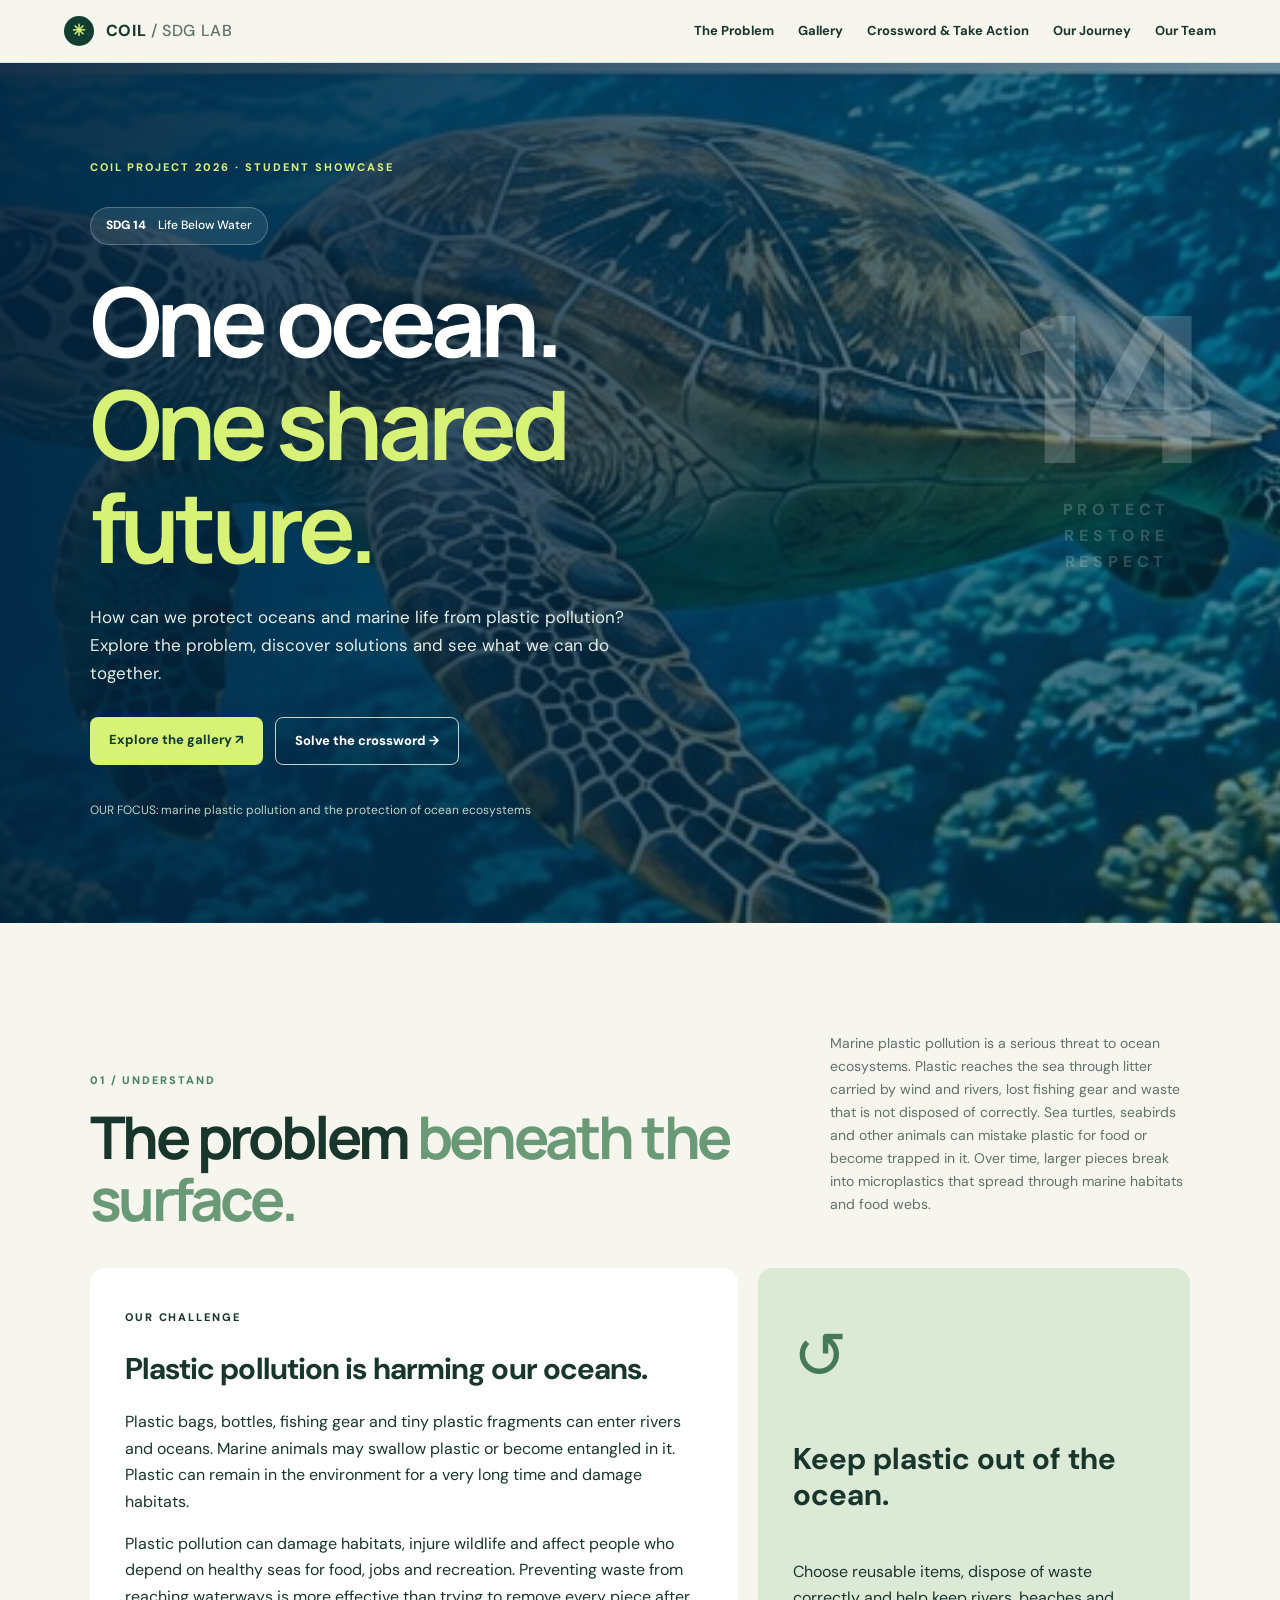
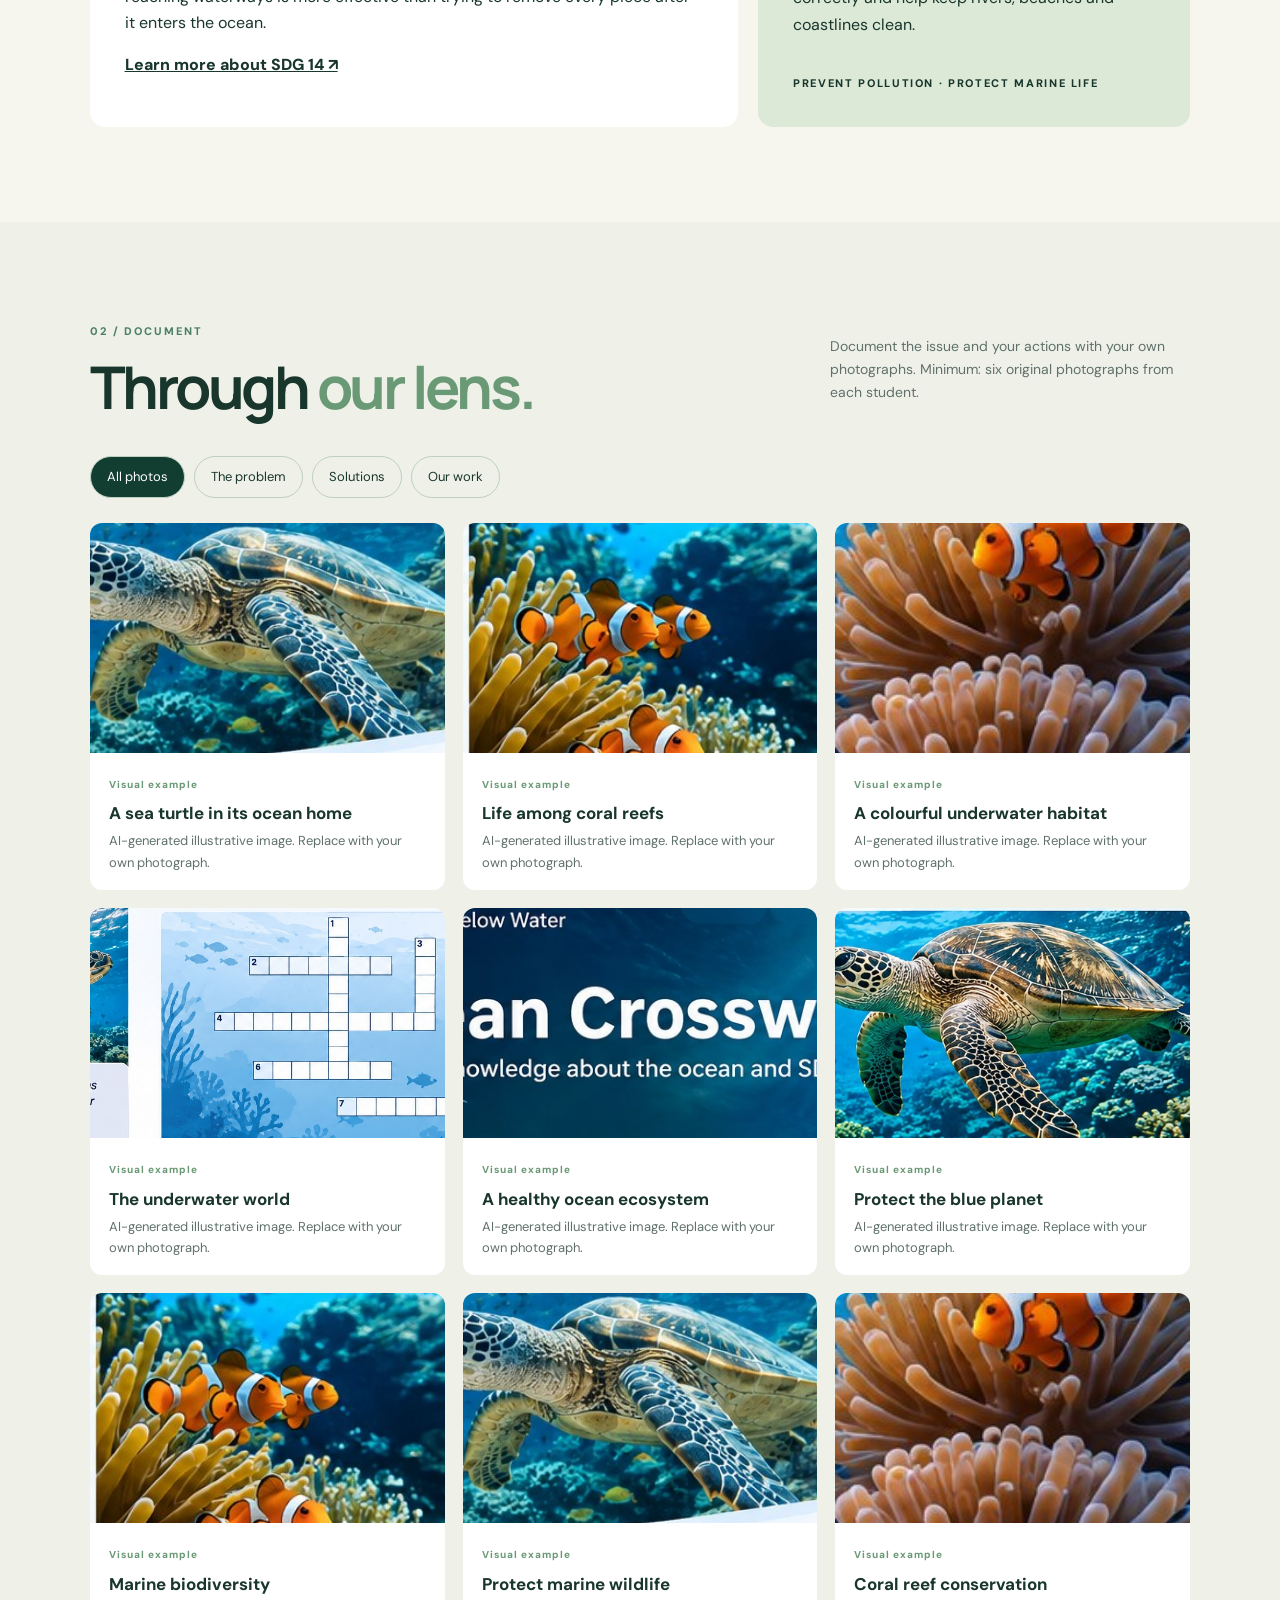
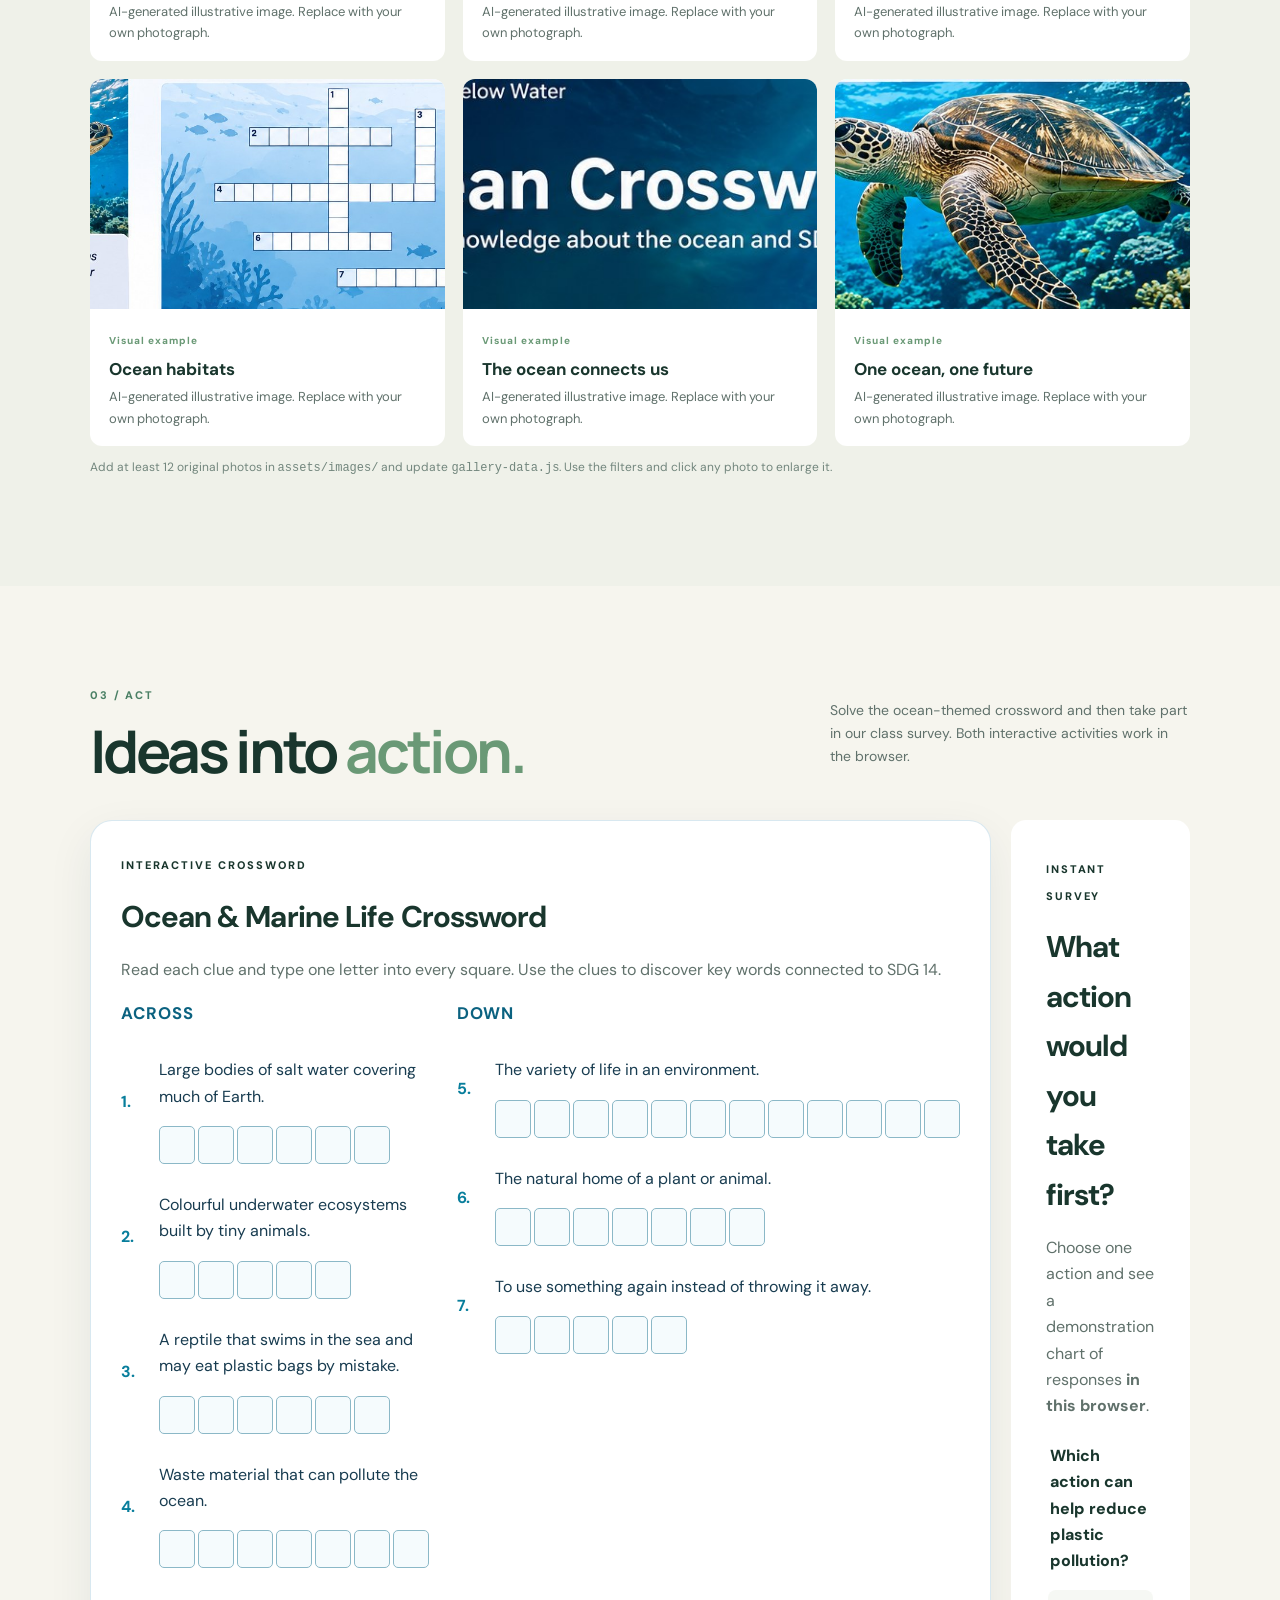
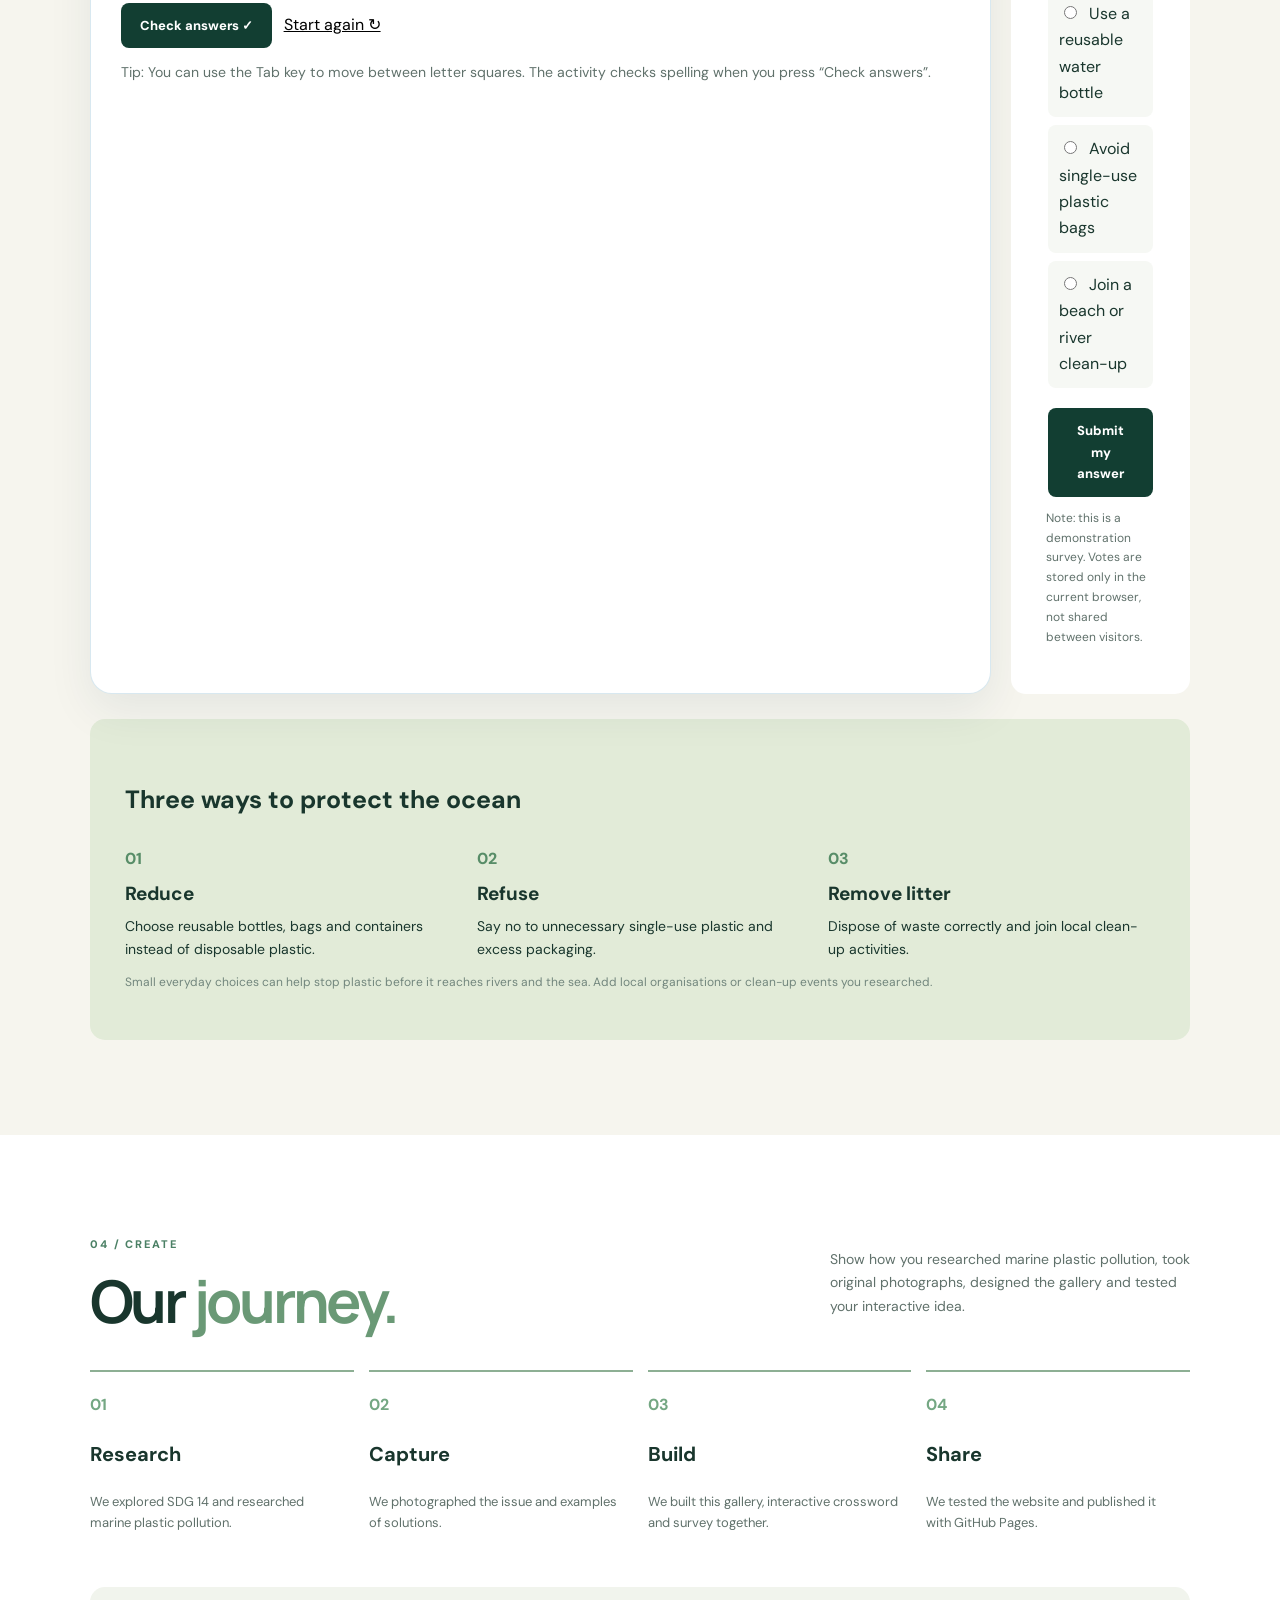
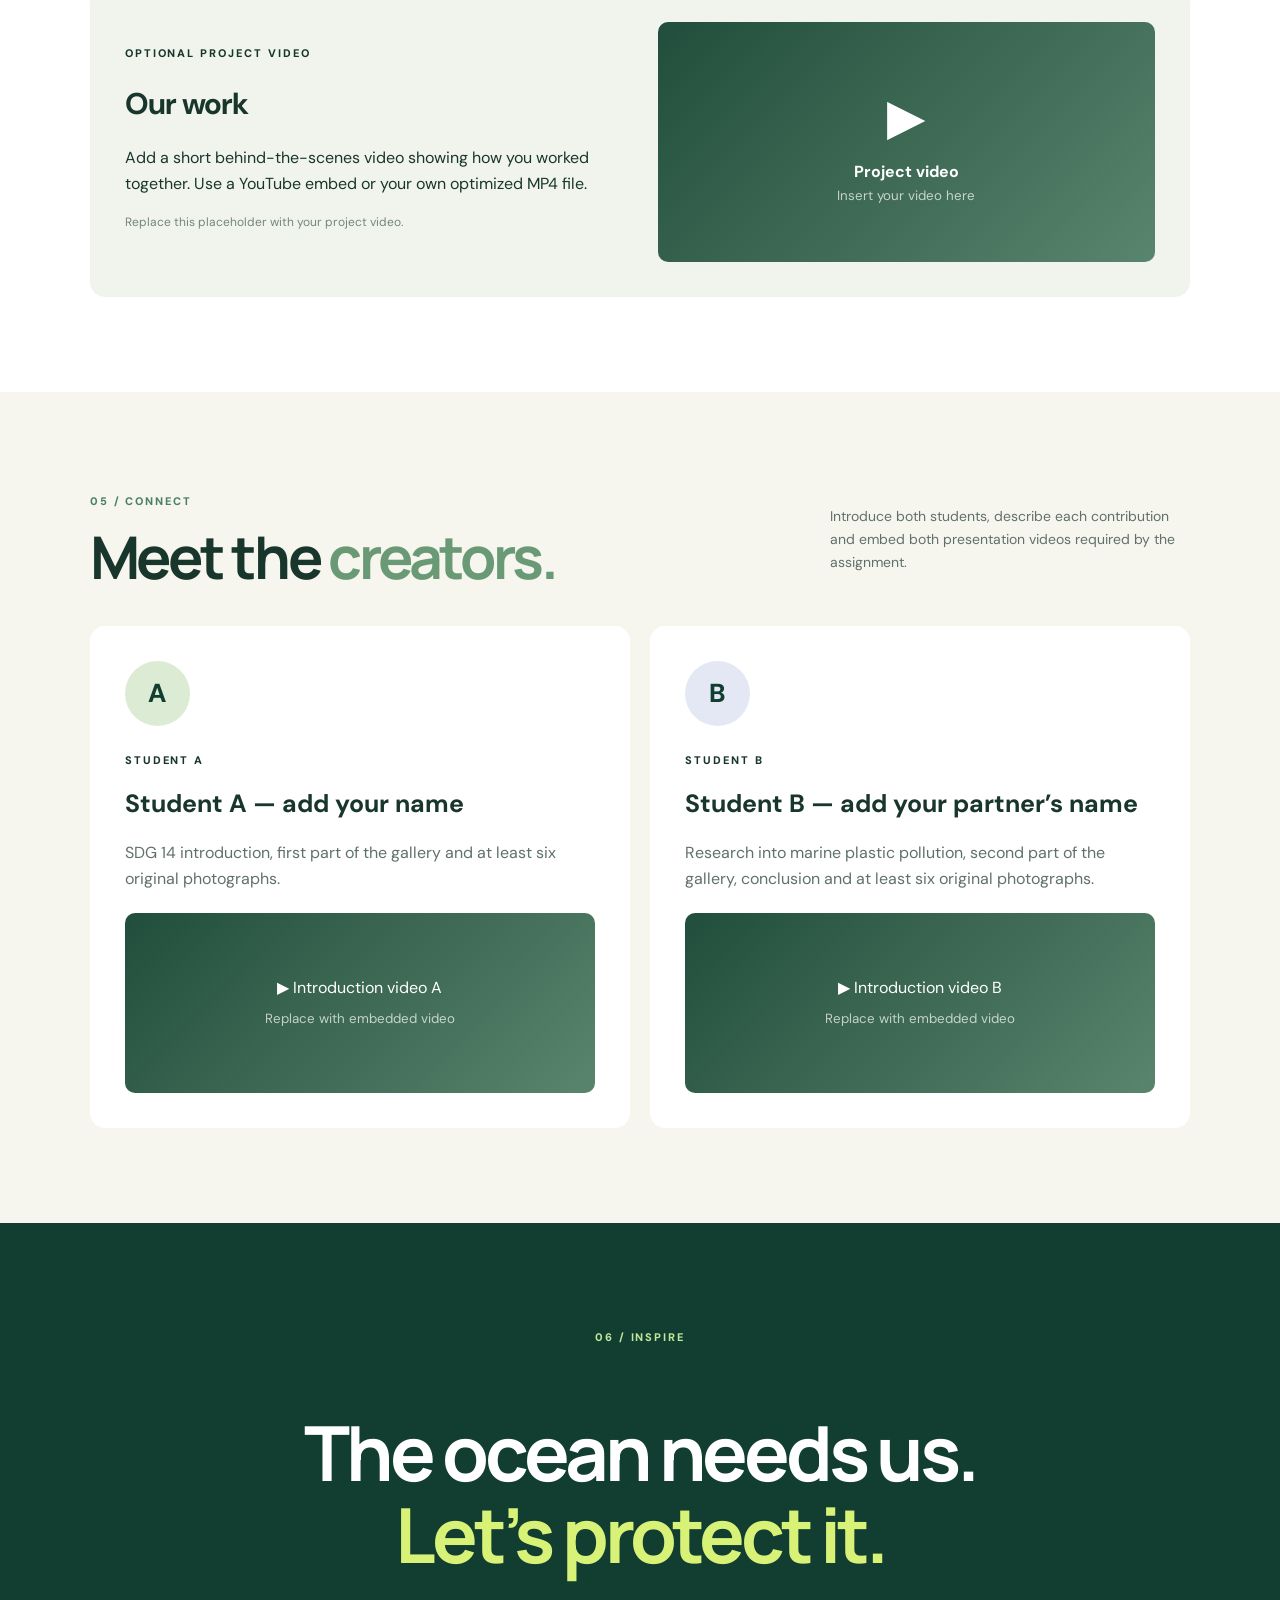
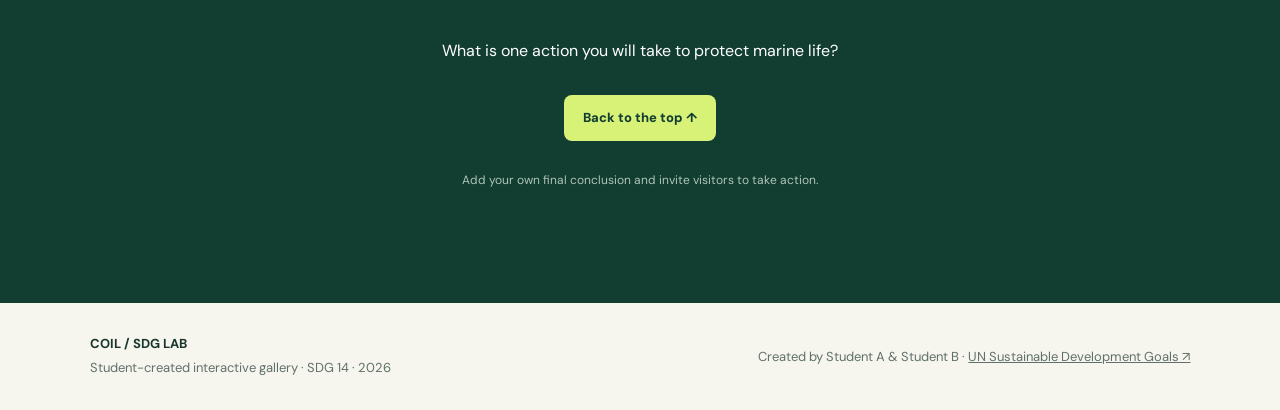
==== index.html @ 2977f220 "Improve SDG 14 learning content and correct project timeline" ====
<!DOCTYPE html>
<html lang="en"><head><meta charset="UTF-8"><meta name="viewport" content="width=device-width, initial-scale=1"><meta name="description" content="Student COIL gallery about SDG 14 – Life Below Water"><title>BLUE PLANET | COIL SDG 14</title><link rel="stylesheet" href="style.css"></head>
<body><a class="skip" href="#main">Skip to content</a><header class="nav"><a class="brand" href="#home"><span class="brand-mark">✳</span> COIL<span class="brand-light"> / SDG LAB</span></a><button class="menu-toggle" aria-expanded="false" aria-controls="navlinks">☰ Menu</button><nav id="navlinks" aria-label="Main navigation"><a href="#problem">The Problem</a><a href="#gallery">Gallery</a><a href="#solutions">Crossword & Take Action</a><a href="#journey">Our Journey</a><a href="#team">Our Team</a></nav></header>
<main id="main"><section class="hero" id="home"><div class="hero-inner"><span class="eyebrow">COIL PROJECT 2026 · STUDENT SHOWCASE</span><div class="sdg-chip">SDG 14 <span>Life Below Water</span></div><h1>One ocean.<br><em>One shared future.</em></h1><p class="lead">How can we protect oceans and marine life from plastic pollution? Explore the problem, discover solutions and see what we can do together.</p><div class="hero-actions"><a class="btn btn-light" href="#gallery">Explore the gallery ↗</a><a class="btn btn-outline" href="#solutions">Solve the crossword →</a></div><p class="hero-hint">OUR FOCUS: marine plastic pollution and the protection of ocean ecosystems</p></div><div class="hero-art" aria-hidden="true"><span class="art-orbit">14</span><span class="art-label">PROTECT<br>RESTORE<br>RESPECT</span></div></section>
<section class="section intro" id="problem"><div class="section-heading"><div><span class="kicker">01 / UNDERSTAND</span><h2>The problem <span class="accent">beneath the surface.</span></h2></div><p>Marine plastic pollution is a serious threat to ocean ecosystems. Plastic reaches the sea through litter carried by wind and rivers, lost fishing gear and waste that is not disposed of correctly. Sea turtles, seabirds and other animals can mistake plastic for food or become trapped in it. Over time, larger pieces break into microplastics that spread through marine habitats and food webs.</p></div><div class="problem-grid"><article class="problem-main"><span class="small-tag">OUR CHALLENGE</span><h3>Plastic pollution is harming our oceans.</h3><p>Plastic bags, bottles, fishing gear and tiny plastic fragments can enter rivers and oceans. Marine animals may swallow plastic or become entangled in it. Plastic can remain in the environment for a very long time and damage habitats.</p><p>Plastic pollution can damage habitats, injure wildlife and affect people who depend on healthy seas for food, jobs and recreation. Preventing waste from reaching waterways is more effective than trying to remove every piece after it enters the ocean.</p><a class="text-link" href="https://sdgs.un.org/goals/goal14" target="_blank" rel="noopener noreferrer">Learn more about SDG 14 ↗</a></article><aside class="fact-card"><div class="fact-icon">↺</div><h3>Keep plastic out of the ocean.</h3><p>Choose reusable items, dispose of waste correctly and help keep rivers, beaches and coastlines clean.</p><span class="fact-bottom">PREVENT POLLUTION · PROTECT MARINE LIFE</span></aside></div></section>
<section class="section gallery-section" id="gallery"><div class="section-heading"><div><span class="kicker">02 / DOCUMENT</span><h2>Through <span class="accent">our lens.</span></h2></div><p>Document the issue and your actions with your own photographs. Minimum: six original photographs from each student.</p></div><div class="filters" role="group" aria-label="Filter photographs"><button class="filter active" data-filter="all" aria-pressed="true">All photos</button><button class="filter" data-filter="challenge" aria-pressed="false">The problem</button><button class="filter" data-filter="solutions" aria-pressed="false">Solutions</button><button class="filter" data-filter="behind" aria-pressed="false">Our work</button></div><div class="photo-grid" id="photo-grid"></div><p class="hint gallery-hint">Add at least 12 original photos in <code>assets/images/</code> and update <code>gallery-data.js</code>. Use the filters and click any photo to enlarge it.</p></section>
<section class="section action-section" id="solutions"><div class="section-heading"><div><span class="kicker">03 / ACT</span><h2>Ideas into <span class="accent">action.</span></h2></div><p>Solve the ocean-themed crossword and then take part in our class survey. Both interactive activities work in the browser.</p></div><div class="action-grid"><article class="interactive-card crossword-card">
<span class="small-tag">INTERACTIVE CROSSWORD</span>
<h3>Ocean & Marine Life Crossword</h3>
<p>Read each clue and type one letter into every square. Use the clues to discover key words connected to SDG 14.</p>
<div class="crossword-layout">
 <div class="crossword-group"><h4>Across</h4>
  <div class="crossword-clue"><b>1.</b><div><p>Large bodies of salt water covering much of Earth.</p><div class="crossword-entry" data-answer="OCEANS" aria-label="Across clue 1"></div></div></div>
  <div class="crossword-clue"><b>2.</b><div><p>Colourful underwater ecosystems built by tiny animals.</p><div class="crossword-entry" data-answer="REEFS" aria-label="Across clue 2"></div></div></div>
  <div class="crossword-clue"><b>3.</b><div><p>A reptile that swims in the sea and may eat plastic bags by mistake.</p><div class="crossword-entry" data-answer="TURTLE" aria-label="Across clue 3"></div></div></div>
  <div class="crossword-clue"><b>4.</b><div><p>Waste material that can pollute the ocean.</p><div class="crossword-entry" data-answer="PLASTIC" aria-label="Across clue 4"></div></div></div>
 </div>
 <div class="crossword-group"><h4>Down</h4>
  <div class="crossword-clue"><b>5.</b><div><p>The variety of life in an environment.</p><div class="crossword-entry" data-answer="BIODIVERSITY" aria-label="Down clue 5"></div></div></div>
  <div class="crossword-clue"><b>6.</b><div><p>The natural home of a plant or animal.</p><div class="crossword-entry" data-answer="HABITAT" aria-label="Down clue 6"></div></div></div>
  <div class="crossword-clue"><b>7.</b><div><p>To use something again instead of throwing it away.</p><div class="crossword-entry" data-answer="REUSE" aria-label="Down clue 7"></div></div></div>
 </div>
</div>
<div class="crossword-actions"><button id="crossword-check" class="btn btn-dark" type="button">Check answers ✓</button><button id="crossword-reset" class="text-button" type="button">Start again ↻</button><span id="crossword-feedback" class="crossword-feedback" aria-live="polite"></span></div>
<p class="crossword-note">Tip: You can use the Tab key to move between letter squares. The activity checks spelling when you press “Check answers”.</p>
</article><article class="interactive-card survey-card"><span class="small-tag">INSTANT SURVEY</span><h3>What action would you take first?</h3><p>Choose one action and see a demonstration chart of responses <strong>in this browser</strong>.</p><fieldset id="poll"><legend>Which action can help reduce plastic pollution?</legend><label><input type="radio" name="poll" value="Reduce"> Use a reusable water bottle</label><label><input type="radio" name="poll" value="Donate"> Avoid single-use plastic bags</label><label><input type="radio" name="poll" value="Remove litter"> Join a beach or river clean-up</label><button id="poll-vote" class="btn btn-dark" type="button">Submit my answer</button></fieldset><div id="poll-results" hidden aria-live="polite"><p class="results-note">Demo results (saved only in your browser)</p><div id="poll-bars"></div><button id="poll-reset" class="text-button" type="button">Reset demo votes</button></div><p class="hint">Note: this is a demonstration survey. Votes are stored only in the current browser, not shared between visitors.</p></article></div><div class="tips"><h3>Three ways to protect the ocean</h3><div class="tip-grid"><div><span>01</span><h4>Reduce</h4><p>Choose reusable bottles, bags and containers instead of disposable plastic.</p></div><div><span>02</span><h4>Refuse</h4><p>Say no to unnecessary single-use plastic and excess packaging.</p></div><div><span>03</span><h4>Remove litter</h4><p>Dispose of waste correctly and join local clean-up activities.</p></div></div><p class="hint">Small everyday choices can help stop plastic before it reaches rivers and the sea. Add local organisations or clean-up events you researched.</p></div></section>
<section class="section journey-section" id="journey"><div class="section-heading"><div><span class="kicker">04 / CREATE</span><h2>Our <span class="accent">journey.</span></h2></div><p>Show how you researched marine plastic pollution, took original photographs, designed the gallery and tested your interactive idea.</p></div><div class="timeline"><div><b>01</b><h3>Research</h3><p>We explored SDG 14 and researched marine plastic pollution.</p></div><div><b>02</b><h3>Capture</h3><p>We photographed the issue and examples of solutions.</p></div><div><b>03</b><h3>Build</h3><p>We built this gallery, interactive crossword and survey together.</p></div><div><b>04</b><h3>Share</h3><p>We tested the website and published it with GitHub Pages.</p></div></div><div class="video-panel"><div><span class="small-tag">OPTIONAL PROJECT VIDEO</span><h3>Our work</h3><p>Add a short behind-the-scenes video showing how you worked together. Use a YouTube embed or your own optimized MP4 file.</p><p class="hint">Replace this placeholder with your project video.</p></div><div class="video-placeholder"><span>▶</span><strong>Project video</strong><small>Insert your video here</small></div></div></section>
<section class="section team-section" id="team"><div class="section-heading"><div><span class="kicker">05 / CONNECT</span><h2>Meet the <span class="accent">creators.</span></h2></div><p>Introduce both students, describe each contribution and embed both presentation videos required by the assignment.</p></div><div class="team-grid"><article class="student"><div class="avatar">A</div><span class="small-tag">STUDENT A</span><h3>Student A — add your name</h3><p>SDG 14 introduction, first part of the gallery and at least six original photographs.</p><div class="video-slot">▶ Introduction video A <small>Replace with embedded video</small></div></article><article class="student"><div class="avatar second">B</div><span class="small-tag">STUDENT B</span><h3>Student B — add your partner’s name</h3><p>Research into marine plastic pollution, second part of the gallery, conclusion and at least six original photographs.</p><div class="video-slot">▶ Introduction video B <small>Replace with embedded video</small></div></article></div></section>
<section class="closing"><span class="kicker">06 / INSPIRE</span><h2>The ocean needs us.<br><em>Let’s protect it.</em></h2><p>What is one action you will take to protect marine life?</p><a class="btn btn-light" href="#home">Back to the top ↑</a><p class="hint">Add your own final conclusion and invite visitors to take action.</p></section></main><footer><div><strong>COIL / SDG LAB</strong><p>Student-created interactive gallery · SDG 14 · 2026</p></div><p>Created by Student A & Student B · <a href="https://sdgs.un.org/goals" target="_blank" rel="noopener noreferrer">UN Sustainable Development Goals ↗</a></p></footer>
<div class="lightbox" id="lightbox" hidden role="dialog" aria-modal="true" aria-label="Photo viewer"><button id="lightbox-close" class="lightbox-close" aria-label="Close photo viewer">×</button><img id="lightbox-image" src="" alt=""><p id="lightbox-caption"></p></div><script src="gallery-data.js"></script><script src="script.js"></script></body></html>
---- style.css ----
@import url('https://fonts.googleapis.com/css2?family=DM+Sans:wght@400;500;600;700&family=Manrope:wght@400;500;600;700;800&display=swap');:root{--ink:#19362d;--green:#123e32;--lime:#d8f277;--cream:#f6f5ee;--muted:#60716b;--line:#dce3dc}*{box-sizing:border-box}html{scroll-behavior:smooth}body{margin:0;background:var(--cream);color:var(--ink);font-family:'DM Sans',Arial,sans-serif;line-height:1.65}button,input{font:inherit}a{color:inherit}button{cursor:pointer}.skip{position:absolute;top:-100px;left:10px;background:white;padding:10px;z-index:50}.skip:focus{top:10px}.nav{position:sticky;top:0;z-index:20;background:rgba(246,245,238,.96);backdrop-filter:blur(10px);display:flex;justify-content:space-between;align-items:center;padding:16px max(5vw,20px);border-bottom:1px solid var(--line)}.brand{text-decoration:none;font-weight:800;letter-spacing:.04em}.brand-mark{display:inline-grid;place-items:center;background:var(--green);color:var(--lime);border-radius:50%;width:30px;height:30px;margin-right:7px}.brand-light{font-weight:500;color:var(--muted)}nav{display:flex;gap:24px}nav a{text-decoration:none;font-size:13px;font-weight:700}nav a:hover,.text-link:hover{color:#4d8b64}.menu-toggle{display:none}.hero{background:linear-gradient(110deg,rgba(12,49,39,.97),rgba(14,62,47,.93) 60%,rgba(16,64,50,.55)),url('assets/images/hero.svg') center/cover;min-height:620px;position:relative;overflow:hidden;color:white;display:flex;align-items:center}.hero-inner{padding:90px max(7vw,25px);max-width:830px;position:relative;z-index:2}.eyebrow,.kicker,.small-tag{font-size:11px;letter-spacing:.18em;font-weight:800}.eyebrow{color:var(--lime)}.sdg-chip{display:flex;gap:12px;align-items:center;margin-top:28px;background:#ffffff19;border:1px solid #ffffff40;border-radius:50px;padding:8px 15px;width:max-content;max-width:100%;font-size:12px;font-weight:800}.sdg-chip span{font-weight:500}.hero h1,h2,.closing h2{font-family:Manrope,Arial,sans-serif;letter-spacing:-.055em;line-height:1.07}.hero h1{font-size:clamp(54px,7.5vw,105px);margin:25px 0}.hero h1 em,.closing h2 em{font-style:normal;color:var(--lime)}.lead{font-size:17px;max-width:560px;color:#e2eee6}.hero-actions{display:flex;gap:12px;flex-wrap:wrap;margin-top:30px}.btn{display:inline-block;border-radius:8px;padding:12px 19px;text-decoration:none;font-weight:800;font-size:13px;border:0}.btn-light{background:var(--lime);color:var(--green)}.btn-outline{border:1px solid #c3d4ca;color:white}.btn-dark{background:var(--green);color:white}.hero-hint,.hint{font-size:12px;color:#72867d}.hero-hint{color:#bed4c6;margin-top:36px}.hero-art{position:absolute;right:5%;top:26%;opacity:.18;text-align:center}.art-orbit{display:block;font-size:210px;font-weight:800;line-height:1}.art-label{font-weight:800;letter-spacing:.3em}.section{padding:95px max(7vw,25px);max-width:1500px;margin:auto}.section-heading{display:flex;justify-content:space-between;align-items:end;gap:30px;margin-bottom:38px}.section-heading>div{max-width:750px}.section-heading>p{max-width:360px;color:var(--muted);font-size:14px}.kicker{color:#4b8065}.section h2{font-size:clamp(35px,4.6vw,63px);margin:12px 0 0}.accent{color:#6a9976}.problem-grid{display:grid;grid-template-columns:1.5fr 1fr;gap:20px}.problem-main,.fact-card,.interactive-card,.student{padding:35px;border-radius:15px}.problem-main{background:white}.problem-main h3,.interactive-card h3,.video-panel h3{font-size:30px;letter-spacing:-.03em;margin:14px 0}.problem-main p{max-width:670px}.text-link{font-weight:800}.fact-card{background:#dce9d7;display:flex;flex-direction:column;justify-content:center}.fact-icon{font-size:65px;color:#457958}.fact-card h3{font-size:30px;line-height:1.2}.fact-bottom{font-size:11px;letter-spacing:.15em;font-weight:800;margin-top:20px}.gallery-section{background:#eff1e9;max-width:none}.gallery-section>.section-heading,.gallery-section>.filters,.gallery-section>.photo-grid,.gallery-section>.gallery-hint{max-width:1290px;margin-left:auto;margin-right:auto}.filters{display:flex;gap:9px;flex-wrap:wrap;margin-bottom:25px!important}.filter{background:transparent;border:1px solid #bfcfc2;border-radius:30px;padding:9px 16px;color:var(--ink);font-size:13px}.filter.active{background:var(--green);color:white}.photo-grid{display:grid;grid-template-columns:repeat(3,1fr);gap:18px}.photo-card{background:white;border-radius:12px;overflow:hidden;min-width:0}.photo-open{border:0;padding:0;width:100%;display:block;background:#e3e8e2}.photo-card img{width:100%;height:235px;object-fit:cover;display:block;transition:transform .3s}.photo-open:hover img{transform:scale(1.04)}.photo-card .info{padding:17px 19px}.photo-card .info h3{margin:3px 0;font-size:17px}.photo-card .info p{margin:0;color:var(--muted);font-size:13px}.photo-card .info span{font-size:10px;font-weight:800;letter-spacing:.1em;color:#6a9976}.action-grid{display:grid;grid-template-columns:1fr 1fr;gap:20px}.interactive-card{background:white}.interactive-card>p{color:var(--muted)}.quiz-meta{display:flex;justify-content:space-between;font-size:12px;font-weight:800;margin-top:24px}.progress-track{background:#e9eee7;height:6px;border-radius:9px;margin:12px 0 22px}.progress-track>div{background:#82b489;width:0;height:100%;border-radius:9px;transition:width .2s}.quiz h4{font-size:21px;line-height:1.35}.quiz-options{display:grid;gap:9px;margin:20px 0}.quiz-options button{border:1px solid var(--line);border-radius:8px;text-align:left;background:#f8faf6;padding:13px}.quiz-options button:hover:not(:disabled){border-color:#52906b}.quiz-options button.correct{background:#d9f0db;border-color:#45905a}.quiz-options button.wrong{background:#f8e1df;border-color:#b76b66}.feedback{min-height:25px;font-size:13px;font-weight:700}.survey-card fieldset{border:0;padding:0;margin-top:23px}.survey-card legend{font-weight:800;margin-bottom:15px}.survey-card label{display:block;padding:11px;background:#f6f8f4;margin-bottom:8px;border-radius:8px}.survey-card input{accent-color:var(--green);margin-right:8px}.survey-card fieldset .btn{margin-top:12px}.results-note{font-size:12px;color:var(--muted)}.poll-row{margin:12px 0}.poll-row-top{display:flex;justify-content:space-between;font-size:12px;font-weight:700}.poll-track{background:#e8efe8;height:12px;border-radius:10px;overflow:hidden}.poll-fill{height:100%;background:#75a87f}.text-button{border:0;background:transparent;text-decoration:underline;padding:10px 0}.tips{margin-top:25px;background:#e2ebd8;padding:35px;border-radius:15px}.tips h3{font-size:25px}.tip-grid{display:grid;grid-template-columns:repeat(3,1fr);gap:25px}.tip-grid span{font-weight:800;color:#588d68}.tip-grid h4{margin:6px 0;font-size:19px}.tip-grid p{margin:0;font-size:14px}.journey-section{background:#fff;max-width:none}.journey-section>.section-heading,.journey-section>.timeline,.journey-section>.video-panel{max-width:1290px;margin-left:auto;margin-right:auto}.timeline{display:grid;grid-template-columns:repeat(4,1fr);gap:15px;margin-bottom:40px!important}.timeline>div{border-top:2px solid #8daf94;padding:20px 10px 0 0}.timeline b{color:#74a783}.timeline h3{font-size:20px}.timeline p{color:var(--muted);font-size:13px}.video-panel{display:grid;grid-template-columns:1fr 1fr;gap:35px;align-items:center;background:#f1f4ed;padding:35px;border-radius:15px}.video-placeholder,.video-slot{background:linear-gradient(135deg,#214e3c,#59846d);color:white;display:flex;flex-direction:column;align-items:center;justify-content:center;min-height:240px;border-radius:10px;text-align:center}.video-placeholder span{font-size:50px}.video-placeholder small,.video-slot small{opacity:.7}.team-grid{display:grid;grid-template-columns:1fr 1fr;gap:20px}.student{background:white}.avatar{width:65px;height:65px;display:grid;place-items:center;border-radius:50%;background:#dcebd3;color:var(--green);font-size:26px;font-weight:800;margin-bottom:20px}.avatar.second{background:#e4e8f4}.student h3{font-size:25px;margin:10px 0}.student p{color:var(--muted)}.video-slot{min-height:180px;margin-top:20px;gap:7px}.closing{padding:100px 20px;text-align:center;background:var(--green);color:white}.closing h2{font-size:clamp(40px,6vw,76px)}.closing .kicker{color:#c2e79c}.closing .btn{margin-top:15px}.closing .hint{color:#afc5b6;margin-top:30px}footer{padding:30px max(7vw,25px);display:flex;justify-content:space-between;gap:20px;align-items:center;font-size:13px}footer p{color:var(--muted);margin:3px 0}.lightbox{position:fixed;inset:0;background:rgba(10,24,19,.94);z-index:40;display:flex;flex-direction:column;align-items:center;justify-content:center;padding:45px 20px;color:white}.lightbox[hidden],[hidden]{display:none!important}.lightbox img{max-width:90vw;max-height:75vh;object-fit:contain}.lightbox-close{position:absolute;top:15px;right:30px;color:white;background:transparent;border:0;font-size:42px}.lightbox p{text-align:center}.photo-card[hidden]{display:none}button:focus-visible,a:focus-visible{outline:3px solid #e7a53b;outline-offset:3px}@media(max-width:900px){.section-heading{display:block}.problem-grid,.action-grid,.team-grid,.video-panel{grid-template-columns:1fr}.photo-grid{grid-template-columns:repeat(2,1fr)}.timeline{grid-template-columns:repeat(2,1fr)}.hero-art{display:none}}@media(max-width:640px){.nav{flex-wrap:wrap}.menu-toggle{display:block;border:1px solid var(--line);padding:7px 12px;border-radius:7px;background:transparent}.nav nav{display:none;width:100%;flex-direction:column;gap:12px;padding:20px 0 5px}.nav nav.open{display:flex}.hero{min-height:570px}.hero-inner{padding:65px 22px}.hero h1{font-size:56px}.section{padding:65px 22px}.photo-grid,.tip-grid,.team-grid{grid-template-columns:1fr}.timeline{grid-template-columns:1fr 1fr}.photo-card img{height:245px}.problem-main,.fact-card,.interactive-card,.student{padding:24px}.tips{padding:25px}.video-panel{padding:25px}footer{display:block}}
/* SDG 14 crossword and added ocean imagery */
.hero{background-image:linear-gradient(90deg,rgba(3,34,59,.93),rgba(3,55,78,.56)),url('assets/images/hero-ocean.jpg');background-size:cover;background-position:center}
.photo-card img{width:100%;height:230px;object-fit:cover;display:block}
.crossword-card{background:var(--card, #fff);border:1px solid rgba(40,130,170,.18);border-radius:22px;padding:clamp(18px,3vw,30px);box-shadow:0 16px 45px rgba(5,49,76,.08)}
.crossword-layout{display:grid;grid-template-columns:1fr 1fr;gap:28px;align-items:start}
.crossword-group h4{margin:0 0 14px;color:#0b6280;font-size:1.05rem;letter-spacing:.06em;text-transform:uppercase}
.crossword-clue{display:grid;grid-template-columns:28px 1fr;gap:10px;align-items:center;margin:0 0 12px;color:#183c50}
.crossword-clue b{color:#087e9c}
.crossword-entry{display:flex;gap:3px;flex-wrap:nowrap}
.crossword-entry input{width:clamp(25px,3.1vw,36px);height:38px;border:1px solid #8bb8c7;border-radius:5px;text-align:center;text-transform:uppercase;font-size:1rem;font-weight:700;color:#083d58;background:#f5fbfd;padding:0}
.crossword-entry input:focus{outline:3px solid rgba(24,155,190,.25);border-color:#087e9c}
.crossword-entry input.correct{background:#d7f4e4;border-color:#24945a}
.crossword-entry input.incorrect{background:#ffe1df;border-color:#c64a45}
.crossword-actions{display:flex;gap:12px;align-items:center;flex-wrap:wrap;margin-top:22px}
.crossword-feedback{font-weight:700;color:#0b6280;min-height:1.5em}
.crossword-note{font-size:.88rem;color:#607985;margin-top:12px}
@media(max-width:760px){.crossword-layout{grid-template-columns:1fr}.crossword-entry input{width:29px;height:35px}}
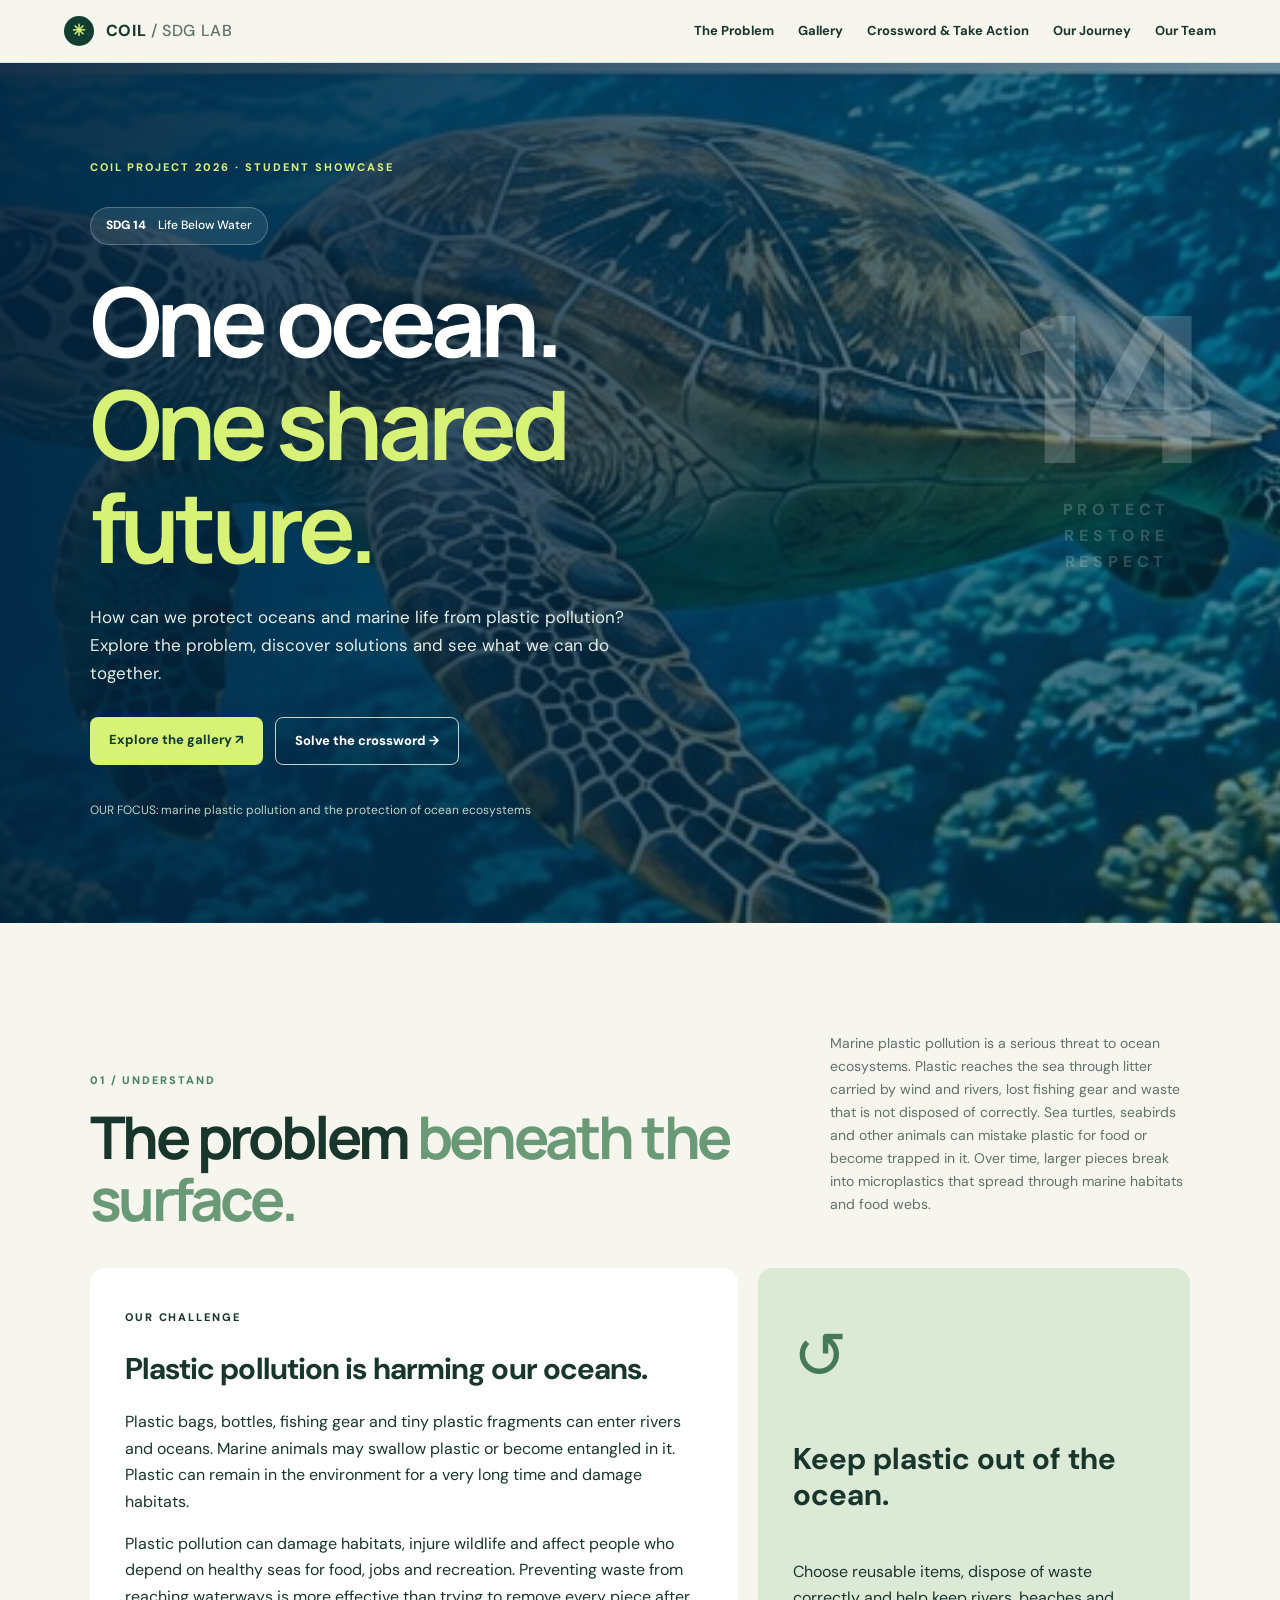
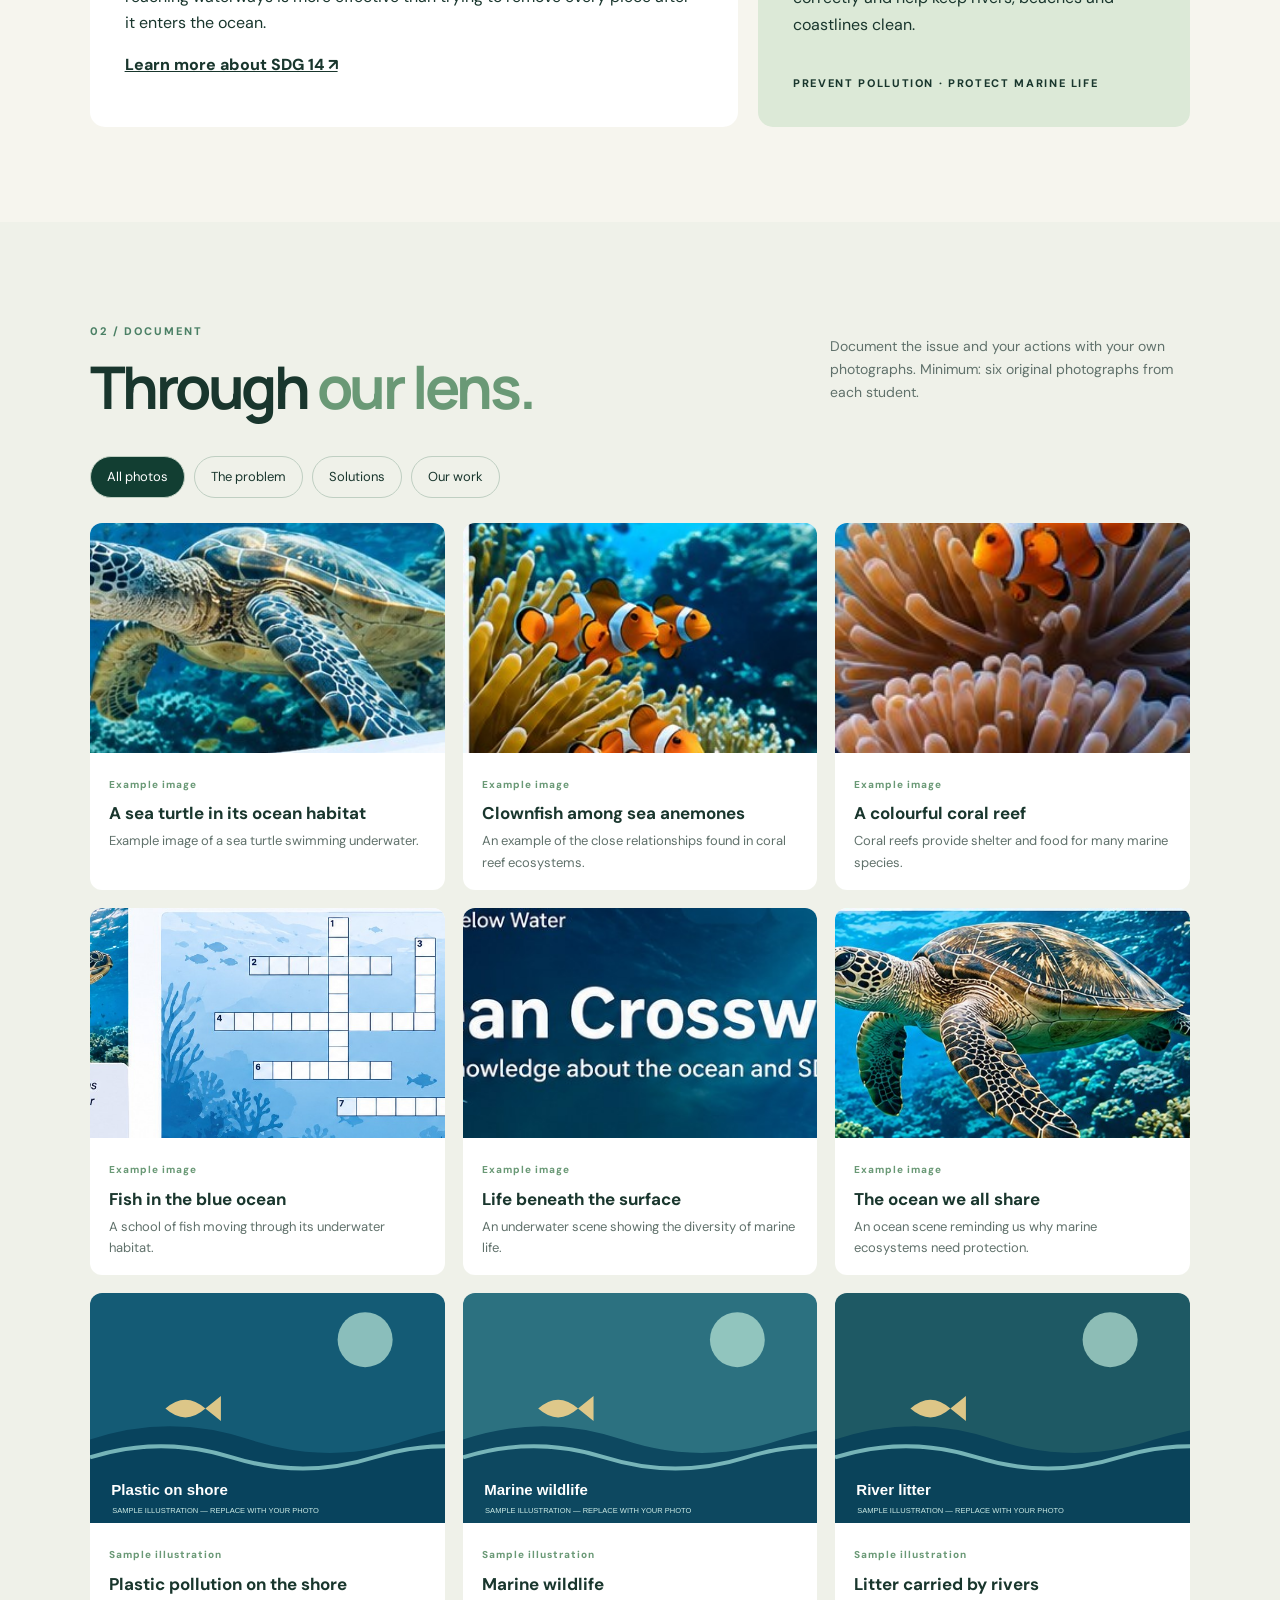
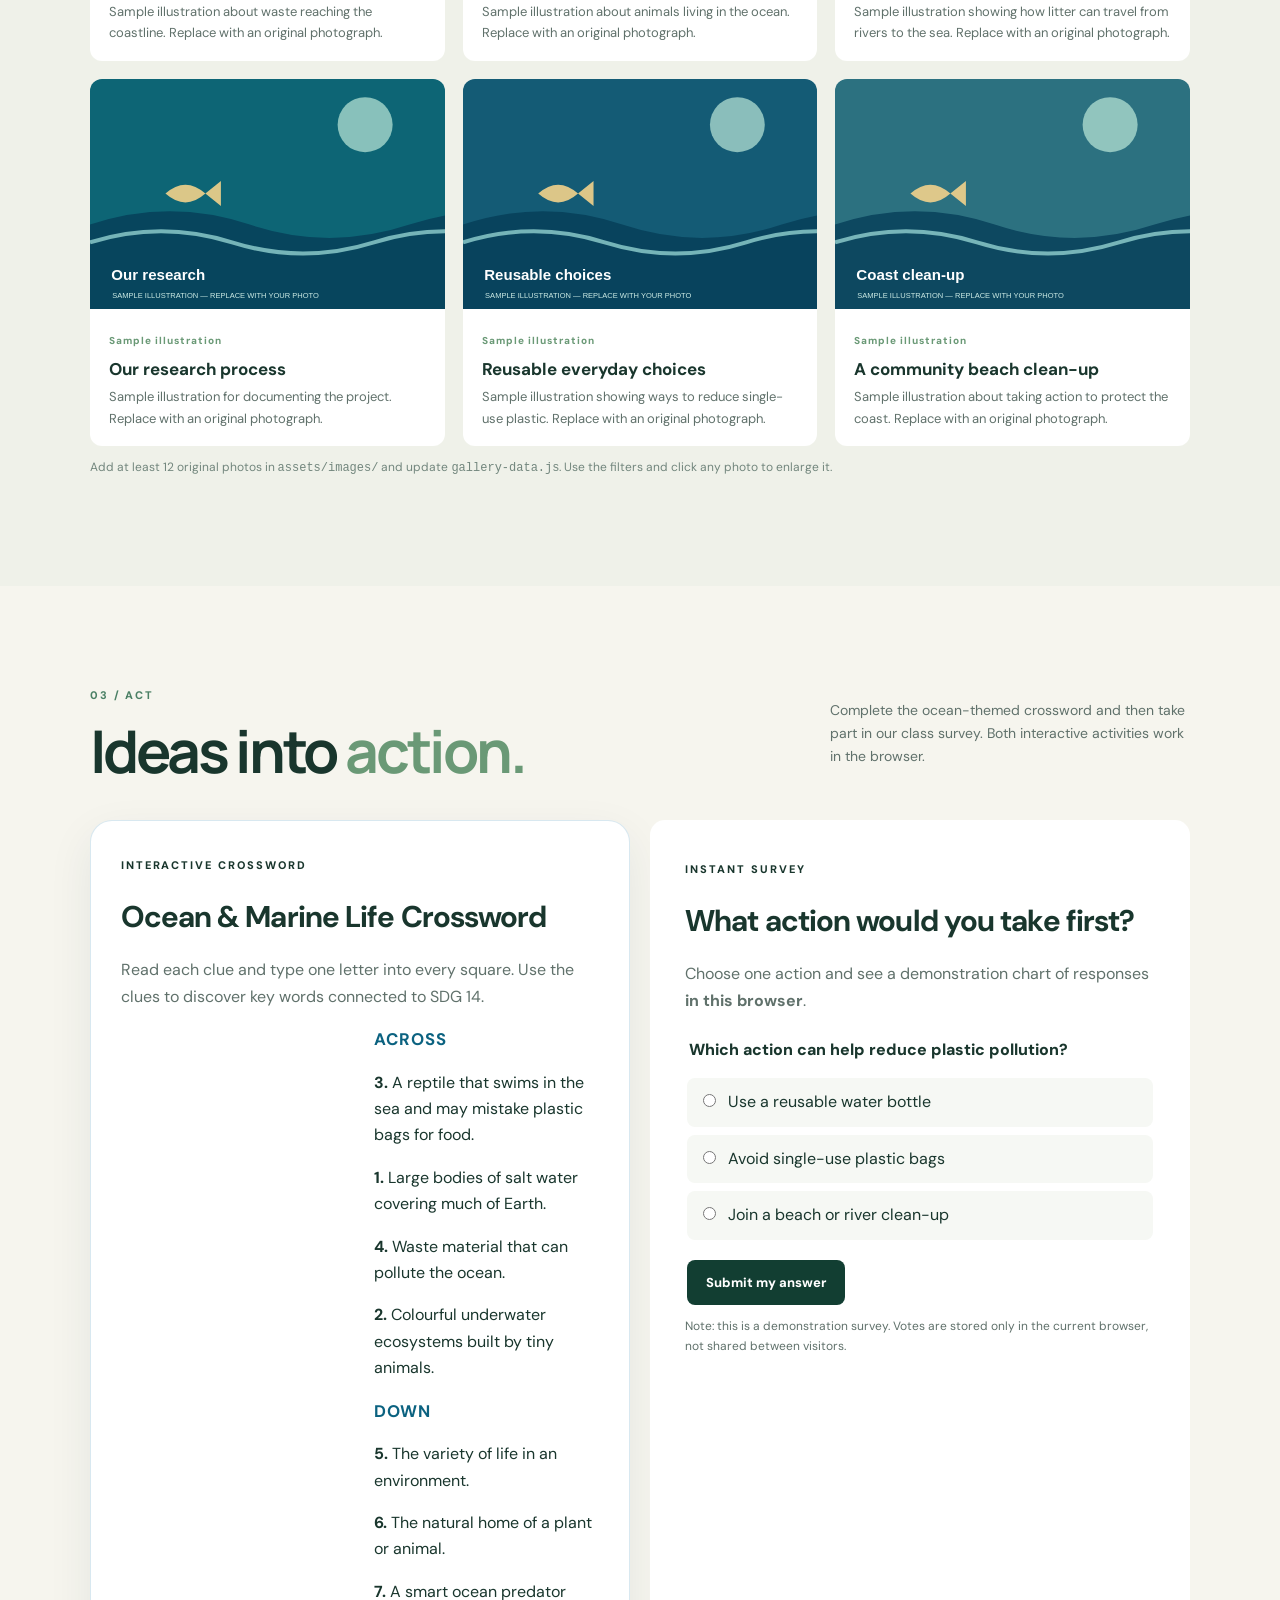
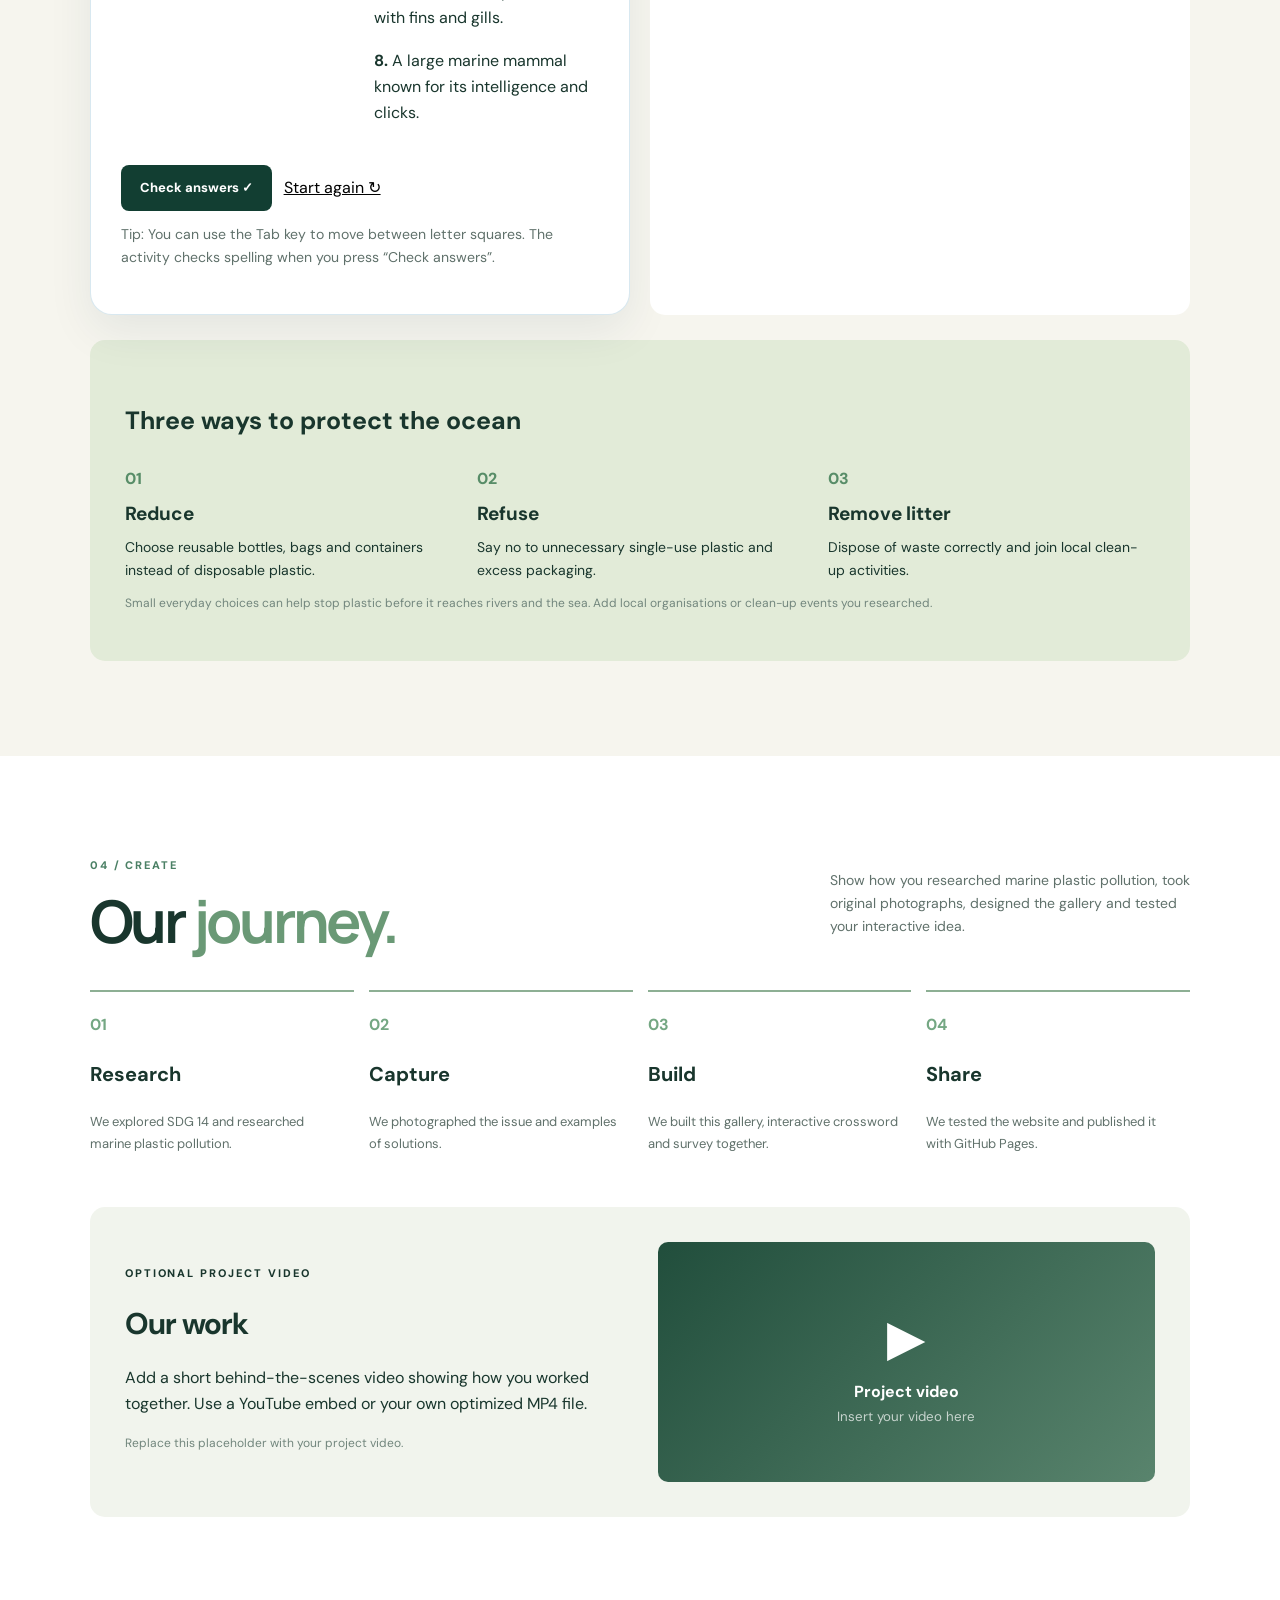
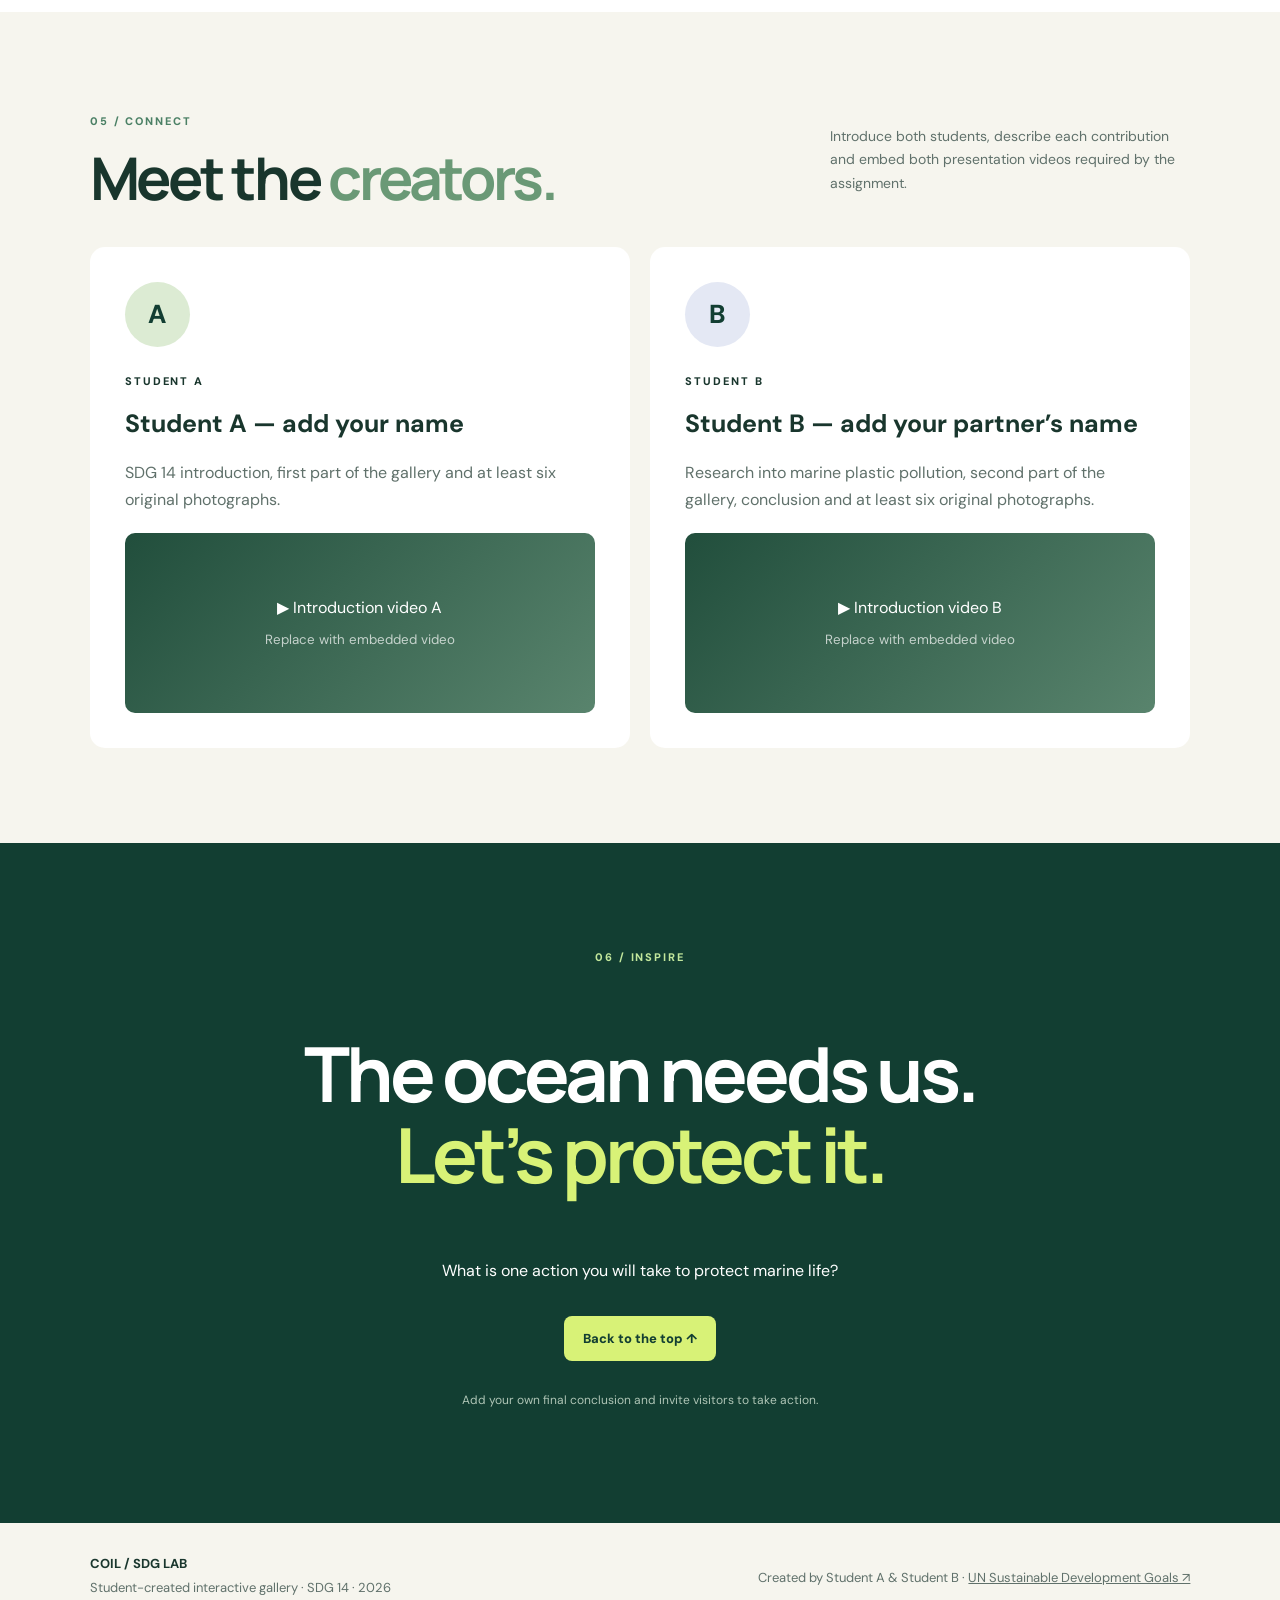
==== commit 07d380b4: "Replace word-entry activity with an interlocking ocean crossword" ====
--- a/index.html
+++ b/index.html
@@ -4,21 +4,25 @@
 <main id="main"><section class="hero" id="home"><div class="hero-inner"><span class="eyebrow">COIL PROJECT 2026 · STUDENT SHOWCASE</span><div class="sdg-chip">SDG 14 <span>Life Below Water</span></div><h1>One ocean.<br><em>One shared future.</em></h1><p class="lead">How can we protect oceans and marine life from plastic pollution? Explore the problem, discover solutions and see what we can do together.</p><div class="hero-actions"><a class="btn btn-light" href="#gallery">Explore the gallery ↗</a><a class="btn btn-outline" href="#solutions">Solve the crossword →</a></div><p class="hero-hint">OUR FOCUS: marine plastic pollution and the protection of ocean ecosystems</p></div><div class="hero-art" aria-hidden="true"><span class="art-orbit">14</span><span class="art-label">PROTECT<br>RESTORE<br>RESPECT</span></div></section>
 <section class="section intro" id="problem"><div class="section-heading"><div><span class="kicker">01 / UNDERSTAND</span><h2>The problem <span class="accent">beneath the surface.</span></h2></div><p>Marine plastic pollution is a serious threat to ocean ecosystems. Plastic reaches the sea through litter carried by wind and rivers, lost fishing gear and waste that is not disposed of correctly. Sea turtles, seabirds and other animals can mistake plastic for food or become trapped in it. Over time, larger pieces break into microplastics that spread through marine habitats and food webs.</p></div><div class="problem-grid"><article class="problem-main"><span class="small-tag">OUR CHALLENGE</span><h3>Plastic pollution is harming our oceans.</h3><p>Plastic bags, bottles, fishing gear and tiny plastic fragments can enter rivers and oceans. Marine animals may swallow plastic or become entangled in it. Plastic can remain in the environment for a very long time and damage habitats.</p><p>Plastic pollution can damage habitats, injure wildlife and affect people who depend on healthy seas for food, jobs and recreation. Preventing waste from reaching waterways is more effective than trying to remove every piece after it enters the ocean.</p><a class="text-link" href="https://sdgs.un.org/goals/goal14" target="_blank" rel="noopener noreferrer">Learn more about SDG 14 ↗</a></article><aside class="fact-card"><div class="fact-icon">↺</div><h3>Keep plastic out of the ocean.</h3><p>Choose reusable items, dispose of waste correctly and help keep rivers, beaches and coastlines clean.</p><span class="fact-bottom">PREVENT POLLUTION · PROTECT MARINE LIFE</span></aside></div></section>
 <section class="section gallery-section" id="gallery"><div class="section-heading"><div><span class="kicker">02 / DOCUMENT</span><h2>Through <span class="accent">our lens.</span></h2></div><p>Document the issue and your actions with your own photographs. Minimum: six original photographs from each student.</p></div><div class="filters" role="group" aria-label="Filter photographs"><button class="filter active" data-filter="all" aria-pressed="true">All photos</button><button class="filter" data-filter="challenge" aria-pressed="false">The problem</button><button class="filter" data-filter="solutions" aria-pressed="false">Solutions</button><button class="filter" data-filter="behind" aria-pressed="false">Our work</button></div><div class="photo-grid" id="photo-grid"></div><p class="hint gallery-hint">Add at least 12 original photos in <code>assets/images/</code> and update <code>gallery-data.js</code>. Use the filters and click any photo to enlarge it.</p></section>
-<section class="section action-section" id="solutions"><div class="section-heading"><div><span class="kicker">03 / ACT</span><h2>Ideas into <span class="accent">action.</span></h2></div><p>Solve the ocean-themed crossword and then take part in our class survey. Both interactive activities work in the browser.</p></div><div class="action-grid"><article class="interactive-card crossword-card">
+<section class="section action-section" id="solutions"><div class="section-heading"><div><span class="kicker">03 / ACT</span><h2>Ideas into <span class="accent">action.</span></h2></div><p>Complete the ocean-themed crossword and then take part in our class survey. Both interactive activities work in the browser.</p></div><div class="action-grid"><article class="interactive-card crossword-card">
 <span class="small-tag">INTERACTIVE CROSSWORD</span>
 <h3>Ocean & Marine Life Crossword</h3>
 <p>Read each clue and type one letter into every square. Use the clues to discover key words connected to SDG 14.</p>
-<div class="crossword-layout">
- <div class="crossword-group"><h4>Across</h4>
-  <div class="crossword-clue"><b>1.</b><div><p>Large bodies of salt water covering much of Earth.</p><div class="crossword-entry" data-answer="OCEANS" aria-label="Across clue 1"></div></div></div>
-  <div class="crossword-clue"><b>2.</b><div><p>Colourful underwater ecosystems built by tiny animals.</p><div class="crossword-entry" data-answer="REEFS" aria-label="Across clue 2"></div></div></div>
-  <div class="crossword-clue"><b>3.</b><div><p>A reptile that swims in the sea and may eat plastic bags by mistake.</p><div class="crossword-entry" data-answer="TURTLE" aria-label="Across clue 3"></div></div></div>
-  <div class="crossword-clue"><b>4.</b><div><p>Waste material that can pollute the ocean.</p><div class="crossword-entry" data-answer="PLASTIC" aria-label="Across clue 4"></div></div></div>
- </div>
- <div class="crossword-group"><h4>Down</h4>
-  <div class="crossword-clue"><b>5.</b><div><p>The variety of life in an environment.</p><div class="crossword-entry" data-answer="BIODIVERSITY" aria-label="Down clue 5"></div></div></div>
-  <div class="crossword-clue"><b>6.</b><div><p>The natural home of a plant or animal.</p><div class="crossword-entry" data-answer="HABITAT" aria-label="Down clue 6"></div></div></div>
-  <div class="crossword-clue"><b>7.</b><div><p>To use something again instead of throwing it away.</p><div class="crossword-entry" data-answer="REUSE" aria-label="Down clue 7"></div></div></div>
+<div class="crossword-layout crossword-real">
+ <div class="crossword-board-wrap"><div id="crossword-grid" class="crossword-grid" aria-label="Interactive crossword grid"></div></div>
+ <div class="crossword-clues">
+  <div class="crossword-group"><h4>Across</h4>
+   <p><b>3.</b> A reptile that swims in the sea and may mistake plastic bags for food.</p>
+   <p><b>1.</b> Large bodies of salt water covering much of Earth.</p>
+   <p><b>4.</b> Waste material that can pollute the ocean.</p>
+   <p><b>2.</b> Colourful underwater ecosystems built by tiny animals.</p>
+  </div>
+  <div class="crossword-group"><h4>Down</h4>
+   <p><b>5.</b> The variety of life in an environment.</p>
+   <p><b>6.</b> The natural home of a plant or animal.</p>
+   <p><b>7.</b> A smart ocean predator with fins and gills.</p>
+   <p><b>8.</b> A large marine mammal known for its intelligence and clicks.</p>
+  </div>
  </div>
 </div>
 <div class="crossword-actions"><button id="crossword-check" class="btn btn-dark" type="button">Check answers ✓</button><button id="crossword-reset" class="text-button" type="button">Start again ↻</button><span id="crossword-feedback" class="crossword-feedback" aria-live="polite"></span></div>
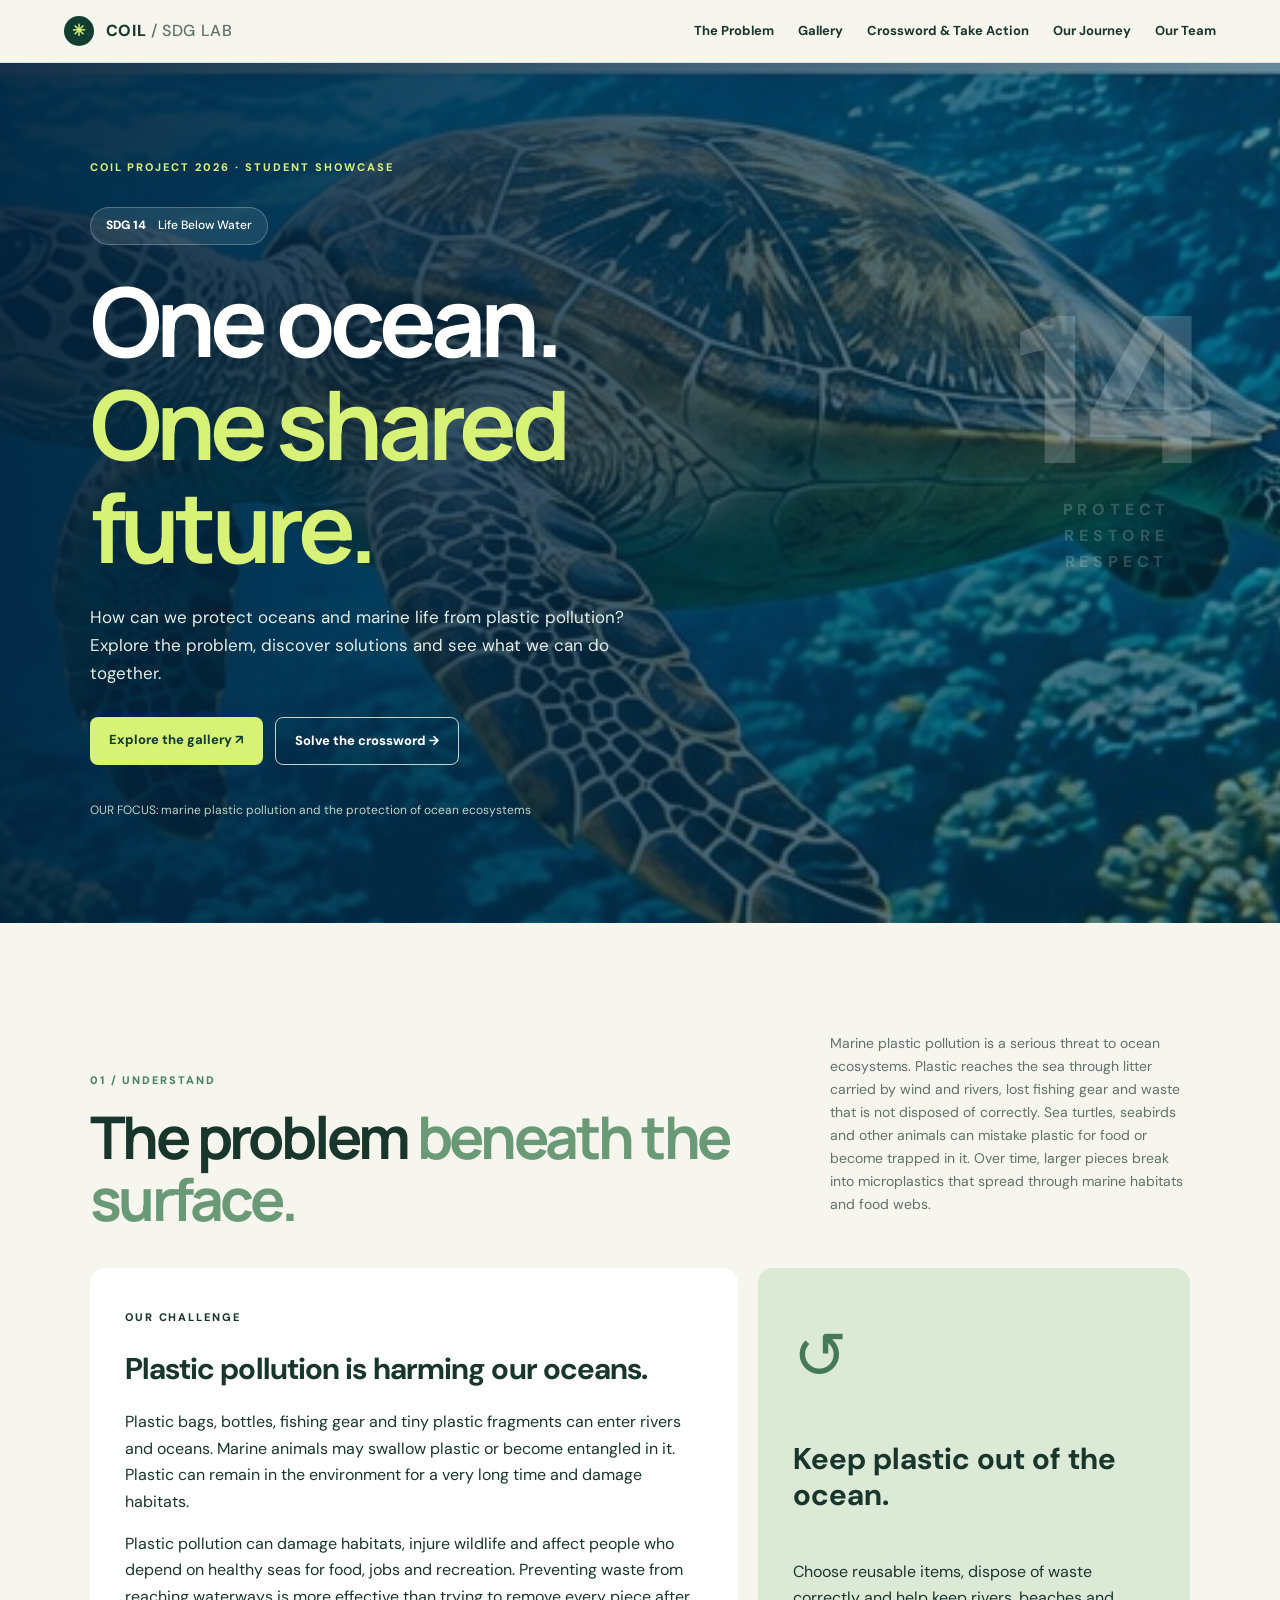
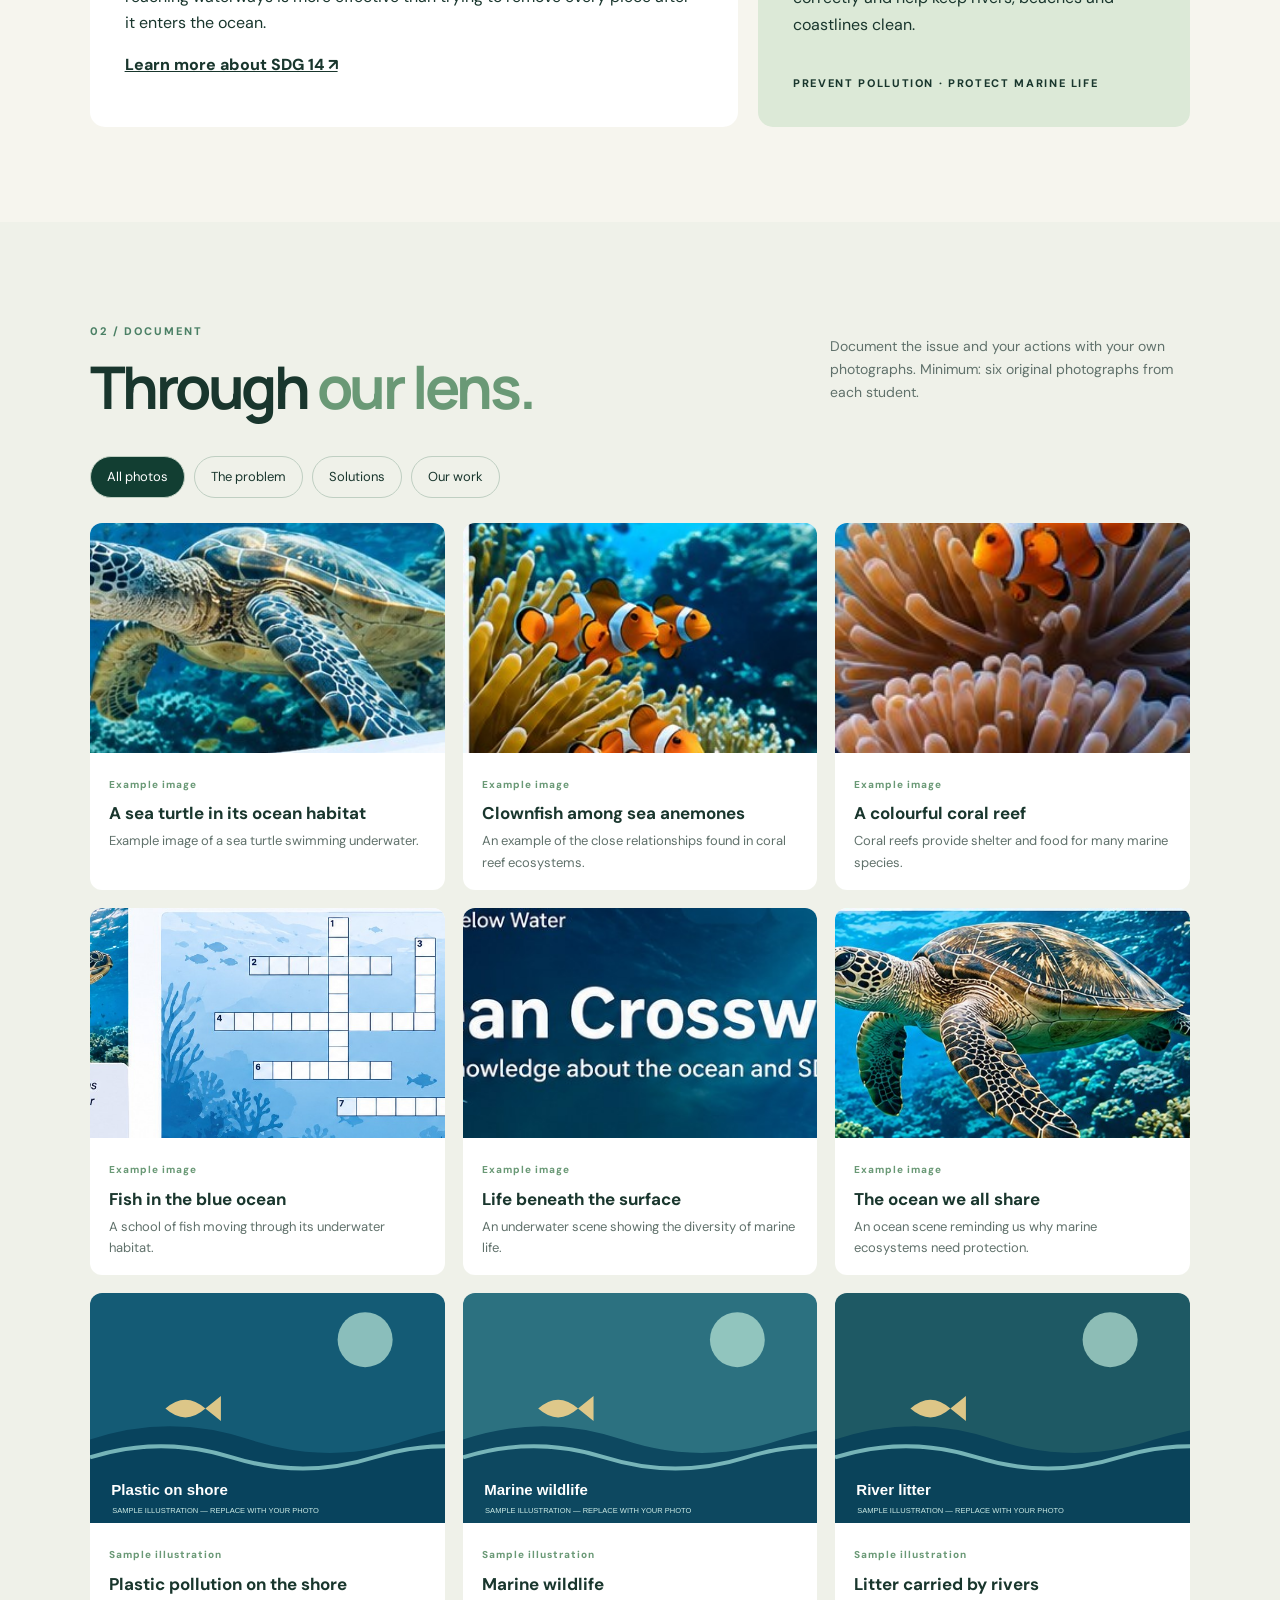
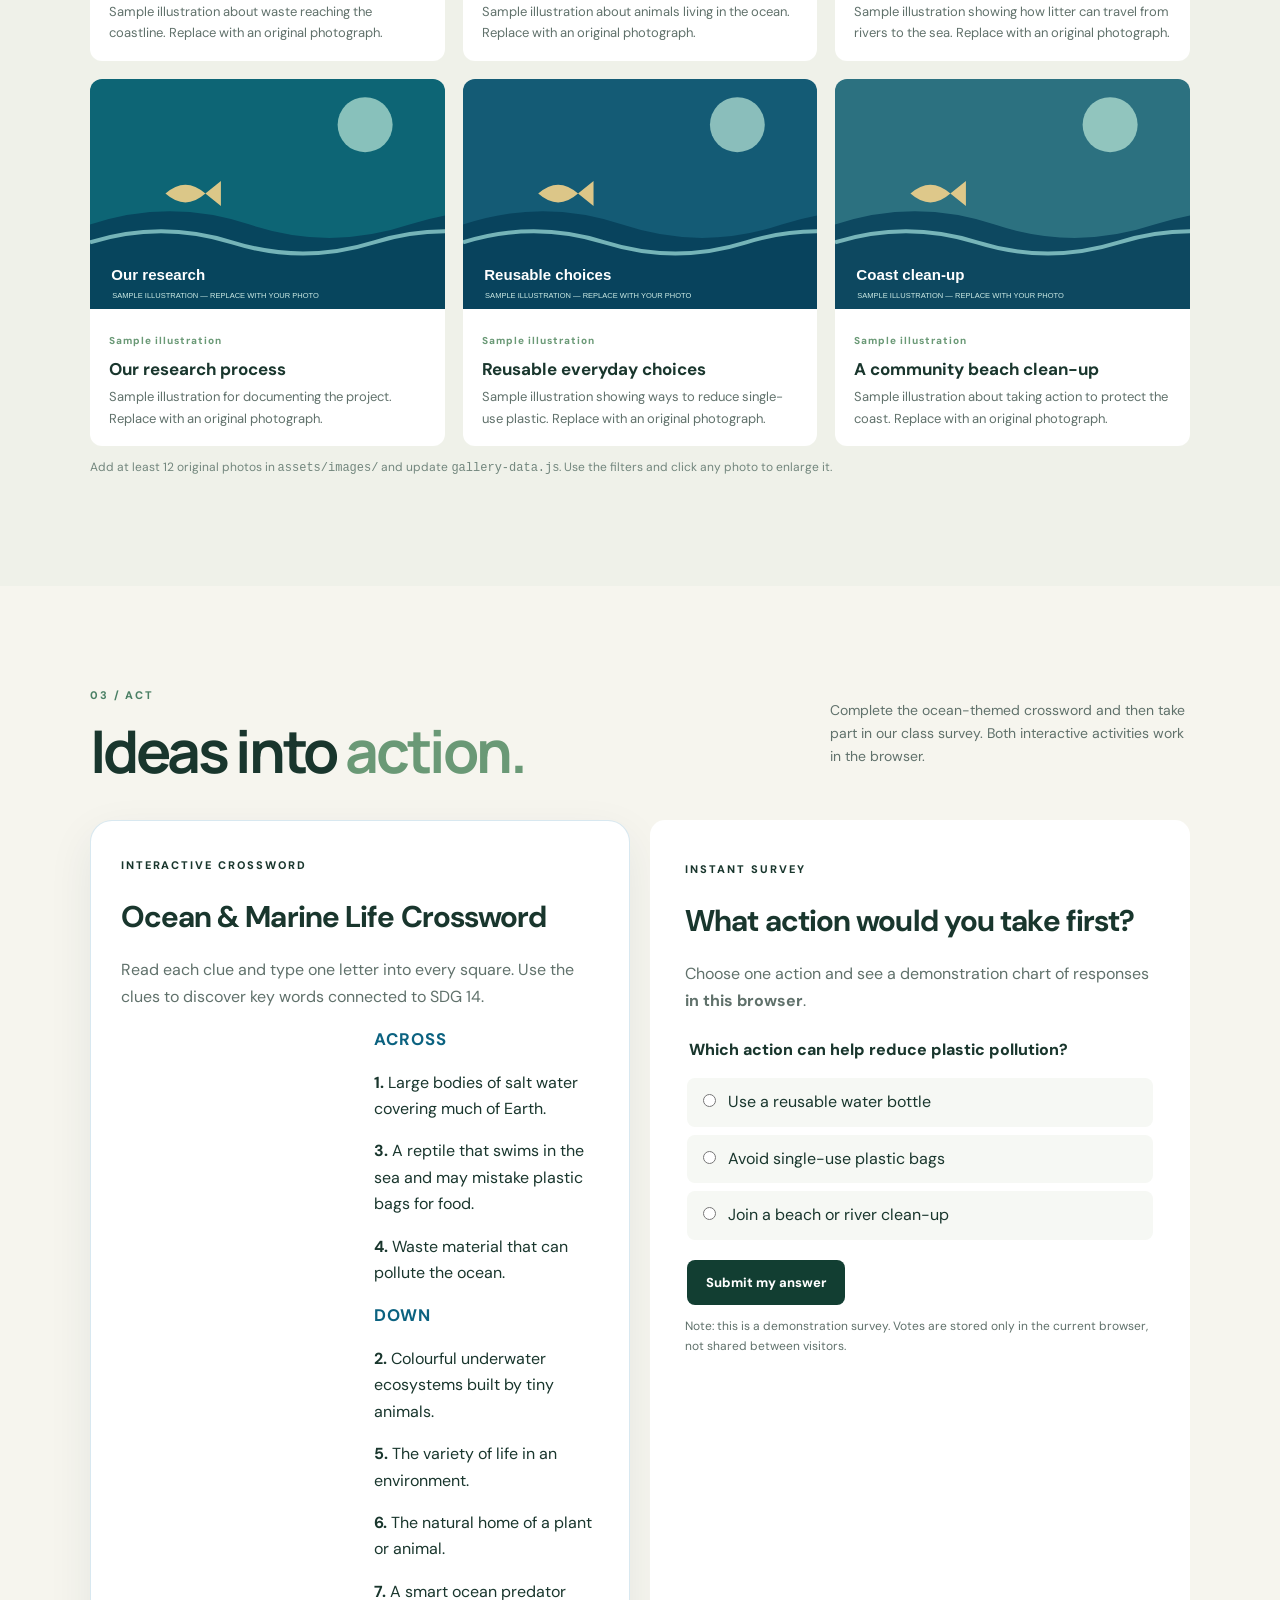
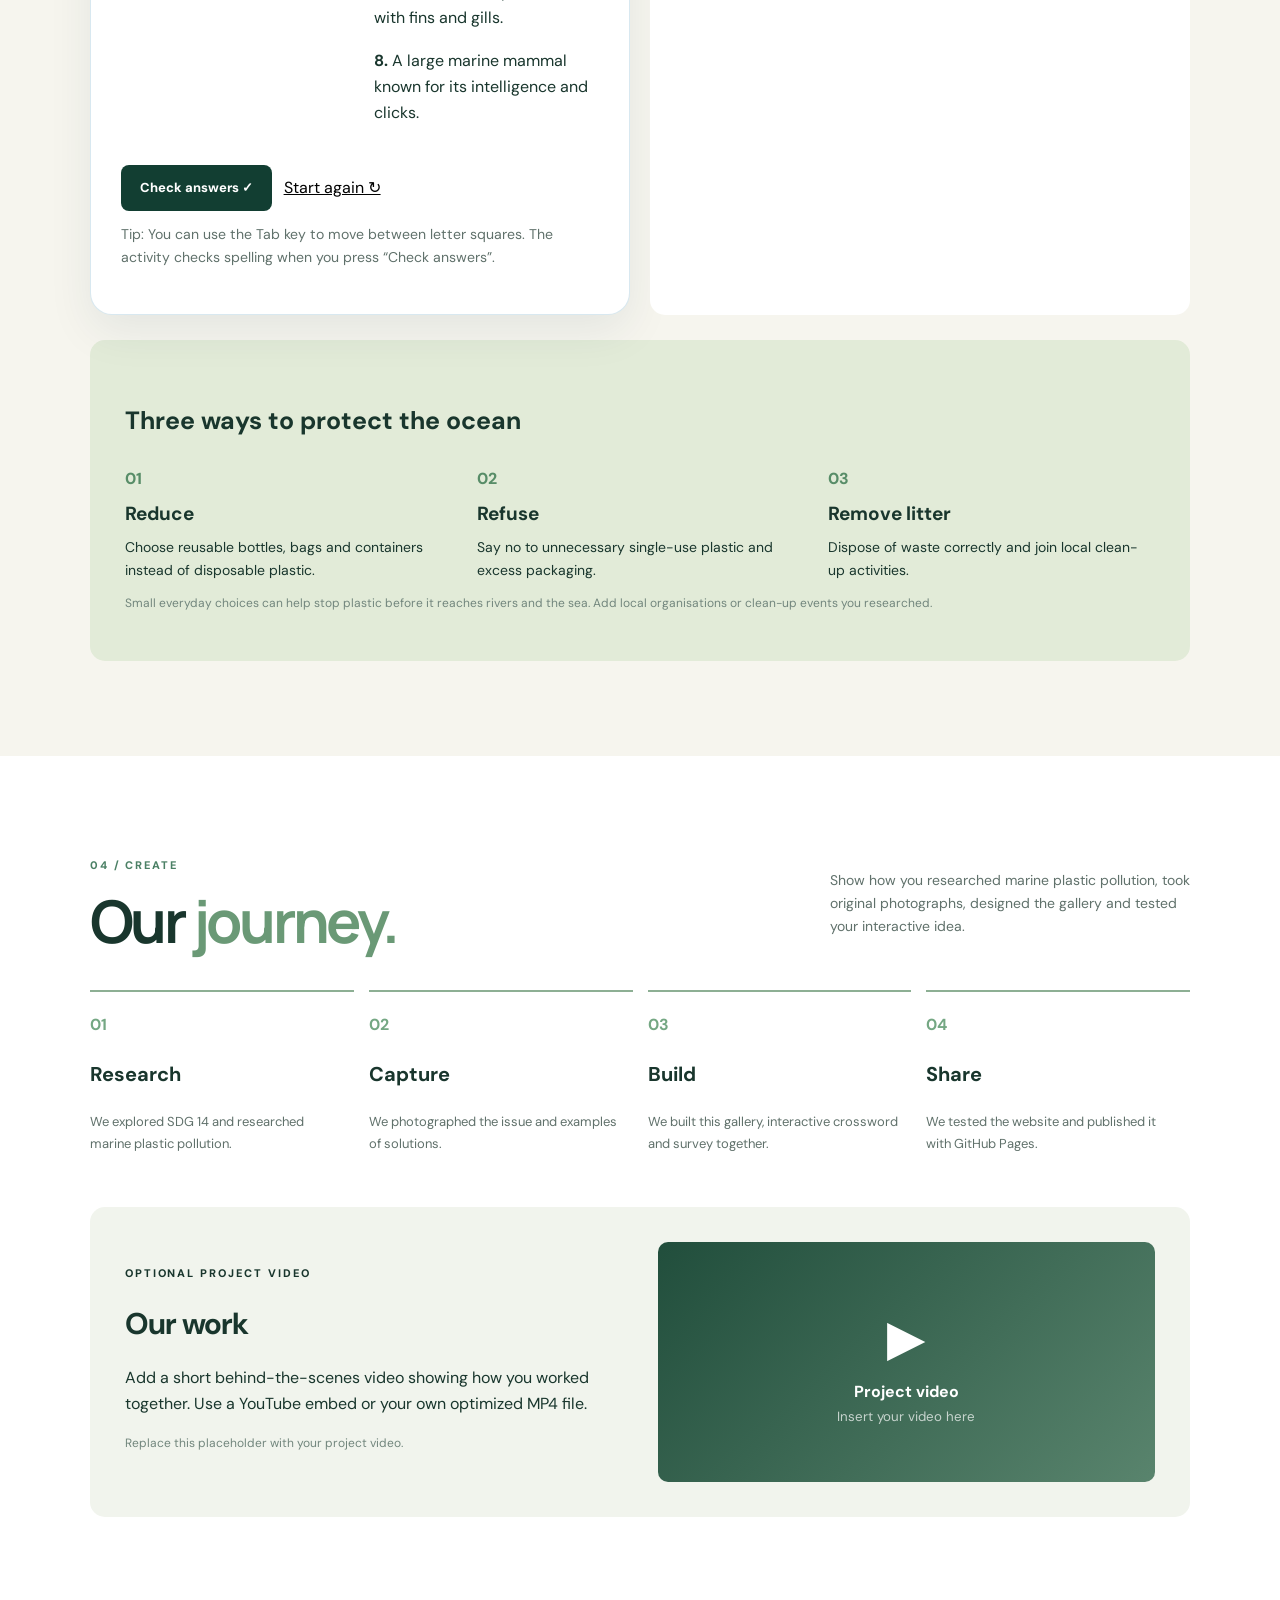
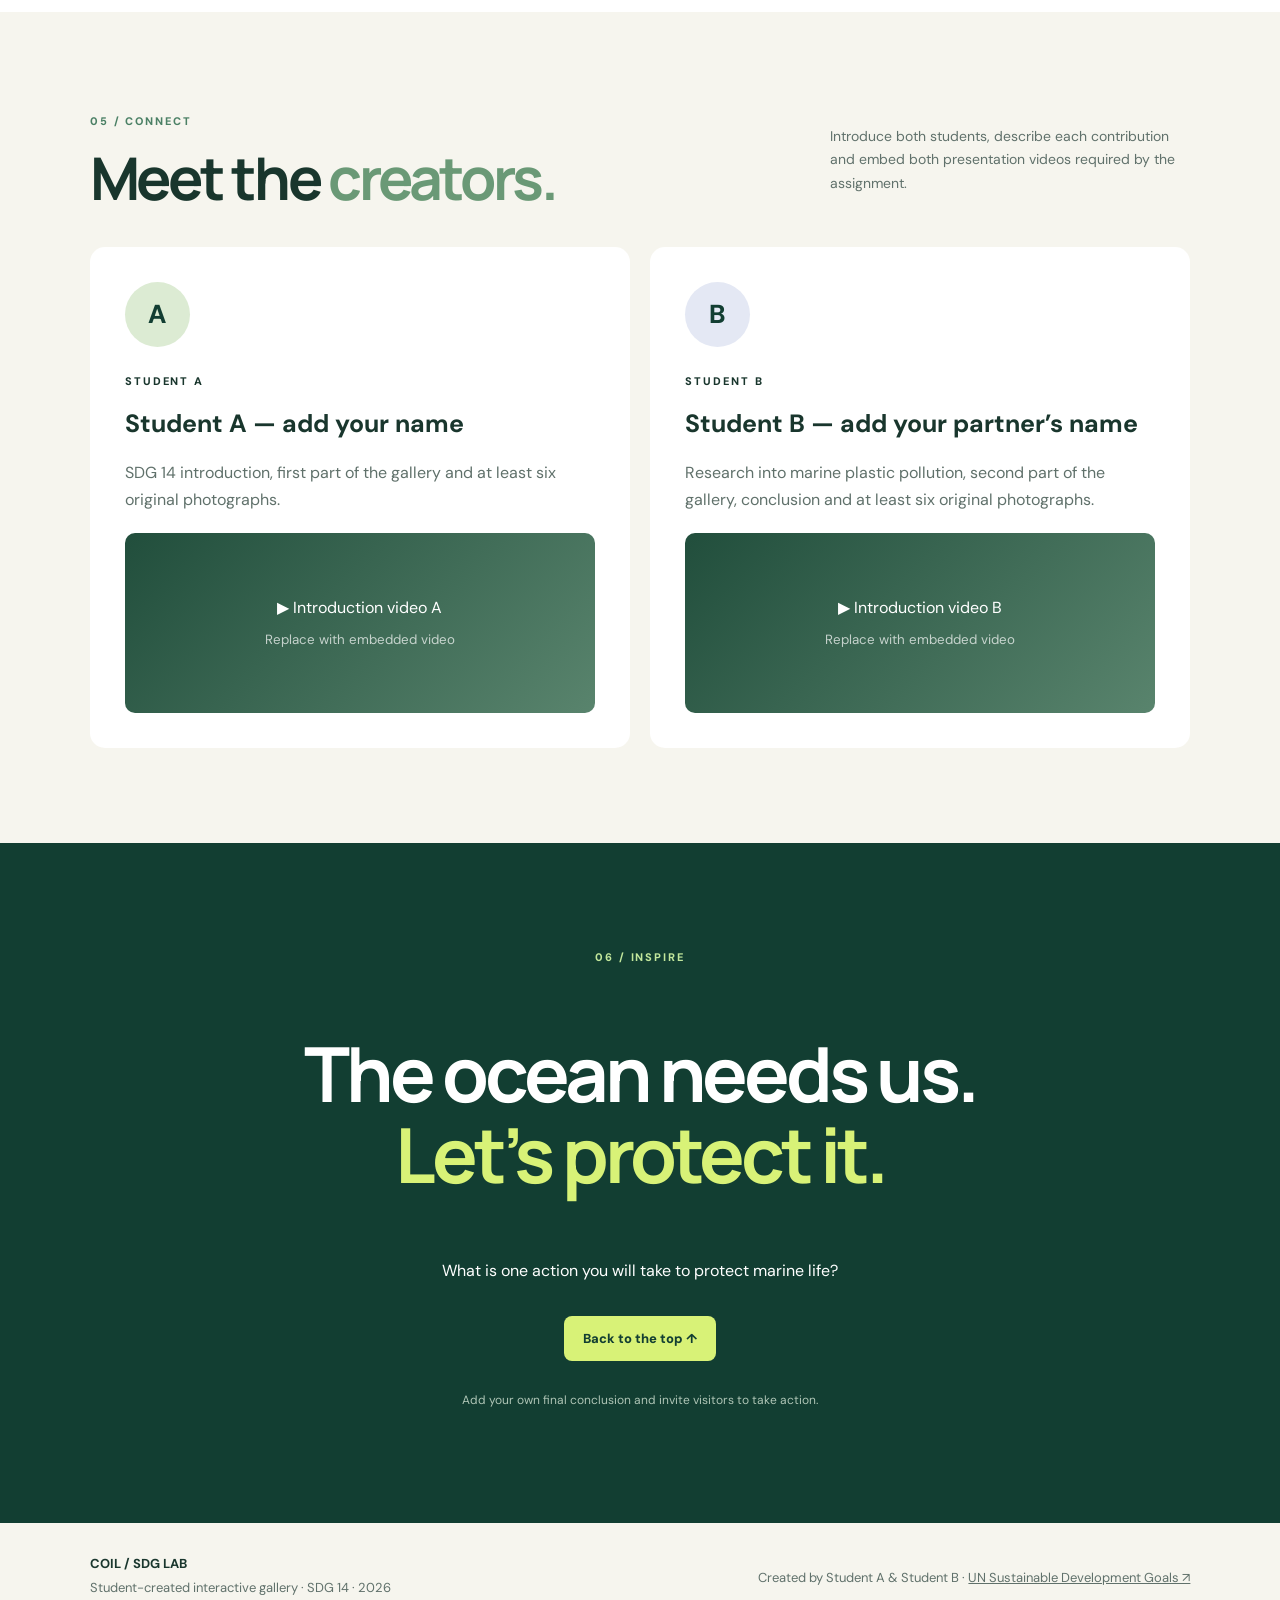
==== commit 809ba157: "Correct across and down crossword clues" ====
--- a/index.html
+++ b/index.html
@@ -12,12 +12,12 @@
  <div class="crossword-board-wrap"><div id="crossword-grid" class="crossword-grid" aria-label="Interactive crossword grid"></div></div>
  <div class="crossword-clues">
   <div class="crossword-group"><h4>Across</h4>
+   <p><b>1.</b> Large bodies of salt water covering much of Earth.</p>
    <p><b>3.</b> A reptile that swims in the sea and may mistake plastic bags for food.</p>
-   <p><b>1.</b> Large bodies of salt water covering much of Earth.</p>
    <p><b>4.</b> Waste material that can pollute the ocean.</p>
-   <p><b>2.</b> Colourful underwater ecosystems built by tiny animals.</p>
   </div>
   <div class="crossword-group"><h4>Down</h4>
+   <p><b>2.</b> Colourful underwater ecosystems built by tiny animals.</p>
    <p><b>5.</b> The variety of life in an environment.</p>
    <p><b>6.</b> The natural home of a plant or animal.</p>
    <p><b>7.</b> A smart ocean predator with fins and gills.</p>
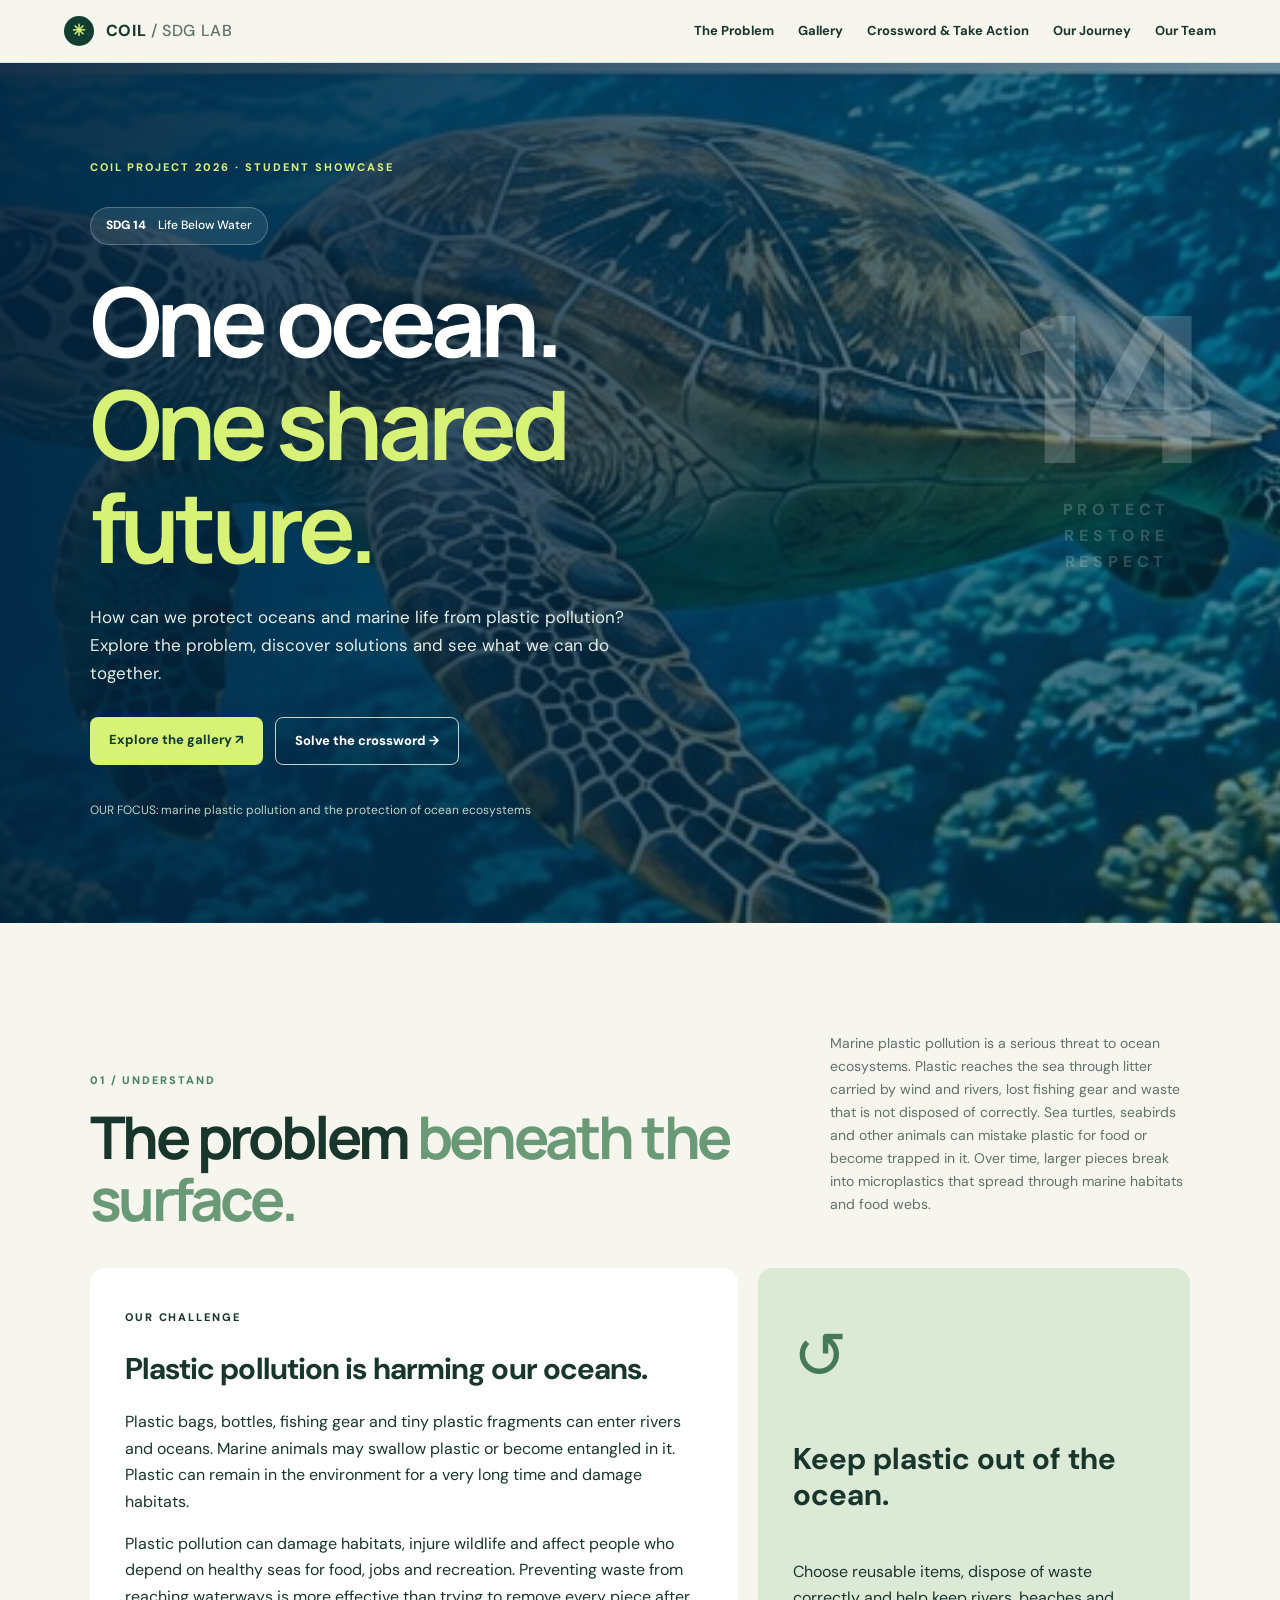
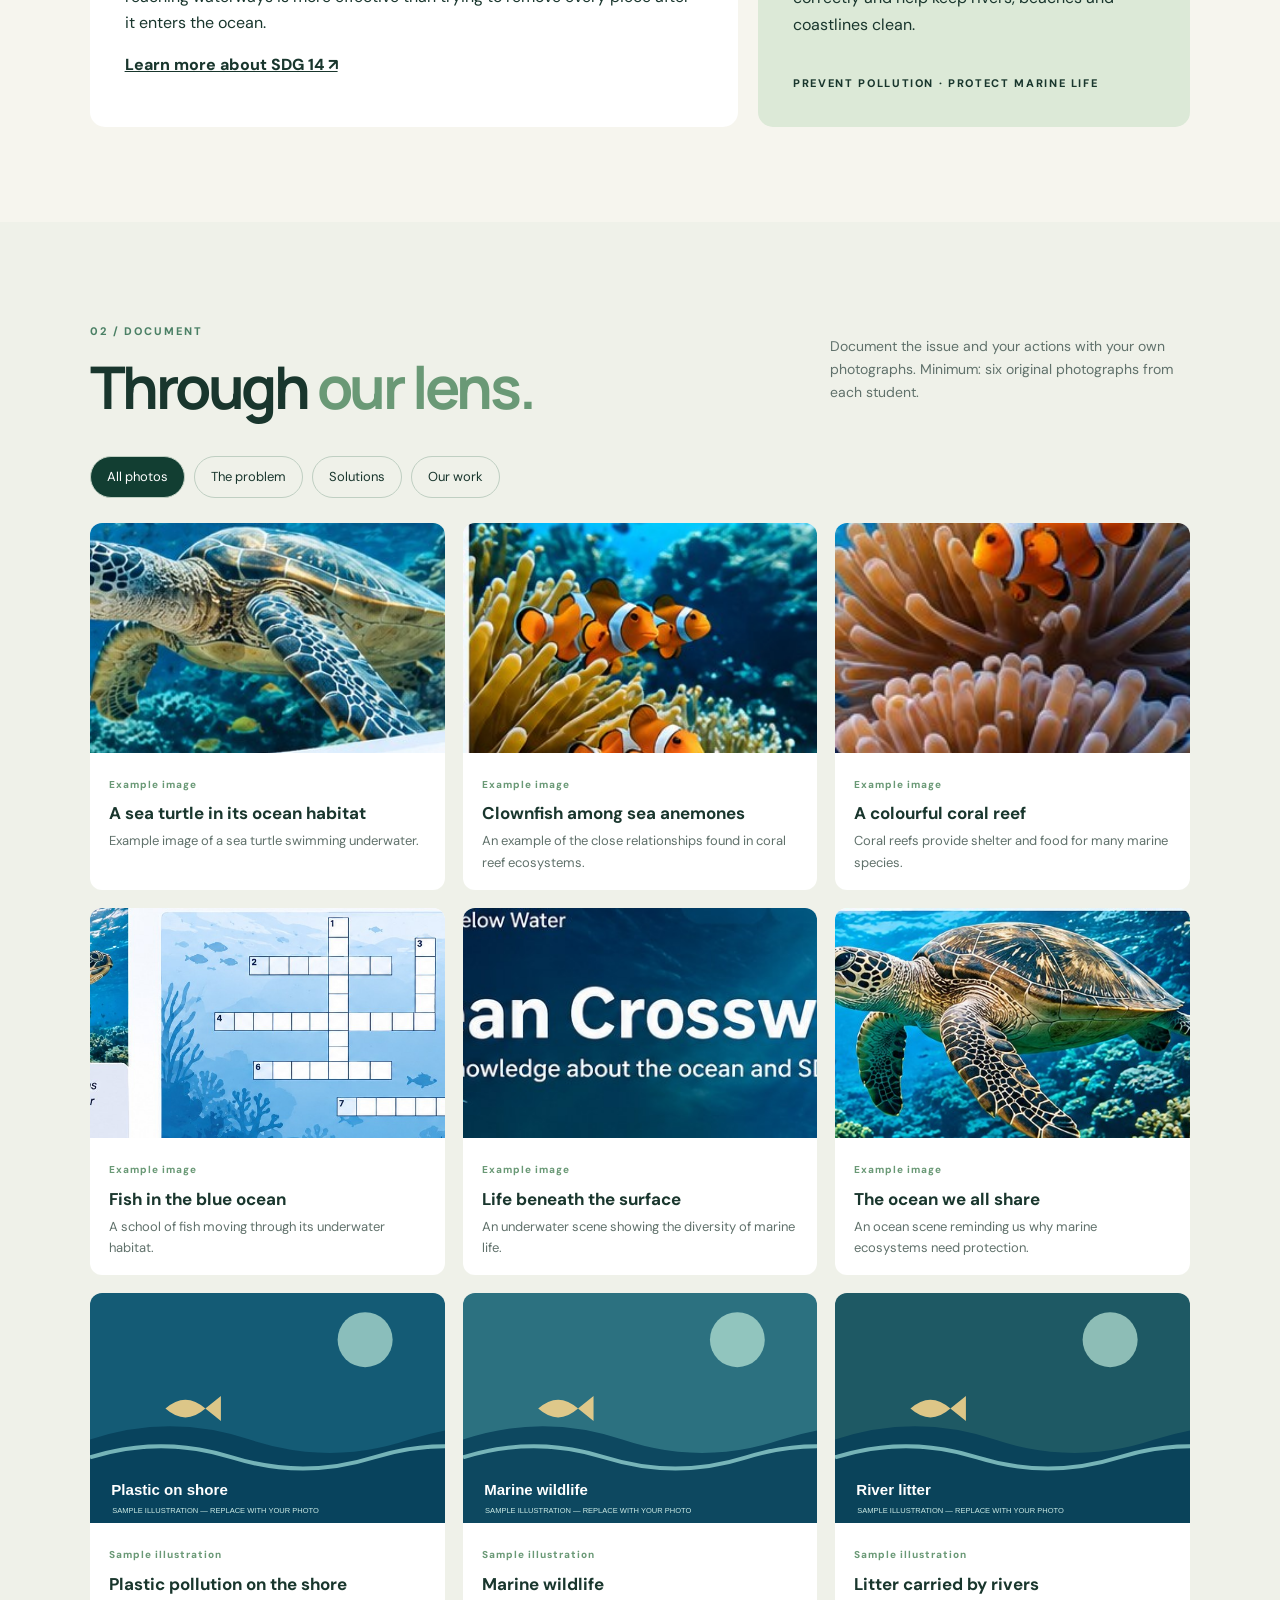
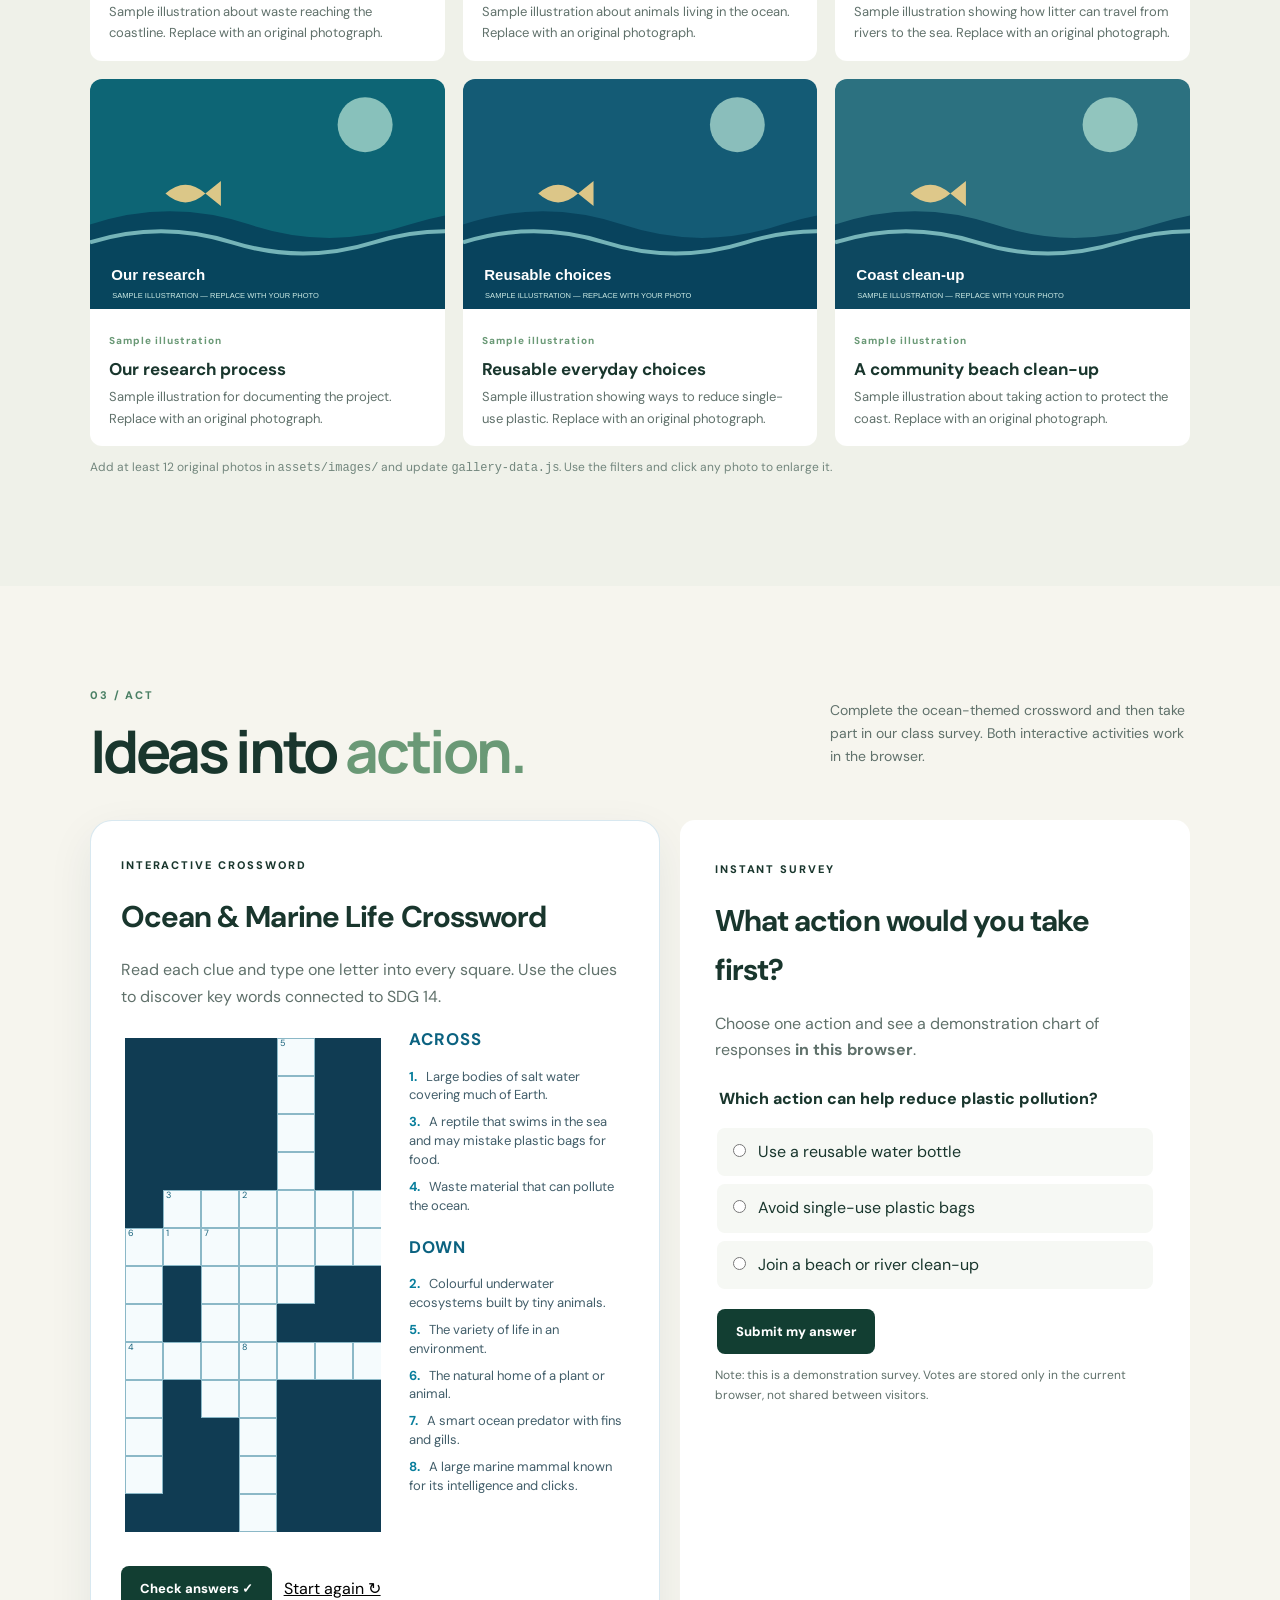
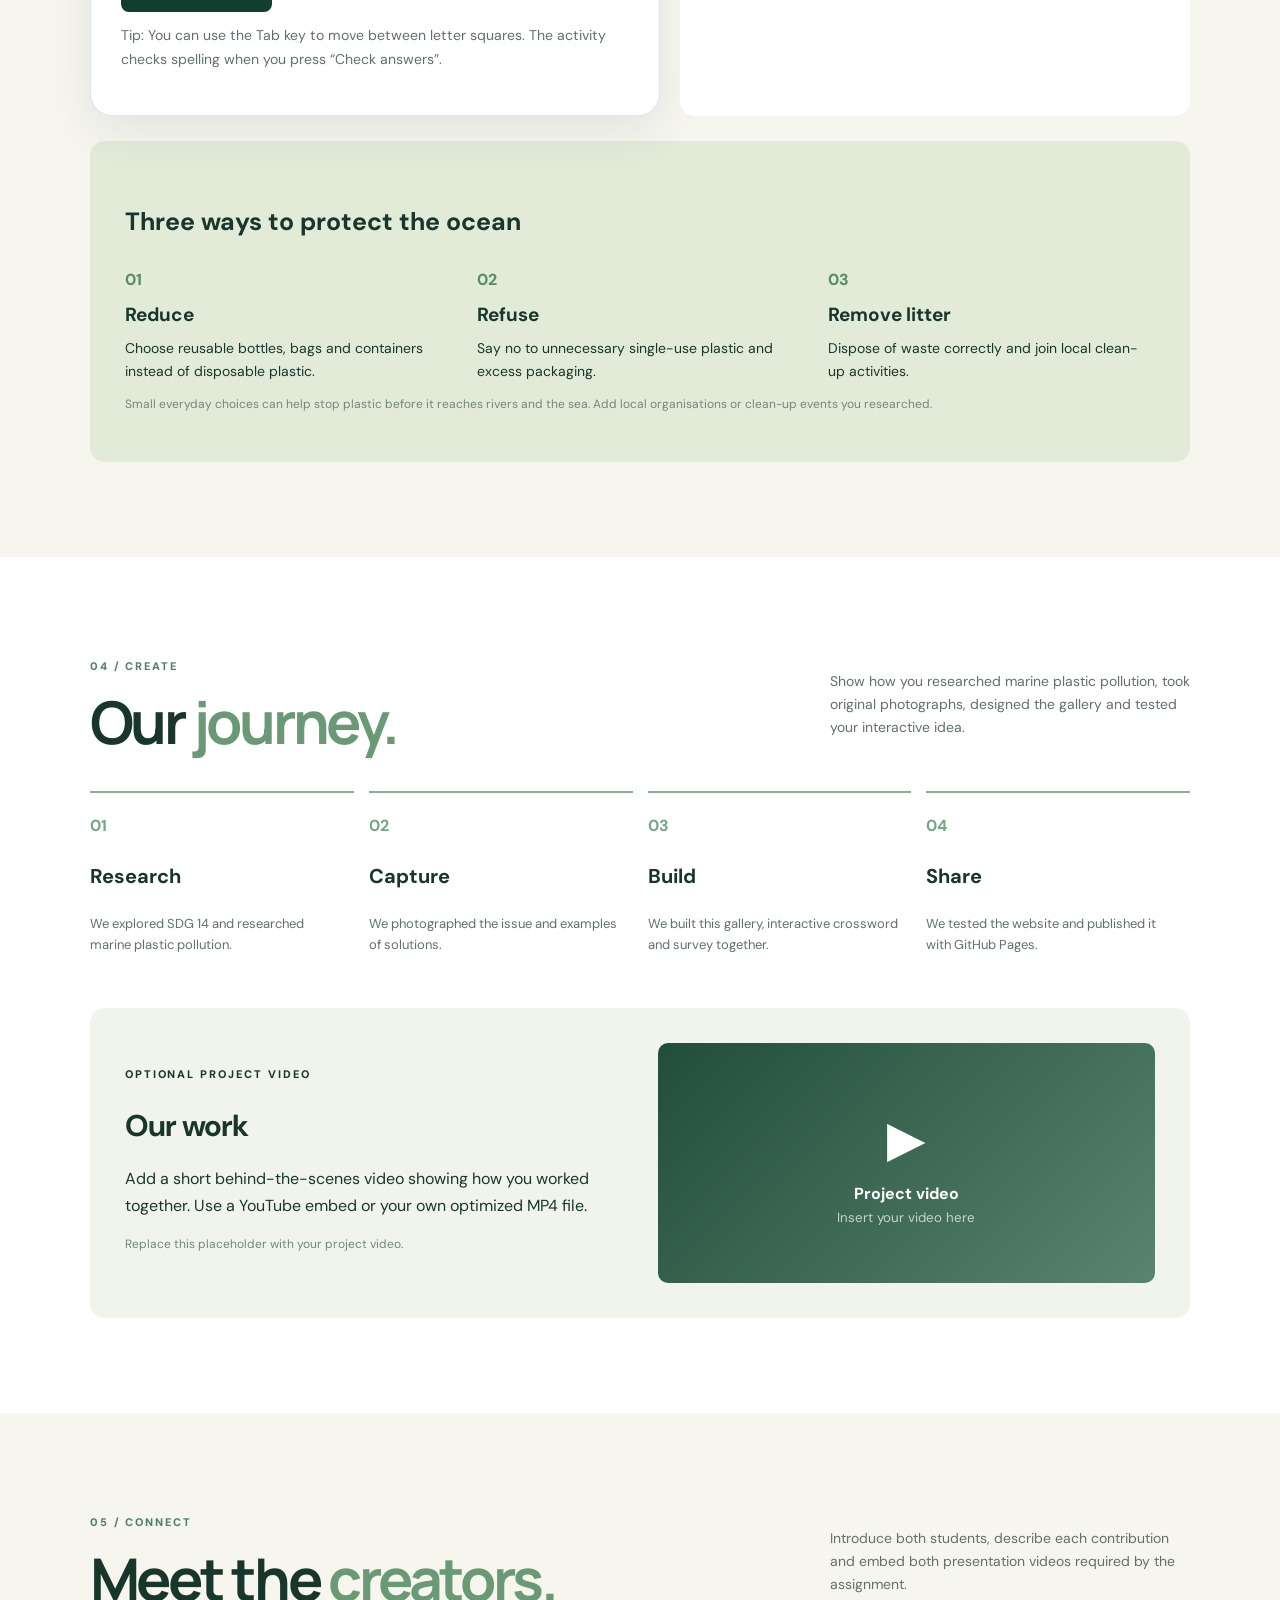
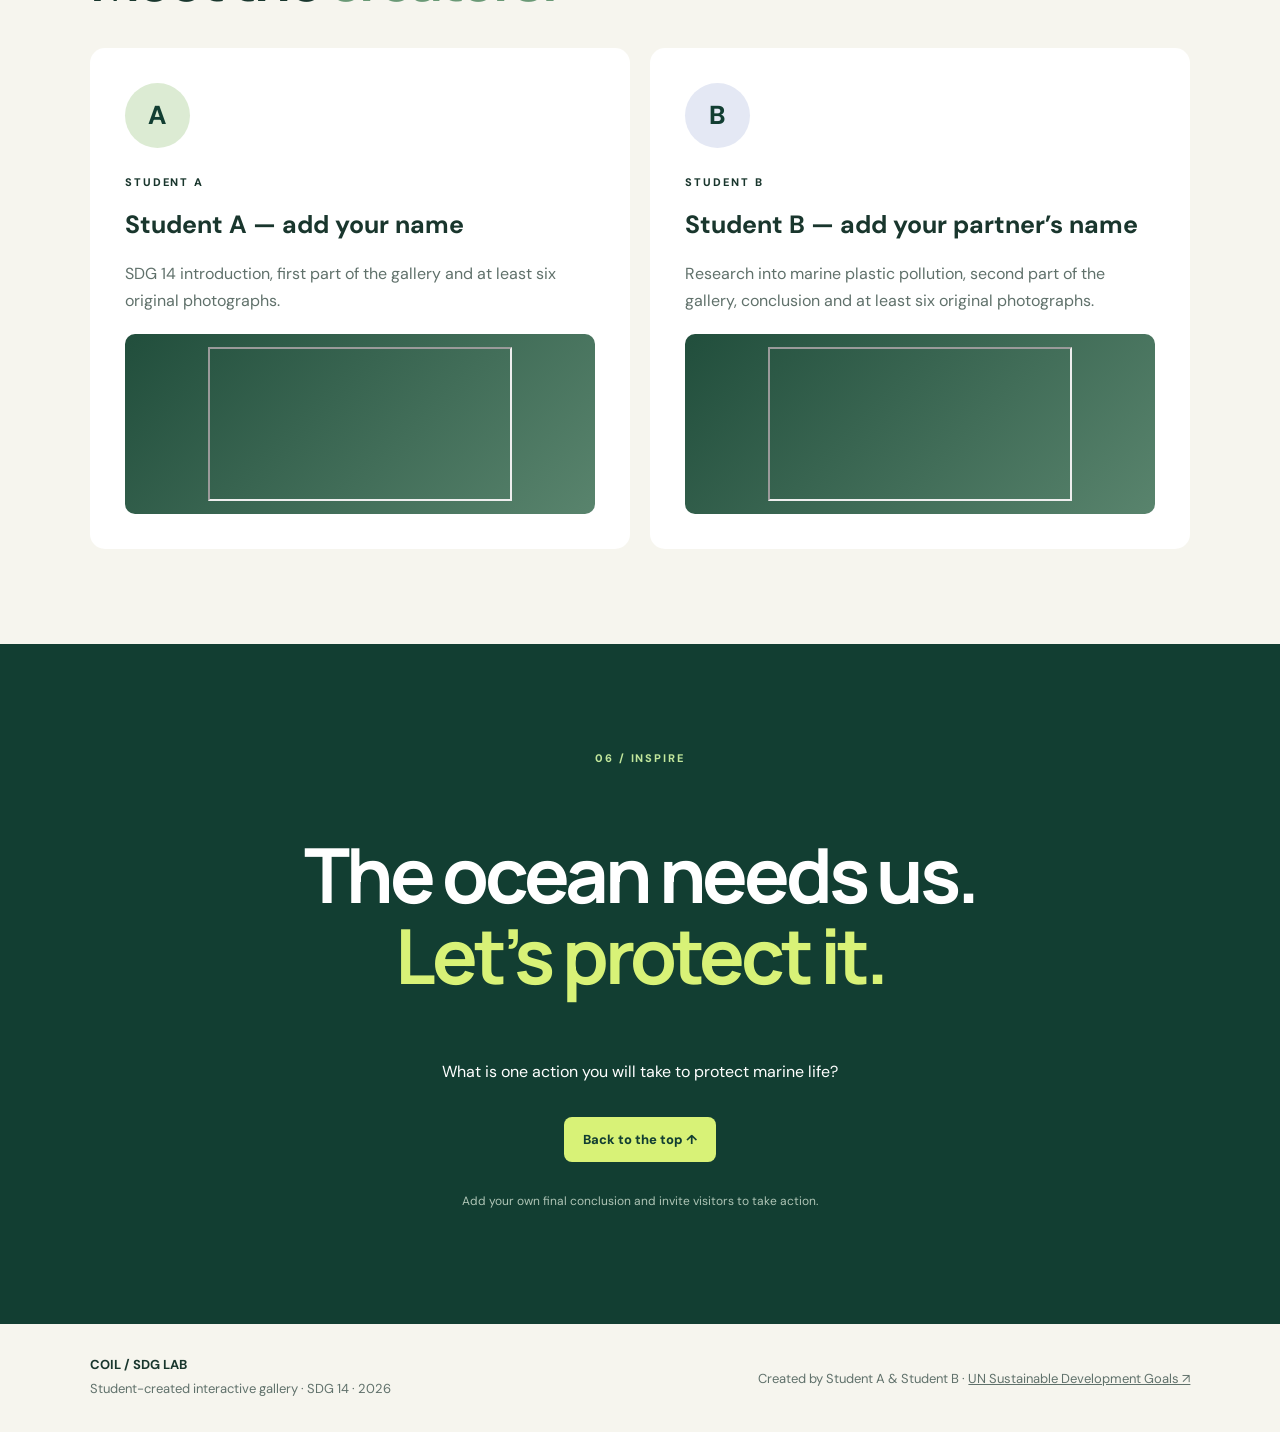
==== commit 0603972c: "Embed both student presentation videos" ====
--- a/index.html
+++ b/index.html
@@ -29,6 +29,6 @@
 <p class="crossword-note">Tip: You can use the Tab key to move between letter squares. The activity checks spelling when you press “Check answers”.</p>
 </article><article class="interactive-card survey-card"><span class="small-tag">INSTANT SURVEY</span><h3>What action would you take first?</h3><p>Choose one action and see a demonstration chart of responses <strong>in this browser</strong>.</p><fieldset id="poll"><legend>Which action can help reduce plastic pollution?</legend><label><input type="radio" name="poll" value="Reduce"> Use a reusable water bottle</label><label><input type="radio" name="poll" value="Donate"> Avoid single-use plastic bags</label><label><input type="radio" name="poll" value="Remove litter"> Join a beach or river clean-up</label><button id="poll-vote" class="btn btn-dark" type="button">Submit my answer</button></fieldset><div id="poll-results" hidden aria-live="polite"><p class="results-note">Demo results (saved only in your browser)</p><div id="poll-bars"></div><button id="poll-reset" class="text-button" type="button">Reset demo votes</button></div><p class="hint">Note: this is a demonstration survey. Votes are stored only in the current browser, not shared between visitors.</p></article></div><div class="tips"><h3>Three ways to protect the ocean</h3><div class="tip-grid"><div><span>01</span><h4>Reduce</h4><p>Choose reusable bottles, bags and containers instead of disposable plastic.</p></div><div><span>02</span><h4>Refuse</h4><p>Say no to unnecessary single-use plastic and excess packaging.</p></div><div><span>03</span><h4>Remove litter</h4><p>Dispose of waste correctly and join local clean-up activities.</p></div></div><p class="hint">Small everyday choices can help stop plastic before it reaches rivers and the sea. Add local organisations or clean-up events you researched.</p></div></section>
 <section class="section journey-section" id="journey"><div class="section-heading"><div><span class="kicker">04 / CREATE</span><h2>Our <span class="accent">journey.</span></h2></div><p>Show how you researched marine plastic pollution, took original photographs, designed the gallery and tested your interactive idea.</p></div><div class="timeline"><div><b>01</b><h3>Research</h3><p>We explored SDG 14 and researched marine plastic pollution.</p></div><div><b>02</b><h3>Capture</h3><p>We photographed the issue and examples of solutions.</p></div><div><b>03</b><h3>Build</h3><p>We built this gallery, interactive crossword and survey together.</p></div><div><b>04</b><h3>Share</h3><p>We tested the website and published it with GitHub Pages.</p></div></div><div class="video-panel"><div><span class="small-tag">OPTIONAL PROJECT VIDEO</span><h3>Our work</h3><p>Add a short behind-the-scenes video showing how you worked together. Use a YouTube embed or your own optimized MP4 file.</p><p class="hint">Replace this placeholder with your project video.</p></div><div class="video-placeholder"><span>▶</span><strong>Project video</strong><small>Insert your video here</small></div></div></section>
-<section class="section team-section" id="team"><div class="section-heading"><div><span class="kicker">05 / CONNECT</span><h2>Meet the <span class="accent">creators.</span></h2></div><p>Introduce both students, describe each contribution and embed both presentation videos required by the assignment.</p></div><div class="team-grid"><article class="student"><div class="avatar">A</div><span class="small-tag">STUDENT A</span><h3>Student A — add your name</h3><p>SDG 14 introduction, first part of the gallery and at least six original photographs.</p><div class="video-slot">▶ Introduction video A <small>Replace with embedded video</small></div></article><article class="student"><div class="avatar second">B</div><span class="small-tag">STUDENT B</span><h3>Student B — add your partner’s name</h3><p>Research into marine plastic pollution, second part of the gallery, conclusion and at least six original photographs.</p><div class="video-slot">▶ Introduction video B <small>Replace with embedded video</small></div></article></div></section>
+<section class="section team-section" id="team"><div class="section-heading"><div><span class="kicker">05 / CONNECT</span><h2>Meet the <span class="accent">creators.</span></h2></div><p>Introduce both students, describe each contribution and embed both presentation videos required by the assignment.</p></div><div class="team-grid"><article class="student"><div class="avatar">A</div><span class="small-tag">STUDENT A</span><h3>Student A — add your name</h3><p>SDG 14 introduction, first part of the gallery and at least six original photographs.</p><div class="video-slot video-embed"><iframe src="https://www.youtube-nocookie.com/embed/dfNMn3xMlMk" title="Student A presentation video" loading="lazy" referrerpolicy="strict-origin-when-cross-origin" allow="accelerometer; autoplay; clipboard-write; encrypted-media; gyroscope; picture-in-picture; web-share" allowfullscreen></iframe></div></article><article class="student"><div class="avatar second">B</div><span class="small-tag">STUDENT B</span><h3>Student B — add your partner’s name</h3><p>Research into marine plastic pollution, second part of the gallery, conclusion and at least six original photographs.</p><div class="video-slot video-embed"><iframe src="https://www.youtube-nocookie.com/embed/x_X0iiUoClc" title="Student B presentation video" loading="lazy" referrerpolicy="strict-origin-when-cross-origin" allow="accelerometer; autoplay; clipboard-write; encrypted-media; gyroscope; picture-in-picture; web-share" allowfullscreen></iframe></div></article></div></section>
 <section class="closing"><span class="kicker">06 / INSPIRE</span><h2>The ocean needs us.<br><em>Let’s protect it.</em></h2><p>What is one action you will take to protect marine life?</p><a class="btn btn-light" href="#home">Back to the top ↑</a><p class="hint">Add your own final conclusion and invite visitors to take action.</p></section></main><footer><div><strong>COIL / SDG LAB</strong><p>Student-created interactive gallery · SDG 14 · 2026</p></div><p>Created by Student A & Student B · <a href="https://sdgs.un.org/goals" target="_blank" rel="noopener noreferrer">UN Sustainable Development Goals ↗</a></p></footer>
 <div class="lightbox" id="lightbox" hidden role="dialog" aria-modal="true" aria-label="Photo viewer"><button id="lightbox-close" class="lightbox-close" aria-label="Close photo viewer">×</button><img id="lightbox-image" src="" alt=""><p id="lightbox-caption"></p></div><script src="gallery-data.js"></script><script src="script.js"></script></body></html>
--- a/style.css
+++ b/style.css
@@ -16,3 +16,20 @@
 .crossword-feedback{font-weight:700;color:#0b6280;min-height:1.5em}
 .crossword-note{font-size:.88rem;color:#607985;margin-top:12px}
 @media(max-width:760px){.crossword-layout{grid-template-columns:1fr}.crossword-entry input{width:29px;height:35px}}
+
+/* Interlocking crossword board */
+.crossword-real{grid-template-columns:minmax(260px,1fr) minmax(220px,.85fr);align-items:start}
+.crossword-board-wrap{overflow-x:auto;padding:12px 4px}
+.crossword-grid{display:flex;flex-direction:column;width:max-content;margin:0 auto}
+.crossword-row{display:flex}
+.crossword-square{position:relative;width:clamp(27px,3.2vw,38px);height:clamp(27px,3.2vw,38px);background:#f5fbfd;border:1px solid #8bb8c7;display:grid;place-items:center}
+.crossword-black{background:#103c53;border-color:#103c53}
+.crossword-square input{width:100%;height:100%;border:0;background:transparent;text-align:center;text-transform:uppercase;font-weight:800;font-size:clamp(14px,1.7vw,19px);color:#083d58;padding:0;outline:none}
+.crossword-square input:focus{background:#d9f3ff;box-shadow:inset 0 0 0 2px #0788b8}
+.crossword-square input.correct{background:#d7f4e4;color:#14653d}
+.crossword-square input.incorrect{background:#ffe1df;color:#9d302b}
+.crossword-number{position:absolute;left:2px;top:0;font-size:9px;line-height:1;color:#17627b;pointer-events:none;z-index:1}
+.crossword-clues .crossword-group{margin-bottom:18px}
+.crossword-clues .crossword-group p{font-size:13px;line-height:1.45;margin:8px 0;color:#425e6a}
+.crossword-clues .crossword-group p b{color:#087e9c;margin-right:6px}
+@media(max-width:760px){.crossword-real{grid-template-columns:1fr}.crossword-square{width:31px;height:31px}}
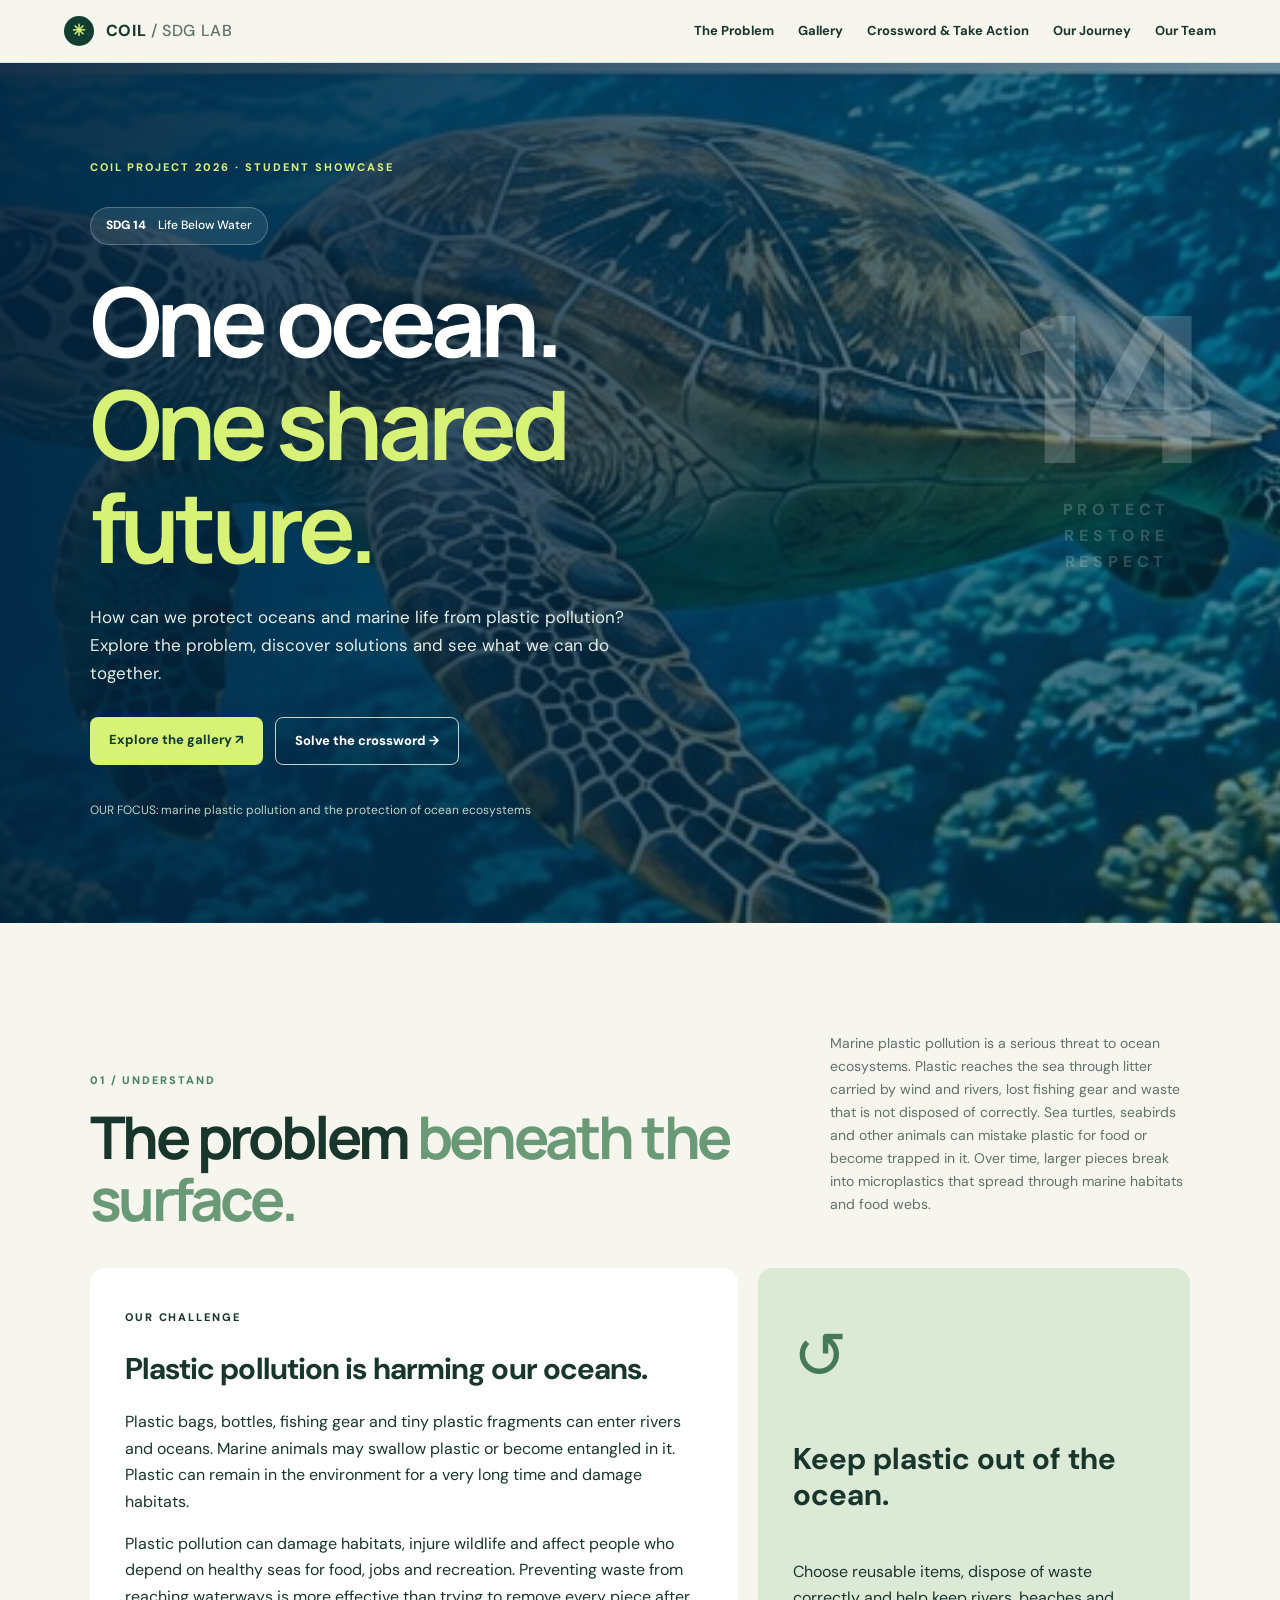
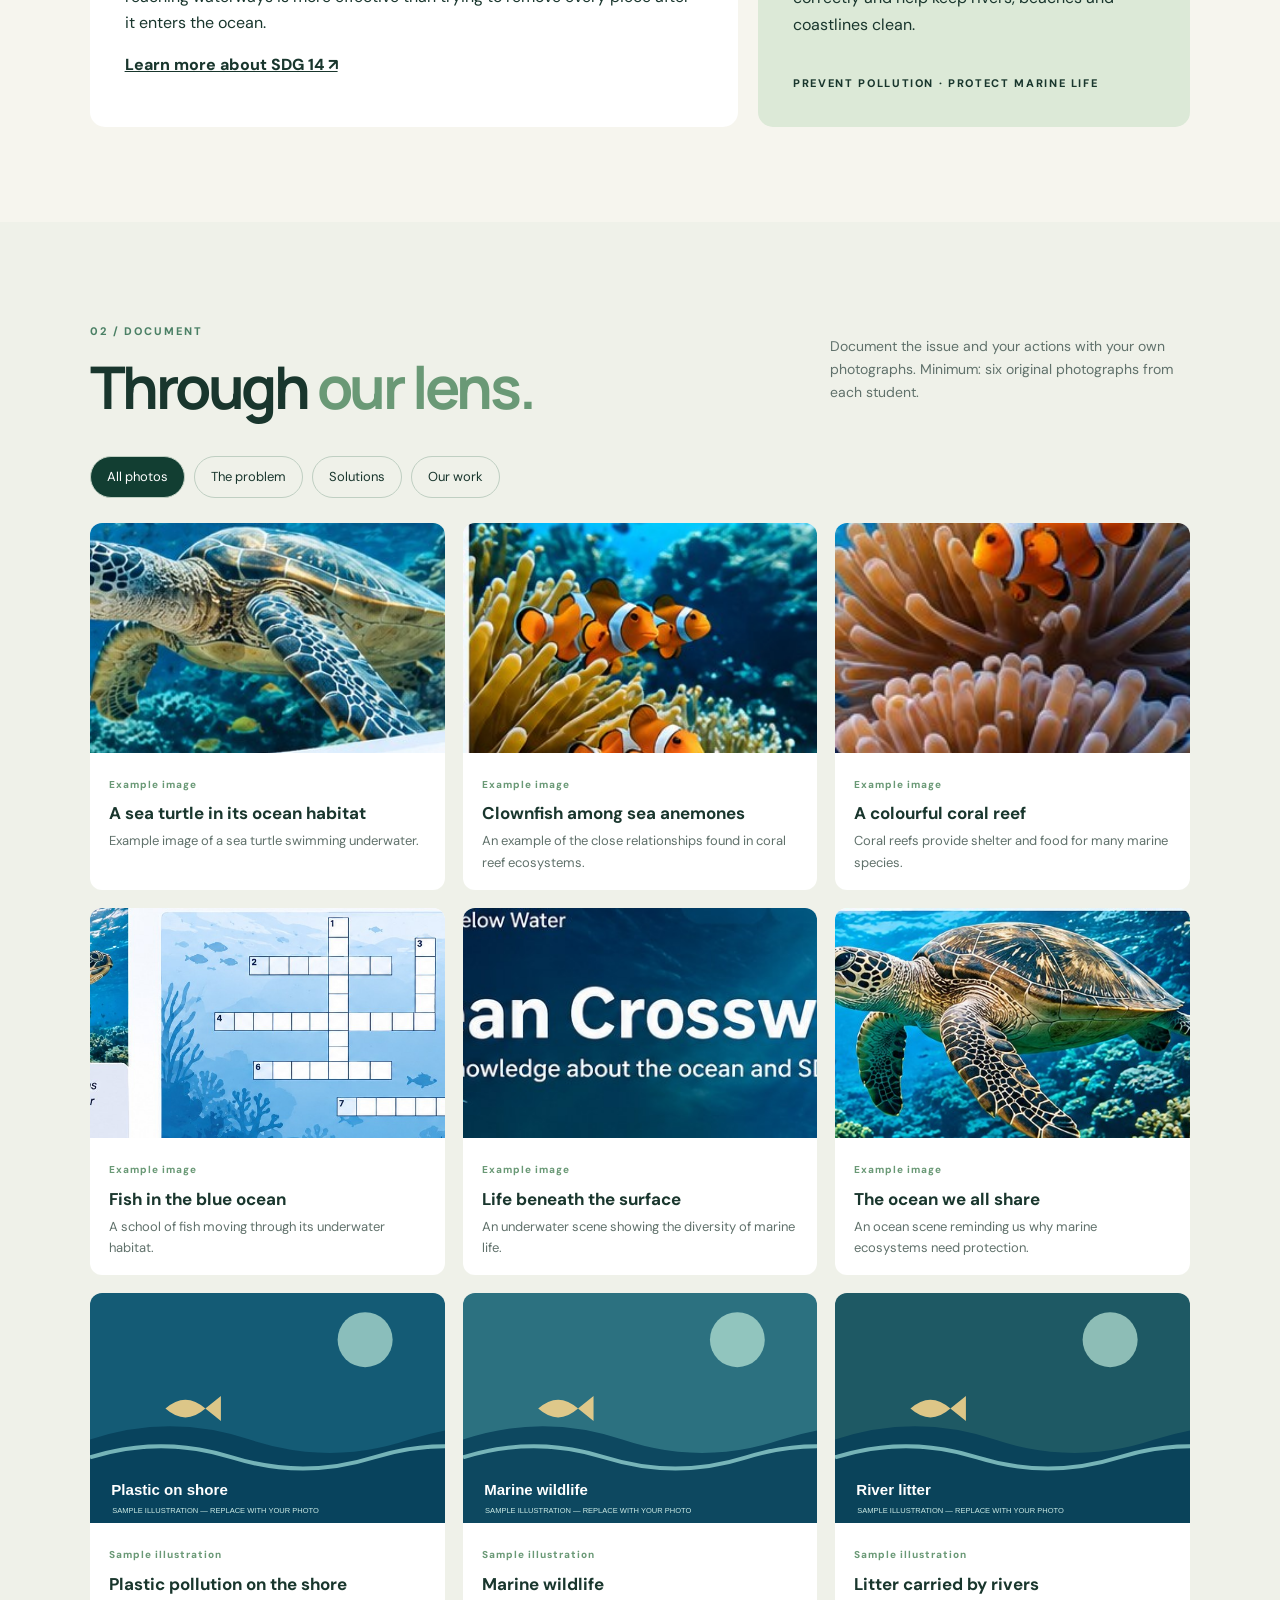
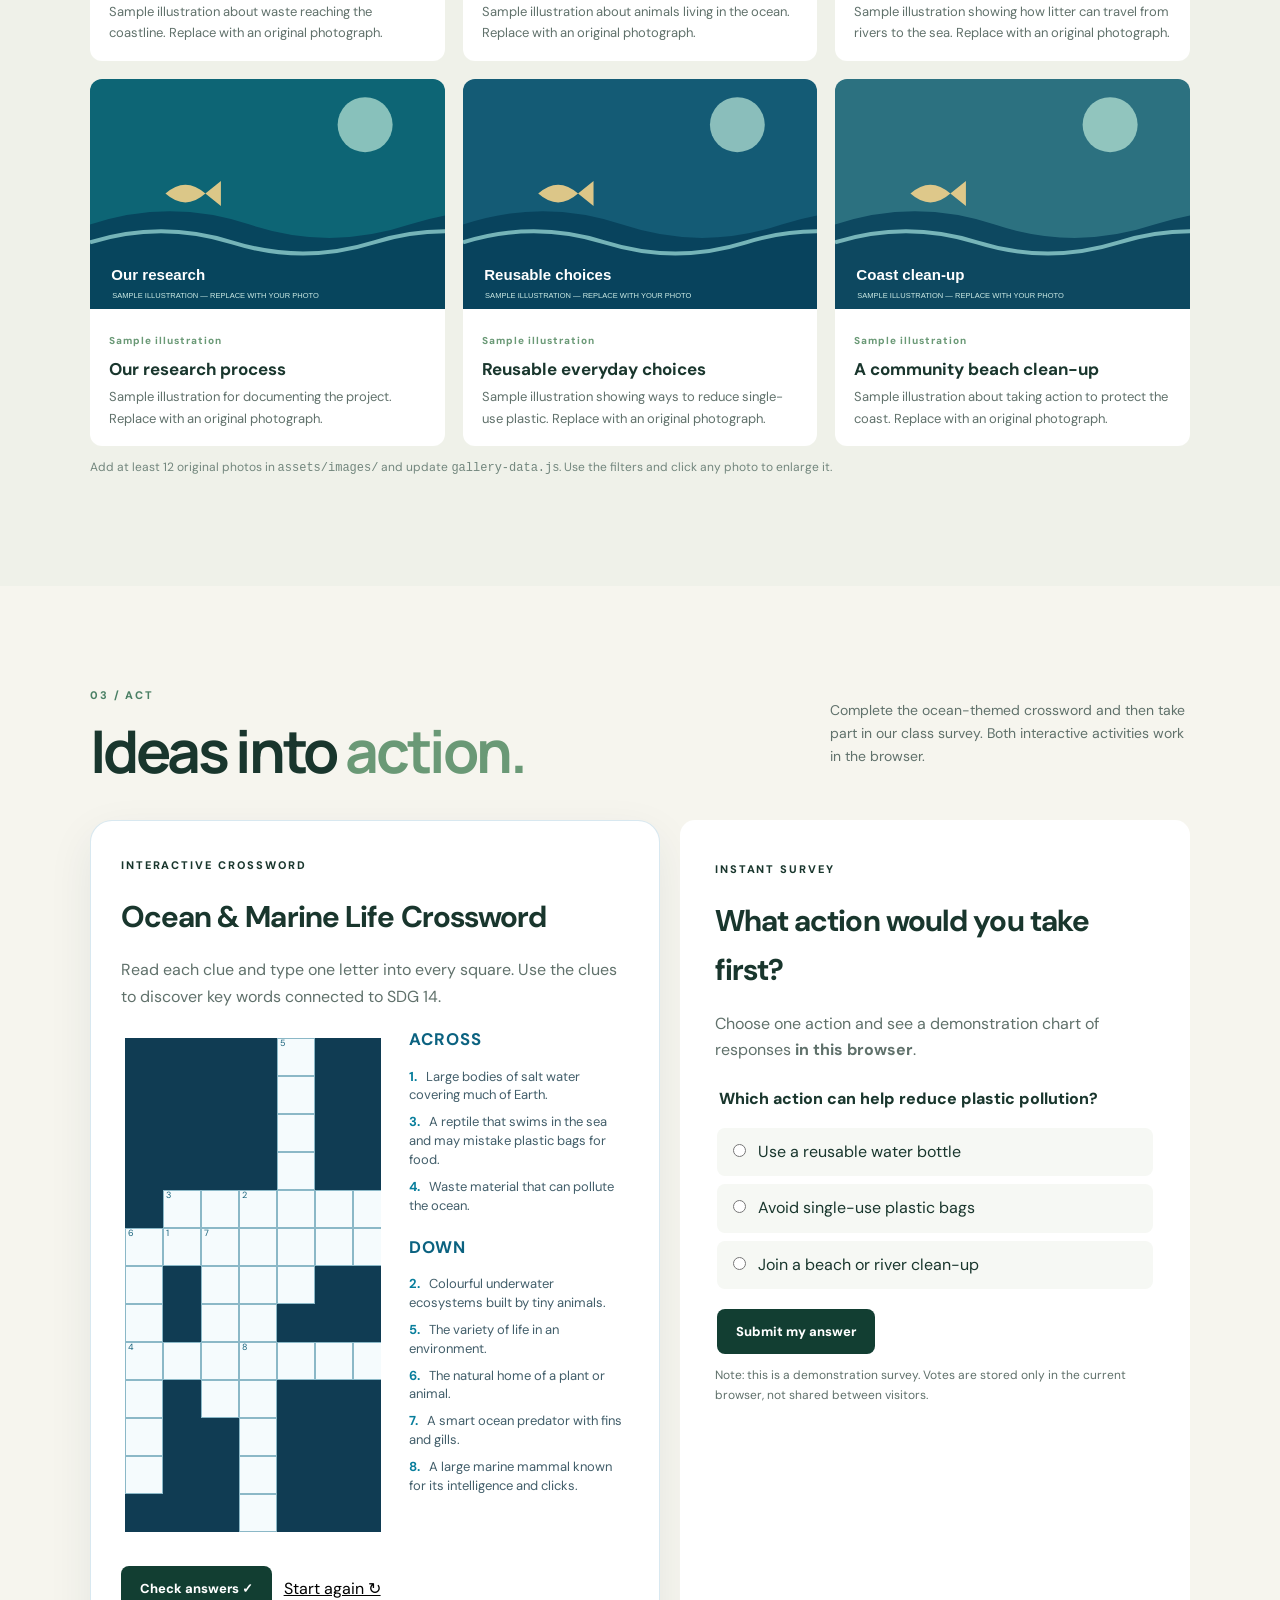
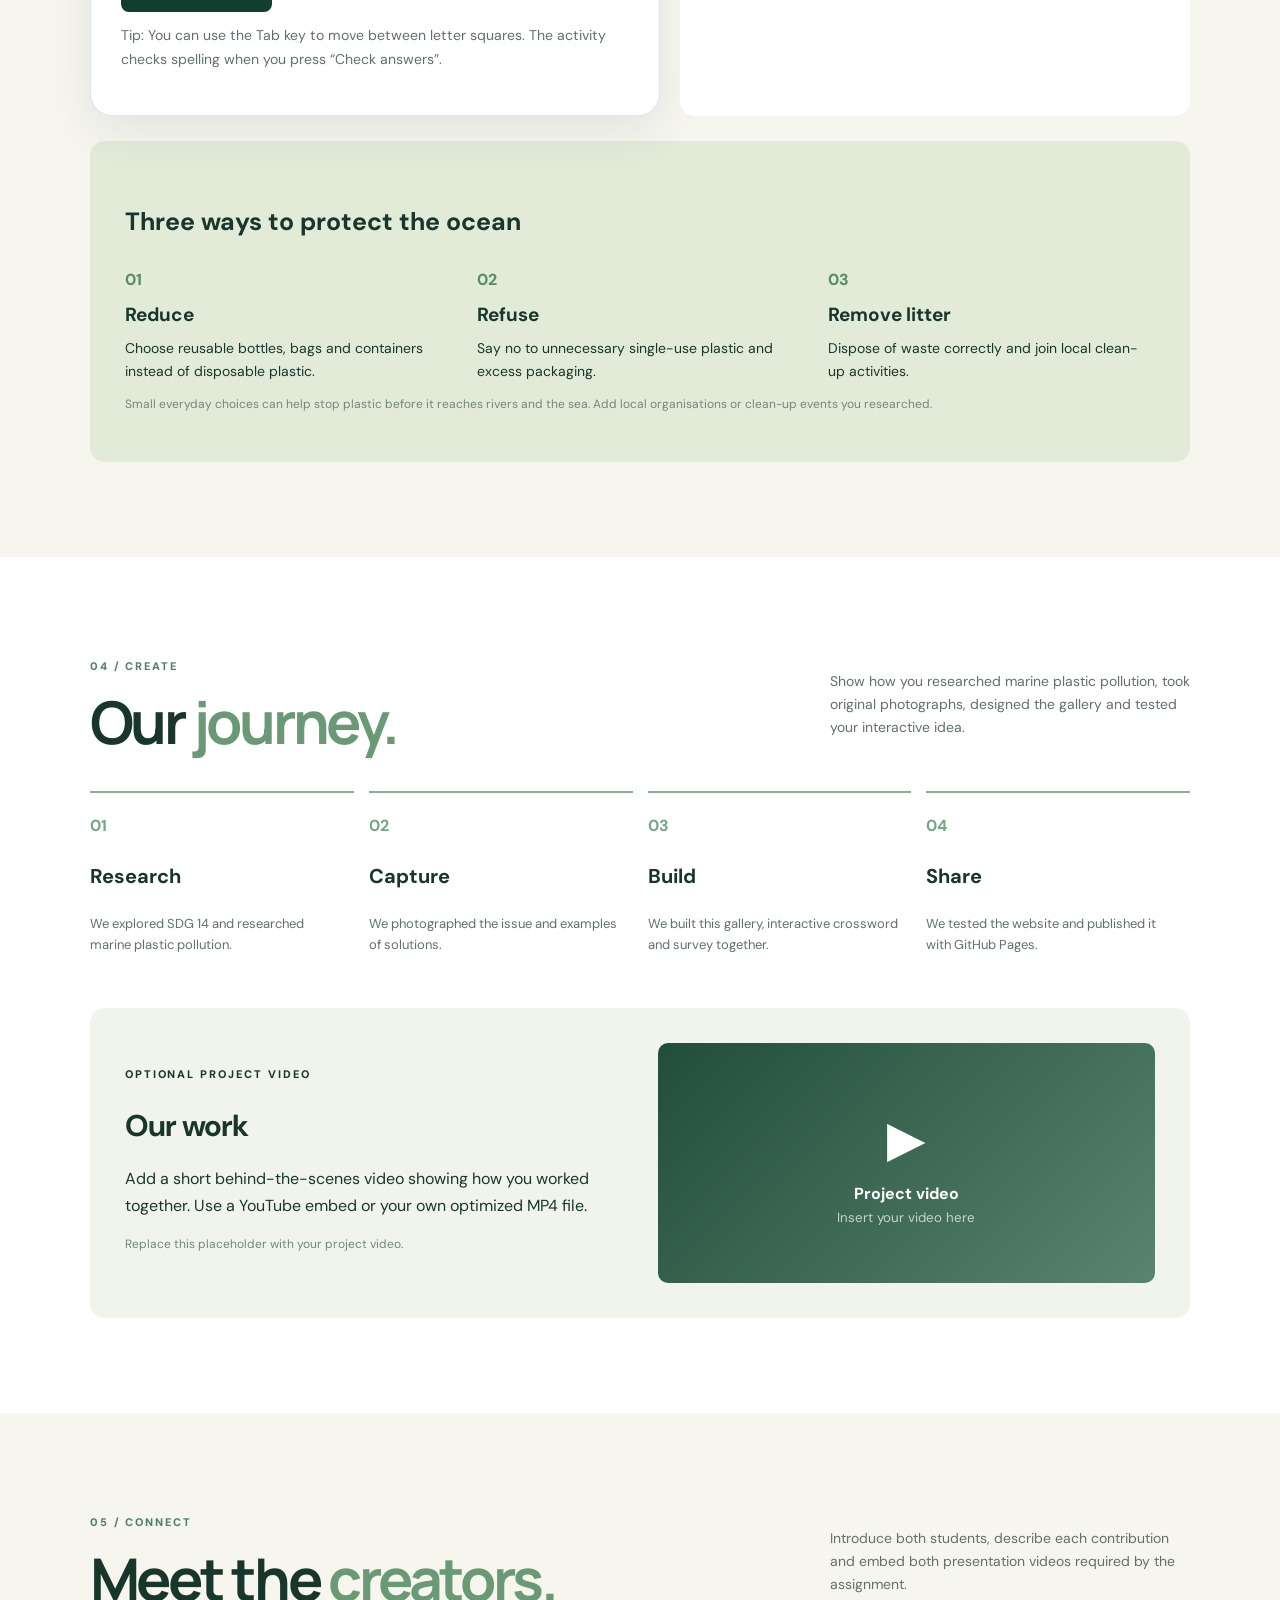
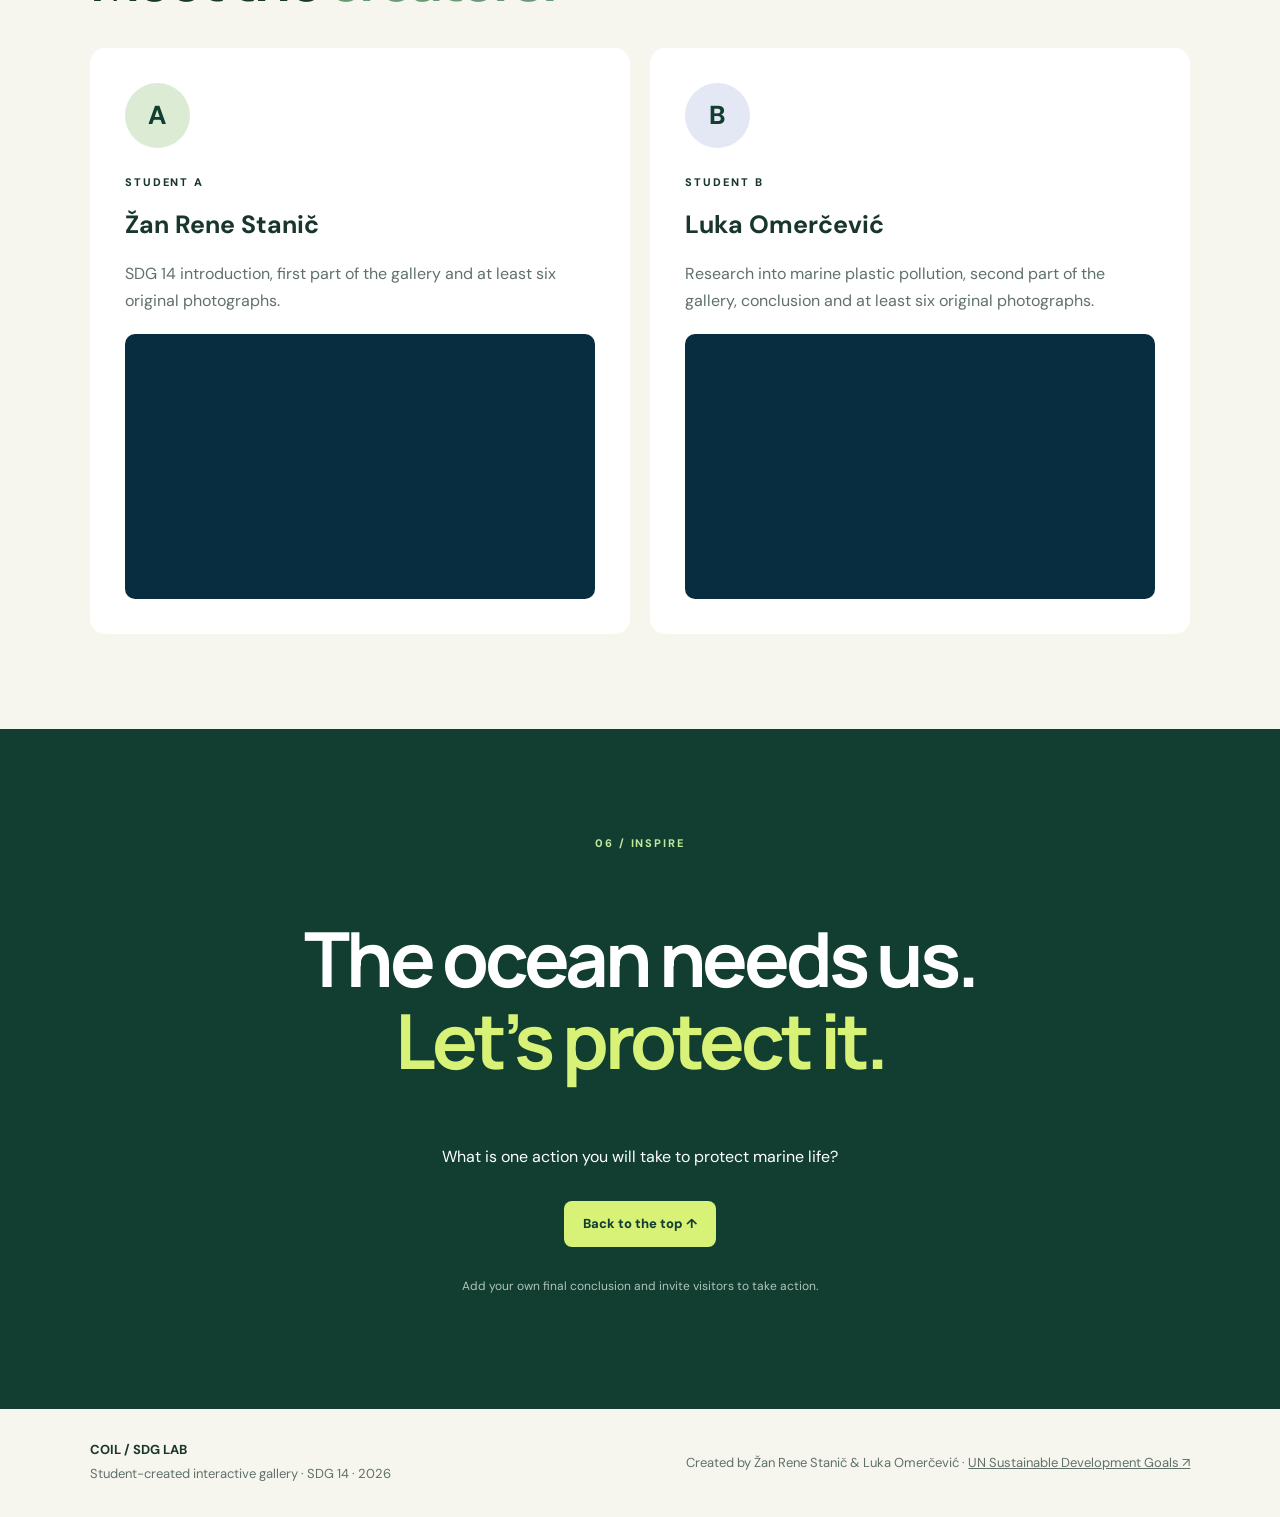
==== commit b324f1c7: "Add both student names to the gallery" ====
--- a/index.html
+++ b/index.html
@@ -29,6 +29,6 @@
 <p class="crossword-note">Tip: You can use the Tab key to move between letter squares. The activity checks spelling when you press “Check answers”.</p>
 </article><article class="interactive-card survey-card"><span class="small-tag">INSTANT SURVEY</span><h3>What action would you take first?</h3><p>Choose one action and see a demonstration chart of responses <strong>in this browser</strong>.</p><fieldset id="poll"><legend>Which action can help reduce plastic pollution?</legend><label><input type="radio" name="poll" value="Reduce"> Use a reusable water bottle</label><label><input type="radio" name="poll" value="Donate"> Avoid single-use plastic bags</label><label><input type="radio" name="poll" value="Remove litter"> Join a beach or river clean-up</label><button id="poll-vote" class="btn btn-dark" type="button">Submit my answer</button></fieldset><div id="poll-results" hidden aria-live="polite"><p class="results-note">Demo results (saved only in your browser)</p><div id="poll-bars"></div><button id="poll-reset" class="text-button" type="button">Reset demo votes</button></div><p class="hint">Note: this is a demonstration survey. Votes are stored only in the current browser, not shared between visitors.</p></article></div><div class="tips"><h3>Three ways to protect the ocean</h3><div class="tip-grid"><div><span>01</span><h4>Reduce</h4><p>Choose reusable bottles, bags and containers instead of disposable plastic.</p></div><div><span>02</span><h4>Refuse</h4><p>Say no to unnecessary single-use plastic and excess packaging.</p></div><div><span>03</span><h4>Remove litter</h4><p>Dispose of waste correctly and join local clean-up activities.</p></div></div><p class="hint">Small everyday choices can help stop plastic before it reaches rivers and the sea. Add local organisations or clean-up events you researched.</p></div></section>
 <section class="section journey-section" id="journey"><div class="section-heading"><div><span class="kicker">04 / CREATE</span><h2>Our <span class="accent">journey.</span></h2></div><p>Show how you researched marine plastic pollution, took original photographs, designed the gallery and tested your interactive idea.</p></div><div class="timeline"><div><b>01</b><h3>Research</h3><p>We explored SDG 14 and researched marine plastic pollution.</p></div><div><b>02</b><h3>Capture</h3><p>We photographed the issue and examples of solutions.</p></div><div><b>03</b><h3>Build</h3><p>We built this gallery, interactive crossword and survey together.</p></div><div><b>04</b><h3>Share</h3><p>We tested the website and published it with GitHub Pages.</p></div></div><div class="video-panel"><div><span class="small-tag">OPTIONAL PROJECT VIDEO</span><h3>Our work</h3><p>Add a short behind-the-scenes video showing how you worked together. Use a YouTube embed or your own optimized MP4 file.</p><p class="hint">Replace this placeholder with your project video.</p></div><div class="video-placeholder"><span>▶</span><strong>Project video</strong><small>Insert your video here</small></div></div></section>
-<section class="section team-section" id="team"><div class="section-heading"><div><span class="kicker">05 / CONNECT</span><h2>Meet the <span class="accent">creators.</span></h2></div><p>Introduce both students, describe each contribution and embed both presentation videos required by the assignment.</p></div><div class="team-grid"><article class="student"><div class="avatar">A</div><span class="small-tag">STUDENT A</span><h3>Student A — add your name</h3><p>SDG 14 introduction, first part of the gallery and at least six original photographs.</p><div class="video-slot video-embed"><iframe src="https://www.youtube-nocookie.com/embed/dfNMn3xMlMk" title="Student A presentation video" loading="lazy" referrerpolicy="strict-origin-when-cross-origin" allow="accelerometer; autoplay; clipboard-write; encrypted-media; gyroscope; picture-in-picture; web-share" allowfullscreen></iframe></div></article><article class="student"><div class="avatar second">B</div><span class="small-tag">STUDENT B</span><h3>Student B — add your partner’s name</h3><p>Research into marine plastic pollution, second part of the gallery, conclusion and at least six original photographs.</p><div class="video-slot video-embed"><iframe src="https://www.youtube-nocookie.com/embed/x_X0iiUoClc" title="Student B presentation video" loading="lazy" referrerpolicy="strict-origin-when-cross-origin" allow="accelerometer; autoplay; clipboard-write; encrypted-media; gyroscope; picture-in-picture; web-share" allowfullscreen></iframe></div></article></div></section>
-<section class="closing"><span class="kicker">06 / INSPIRE</span><h2>The ocean needs us.<br><em>Let’s protect it.</em></h2><p>What is one action you will take to protect marine life?</p><a class="btn btn-light" href="#home">Back to the top ↑</a><p class="hint">Add your own final conclusion and invite visitors to take action.</p></section></main><footer><div><strong>COIL / SDG LAB</strong><p>Student-created interactive gallery · SDG 14 · 2026</p></div><p>Created by Student A & Student B · <a href="https://sdgs.un.org/goals" target="_blank" rel="noopener noreferrer">UN Sustainable Development Goals ↗</a></p></footer>
+<section class="section team-section" id="team"><div class="section-heading"><div><span class="kicker">05 / CONNECT</span><h2>Meet the <span class="accent">creators.</span></h2></div><p>Introduce both students, describe each contribution and embed both presentation videos required by the assignment.</p></div><div class="team-grid"><article class="student"><div class="avatar">A</div><span class="small-tag">STUDENT A</span><h3>Žan Rene Stanič</h3><p>SDG 14 introduction, first part of the gallery and at least six original photographs.</p><div class="video-slot video-embed"><iframe src="https://www.youtube-nocookie.com/embed/dfNMn3xMlMk" title="Student A presentation video" loading="lazy" referrerpolicy="strict-origin-when-cross-origin" allow="accelerometer; autoplay; clipboard-write; encrypted-media; gyroscope; picture-in-picture; web-share" allowfullscreen></iframe></div></article><article class="student"><div class="avatar second">B</div><span class="small-tag">STUDENT B</span><h3>Luka Omerčević</h3><p>Research into marine plastic pollution, second part of the gallery, conclusion and at least six original photographs.</p><div class="video-slot video-embed"><iframe src="https://www.youtube-nocookie.com/embed/x_X0iiUoClc" title="Student B presentation video" loading="lazy" referrerpolicy="strict-origin-when-cross-origin" allow="accelerometer; autoplay; clipboard-write; encrypted-media; gyroscope; picture-in-picture; web-share" allowfullscreen></iframe></div></article></div></section>
+<section class="closing"><span class="kicker">06 / INSPIRE</span><h2>The ocean needs us.<br><em>Let’s protect it.</em></h2><p>What is one action you will take to protect marine life?</p><a class="btn btn-light" href="#home">Back to the top ↑</a><p class="hint">Add your own final conclusion and invite visitors to take action.</p></section></main><footer><div><strong>COIL / SDG LAB</strong><p>Student-created interactive gallery · SDG 14 · 2026</p></div><p>Created by Žan Rene Stanič & Luka Omerčević · <a href="https://sdgs.un.org/goals" target="_blank" rel="noopener noreferrer">UN Sustainable Development Goals ↗</a></p></footer>
 <div class="lightbox" id="lightbox" hidden role="dialog" aria-modal="true" aria-label="Photo viewer"><button id="lightbox-close" class="lightbox-close" aria-label="Close photo viewer">×</button><img id="lightbox-image" src="" alt=""><p id="lightbox-caption"></p></div><script src="gallery-data.js"></script><script src="script.js"></script></body></html>
--- a/style.css
+++ b/style.css
@@ -33,3 +33,8 @@
 .crossword-clues .crossword-group p{font-size:13px;line-height:1.45;margin:8px 0;color:#425e6a}
 .crossword-clues .crossword-group p b{color:#087e9c;margin-right:6px}
 @media(max-width:760px){.crossword-real{grid-template-columns:1fr}.crossword-square{width:31px;height:31px}}
+
+/* Responsive YouTube presentation embeds */
+.video-slot.video-embed{display:block;min-height:0;padding:0;overflow:hidden;background:#082d40;aspect-ratio:16/9}
+.video-slot.video-embed iframe{display:block;width:100%;height:100%;min-height:180px;border:0;aspect-ratio:16/9}
+@media(max-width:640px){.video-slot.video-embed iframe{min-height:190px}}
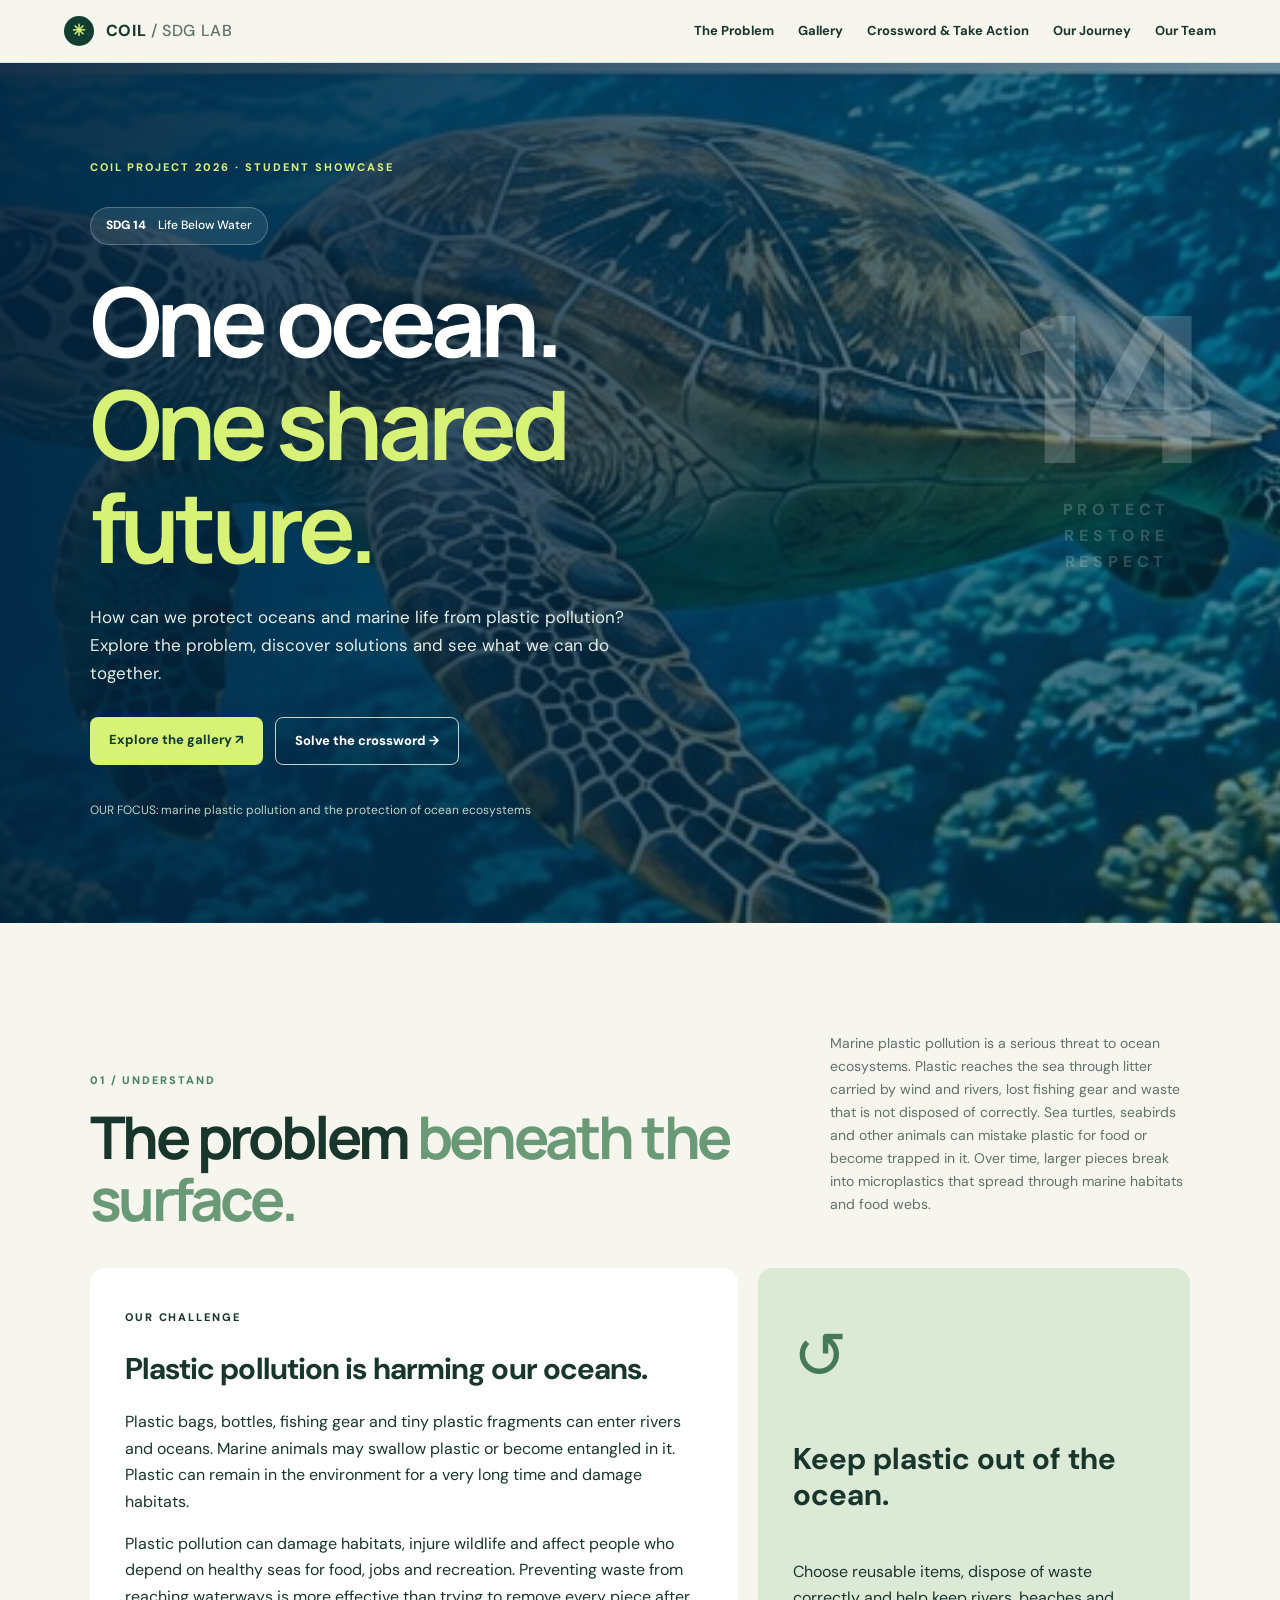
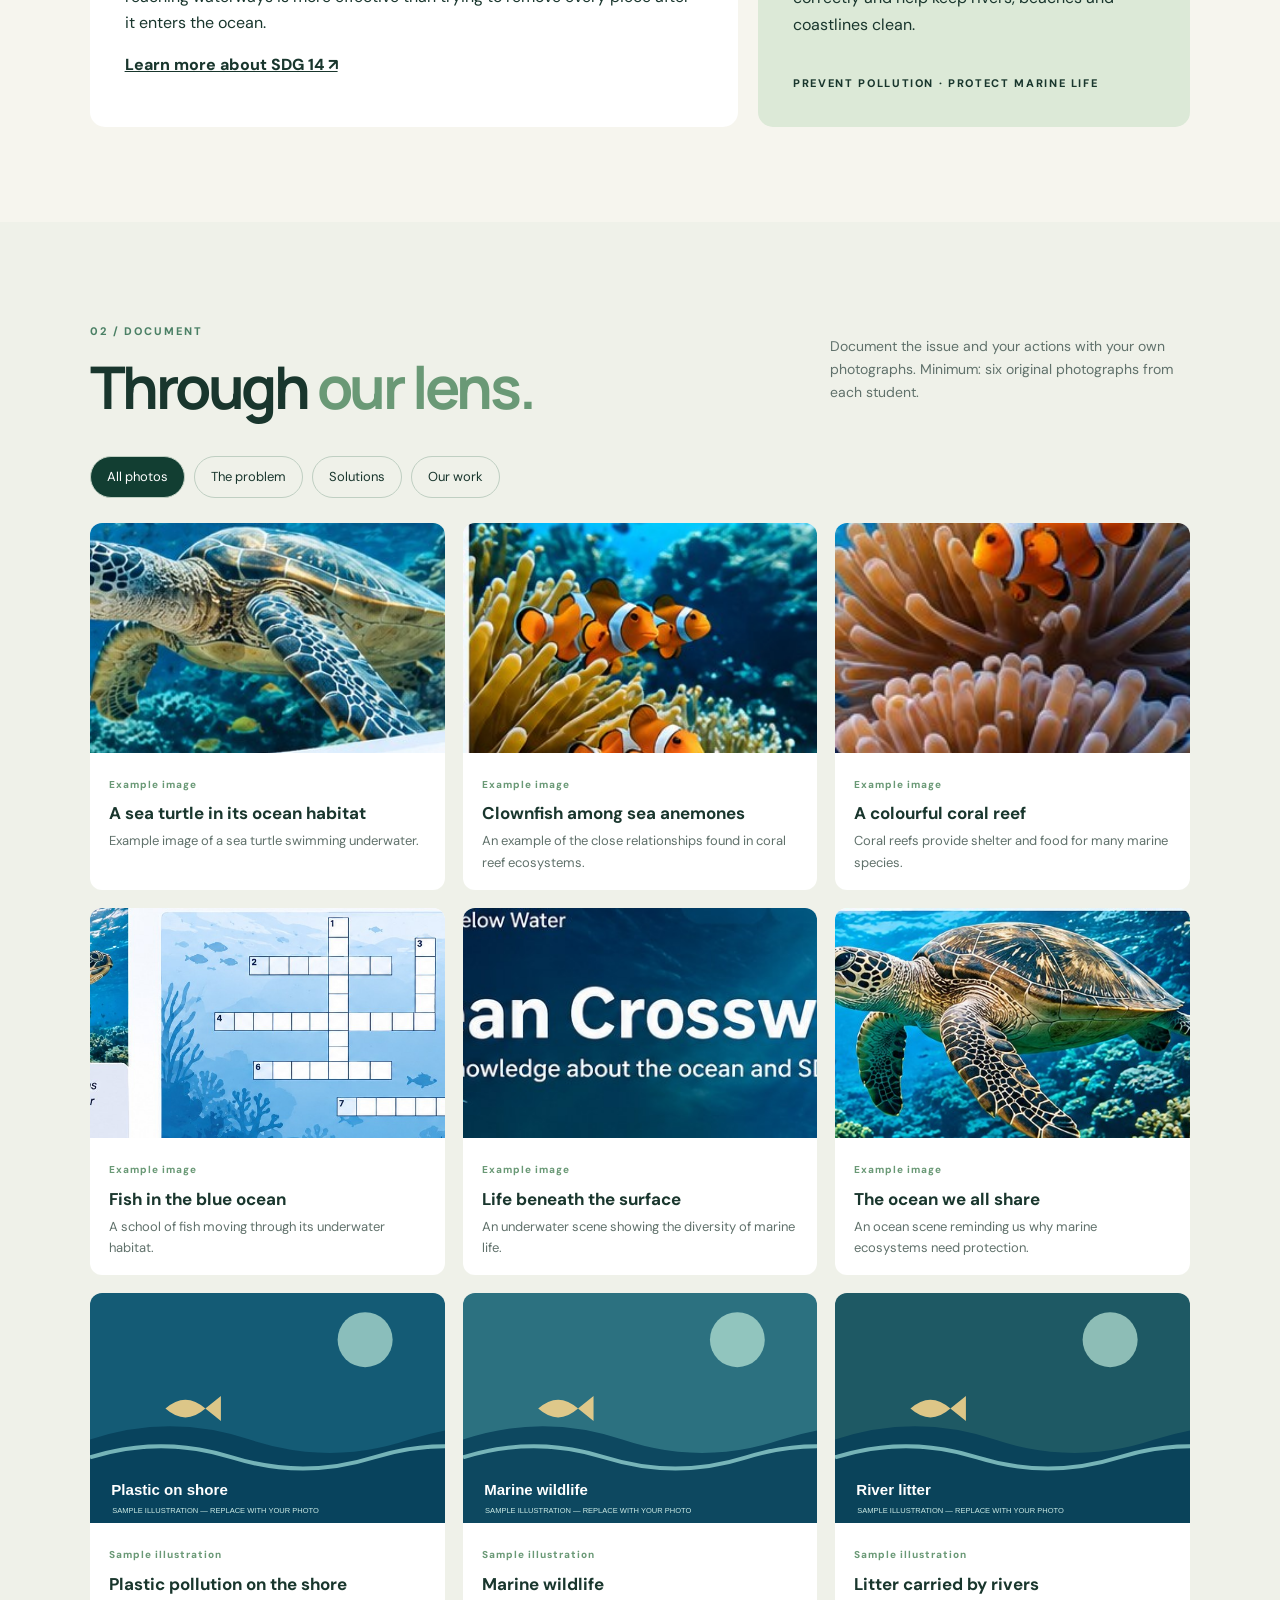
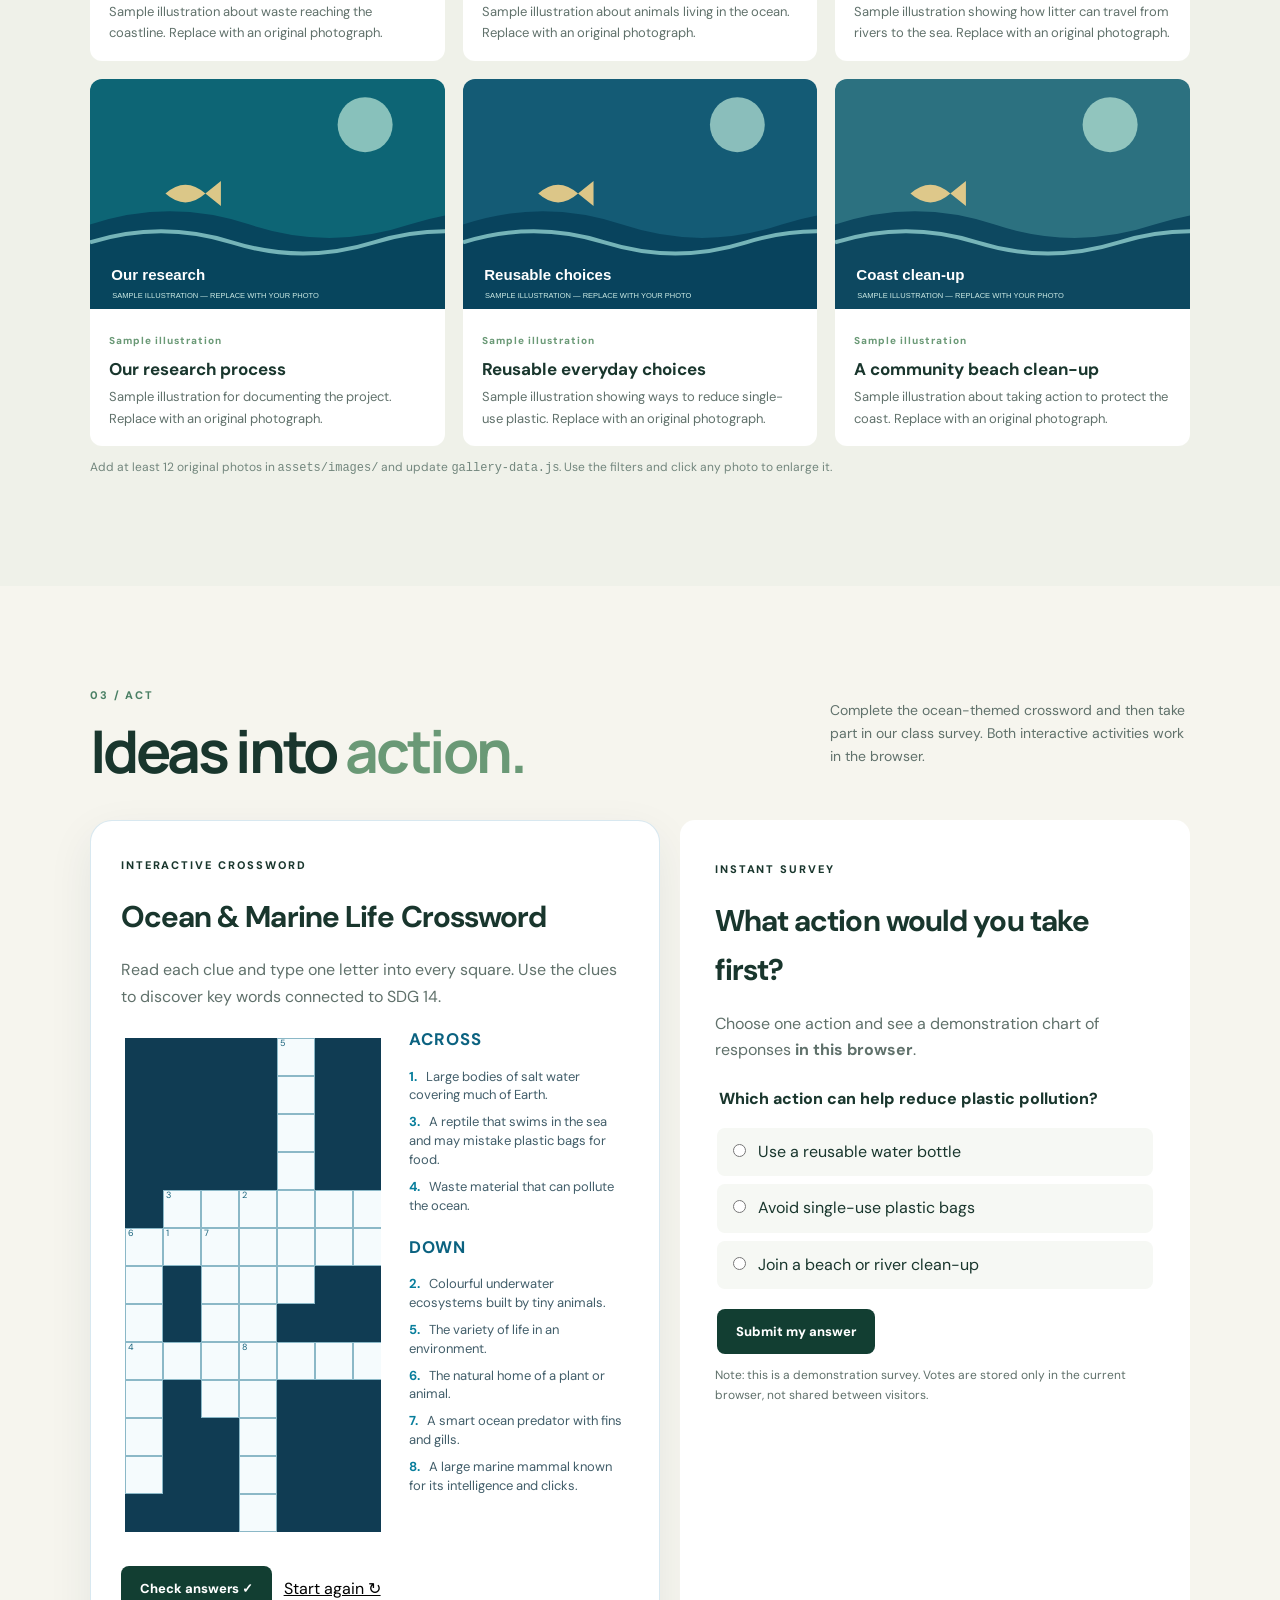
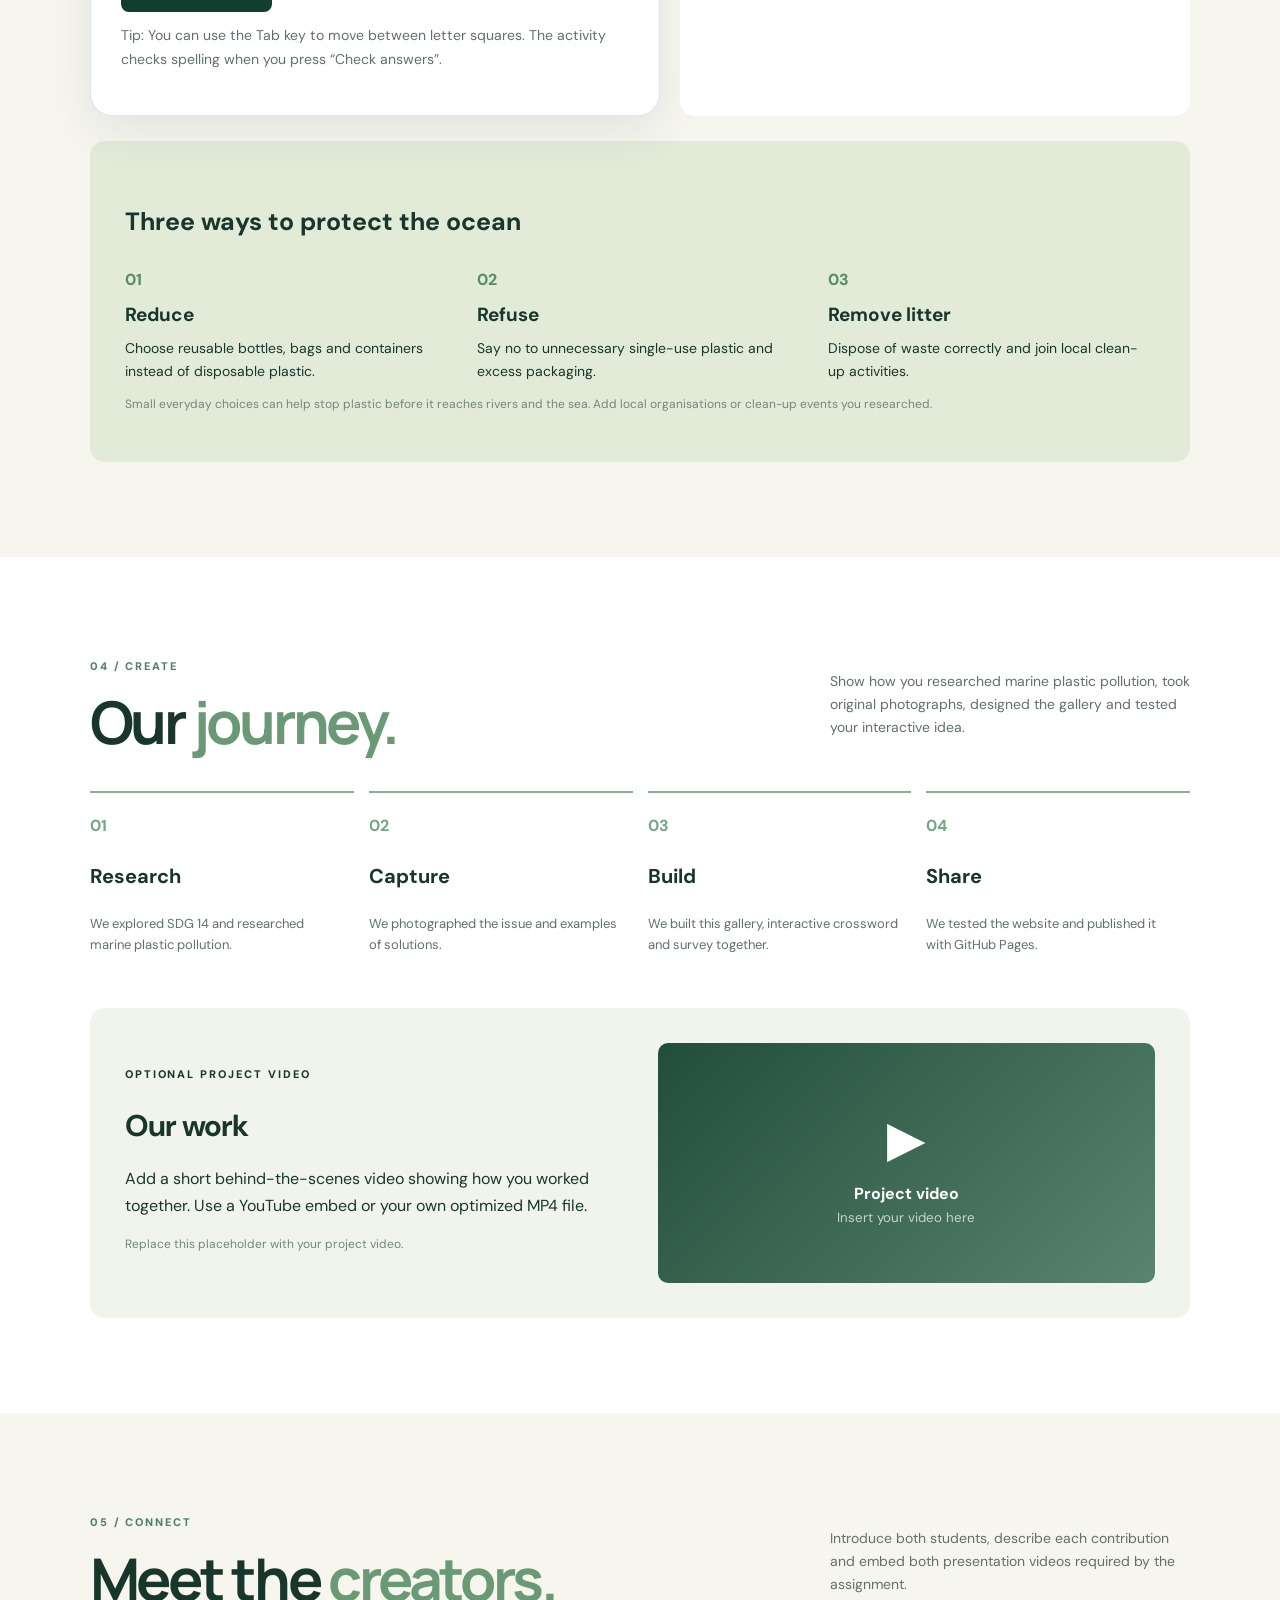
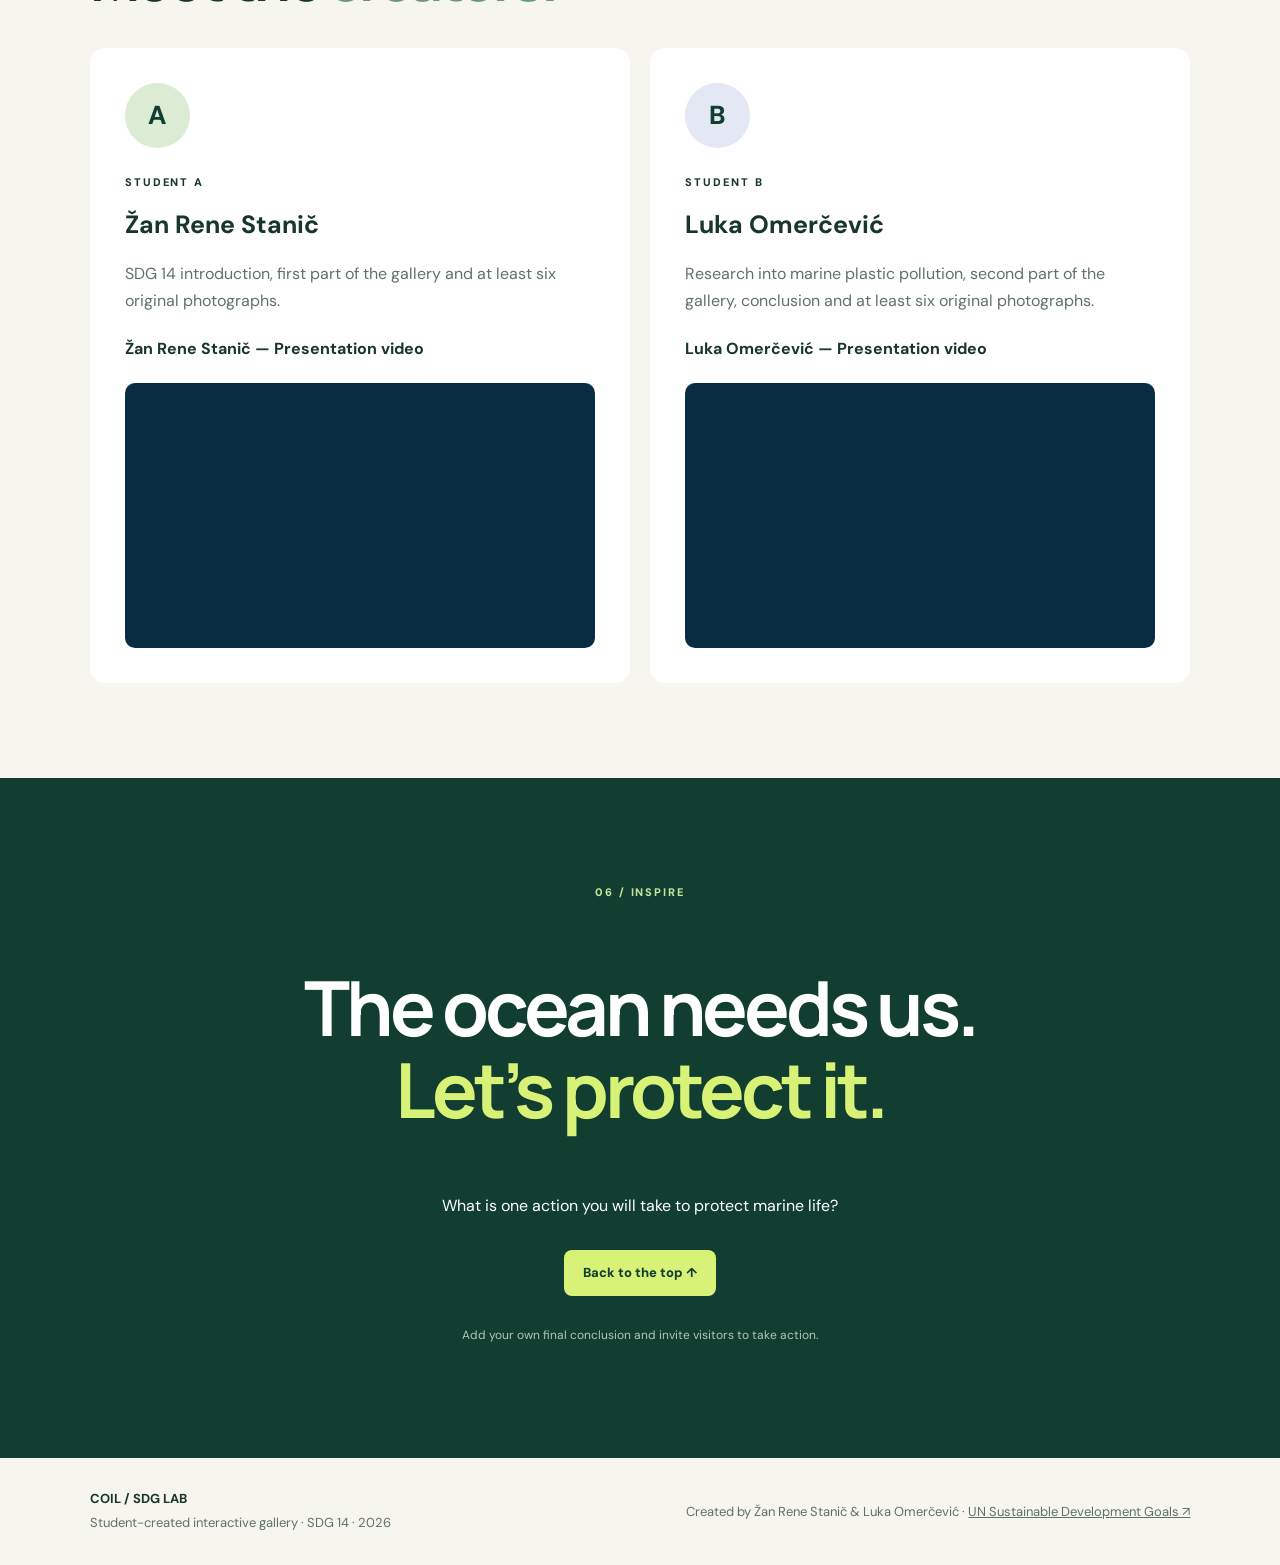
==== commit 66600e83: "Add student names directly above each presentation video" ====
--- a/index.html
+++ b/index.html
@@ -29,6 +29,6 @@
 <p class="crossword-note">Tip: You can use the Tab key to move between letter squares. The activity checks spelling when you press “Check answers”.</p>
 </article><article class="interactive-card survey-card"><span class="small-tag">INSTANT SURVEY</span><h3>What action would you take first?</h3><p>Choose one action and see a demonstration chart of responses <strong>in this browser</strong>.</p><fieldset id="poll"><legend>Which action can help reduce plastic pollution?</legend><label><input type="radio" name="poll" value="Reduce"> Use a reusable water bottle</label><label><input type="radio" name="poll" value="Donate"> Avoid single-use plastic bags</label><label><input type="radio" name="poll" value="Remove litter"> Join a beach or river clean-up</label><button id="poll-vote" class="btn btn-dark" type="button">Submit my answer</button></fieldset><div id="poll-results" hidden aria-live="polite"><p class="results-note">Demo results (saved only in your browser)</p><div id="poll-bars"></div><button id="poll-reset" class="text-button" type="button">Reset demo votes</button></div><p class="hint">Note: this is a demonstration survey. Votes are stored only in the current browser, not shared between visitors.</p></article></div><div class="tips"><h3>Three ways to protect the ocean</h3><div class="tip-grid"><div><span>01</span><h4>Reduce</h4><p>Choose reusable bottles, bags and containers instead of disposable plastic.</p></div><div><span>02</span><h4>Refuse</h4><p>Say no to unnecessary single-use plastic and excess packaging.</p></div><div><span>03</span><h4>Remove litter</h4><p>Dispose of waste correctly and join local clean-up activities.</p></div></div><p class="hint">Small everyday choices can help stop plastic before it reaches rivers and the sea. Add local organisations or clean-up events you researched.</p></div></section>
 <section class="section journey-section" id="journey"><div class="section-heading"><div><span class="kicker">04 / CREATE</span><h2>Our <span class="accent">journey.</span></h2></div><p>Show how you researched marine plastic pollution, took original photographs, designed the gallery and tested your interactive idea.</p></div><div class="timeline"><div><b>01</b><h3>Research</h3><p>We explored SDG 14 and researched marine plastic pollution.</p></div><div><b>02</b><h3>Capture</h3><p>We photographed the issue and examples of solutions.</p></div><div><b>03</b><h3>Build</h3><p>We built this gallery, interactive crossword and survey together.</p></div><div><b>04</b><h3>Share</h3><p>We tested the website and published it with GitHub Pages.</p></div></div><div class="video-panel"><div><span class="small-tag">OPTIONAL PROJECT VIDEO</span><h3>Our work</h3><p>Add a short behind-the-scenes video showing how you worked together. Use a YouTube embed or your own optimized MP4 file.</p><p class="hint">Replace this placeholder with your project video.</p></div><div class="video-placeholder"><span>▶</span><strong>Project video</strong><small>Insert your video here</small></div></div></section>
-<section class="section team-section" id="team"><div class="section-heading"><div><span class="kicker">05 / CONNECT</span><h2>Meet the <span class="accent">creators.</span></h2></div><p>Introduce both students, describe each contribution and embed both presentation videos required by the assignment.</p></div><div class="team-grid"><article class="student"><div class="avatar">A</div><span class="small-tag">STUDENT A</span><h3>Žan Rene Stanič</h3><p>SDG 14 introduction, first part of the gallery and at least six original photographs.</p><div class="video-slot video-embed"><iframe src="https://www.youtube-nocookie.com/embed/dfNMn3xMlMk" title="Student A presentation video" loading="lazy" referrerpolicy="strict-origin-when-cross-origin" allow="accelerometer; autoplay; clipboard-write; encrypted-media; gyroscope; picture-in-picture; web-share" allowfullscreen></iframe></div></article><article class="student"><div class="avatar second">B</div><span class="small-tag">STUDENT B</span><h3>Luka Omerčević</h3><p>Research into marine plastic pollution, second part of the gallery, conclusion and at least six original photographs.</p><div class="video-slot video-embed"><iframe src="https://www.youtube-nocookie.com/embed/x_X0iiUoClc" title="Student B presentation video" loading="lazy" referrerpolicy="strict-origin-when-cross-origin" allow="accelerometer; autoplay; clipboard-write; encrypted-media; gyroscope; picture-in-picture; web-share" allowfullscreen></iframe></div></article></div></section>
+<section class="section team-section" id="team"><div class="section-heading"><div><span class="kicker">05 / CONNECT</span><h2>Meet the <span class="accent">creators.</span></h2></div><p>Introduce both students, describe each contribution and embed both presentation videos required by the assignment.</p></div><div class="team-grid"><article class="student"><div class="avatar">A</div><span class="small-tag">STUDENT A</span><h3>Žan Rene Stanič</h3><p>SDG 14 introduction, first part of the gallery and at least six original photographs.</p><h4 class="video-caption">Žan Rene Stanič — Presentation video</h4><div class="video-slot video-embed"><iframe src="https://www.youtube-nocookie.com/embed/dfNMn3xMlMk" title="Student A presentation video" loading="lazy" referrerpolicy="strict-origin-when-cross-origin" allow="accelerometer; autoplay; clipboard-write; encrypted-media; gyroscope; picture-in-picture; web-share" allowfullscreen></iframe></div></article><article class="student"><div class="avatar second">B</div><span class="small-tag">STUDENT B</span><h3>Luka Omerčević</h3><p>Research into marine plastic pollution, second part of the gallery, conclusion and at least six original photographs.</p><h4 class="video-caption">Luka Omerčević — Presentation video</h4><div class="video-slot video-embed"><iframe src="https://www.youtube-nocookie.com/embed/x_X0iiUoClc" title="Student B presentation video" loading="lazy" referrerpolicy="strict-origin-when-cross-origin" allow="accelerometer; autoplay; clipboard-write; encrypted-media; gyroscope; picture-in-picture; web-share" allowfullscreen></iframe></div></article></div></section>
 <section class="closing"><span class="kicker">06 / INSPIRE</span><h2>The ocean needs us.<br><em>Let’s protect it.</em></h2><p>What is one action you will take to protect marine life?</p><a class="btn btn-light" href="#home">Back to the top ↑</a><p class="hint">Add your own final conclusion and invite visitors to take action.</p></section></main><footer><div><strong>COIL / SDG LAB</strong><p>Student-created interactive gallery · SDG 14 · 2026</p></div><p>Created by Žan Rene Stanič & Luka Omerčević · <a href="https://sdgs.un.org/goals" target="_blank" rel="noopener noreferrer">UN Sustainable Development Goals ↗</a></p></footer>
 <div class="lightbox" id="lightbox" hidden role="dialog" aria-modal="true" aria-label="Photo viewer"><button id="lightbox-close" class="lightbox-close" aria-label="Close photo viewer">×</button><img id="lightbox-image" src="" alt=""><p id="lightbox-caption"></p></div><script src="gallery-data.js"></script><script src="script.js"></script></body></html>
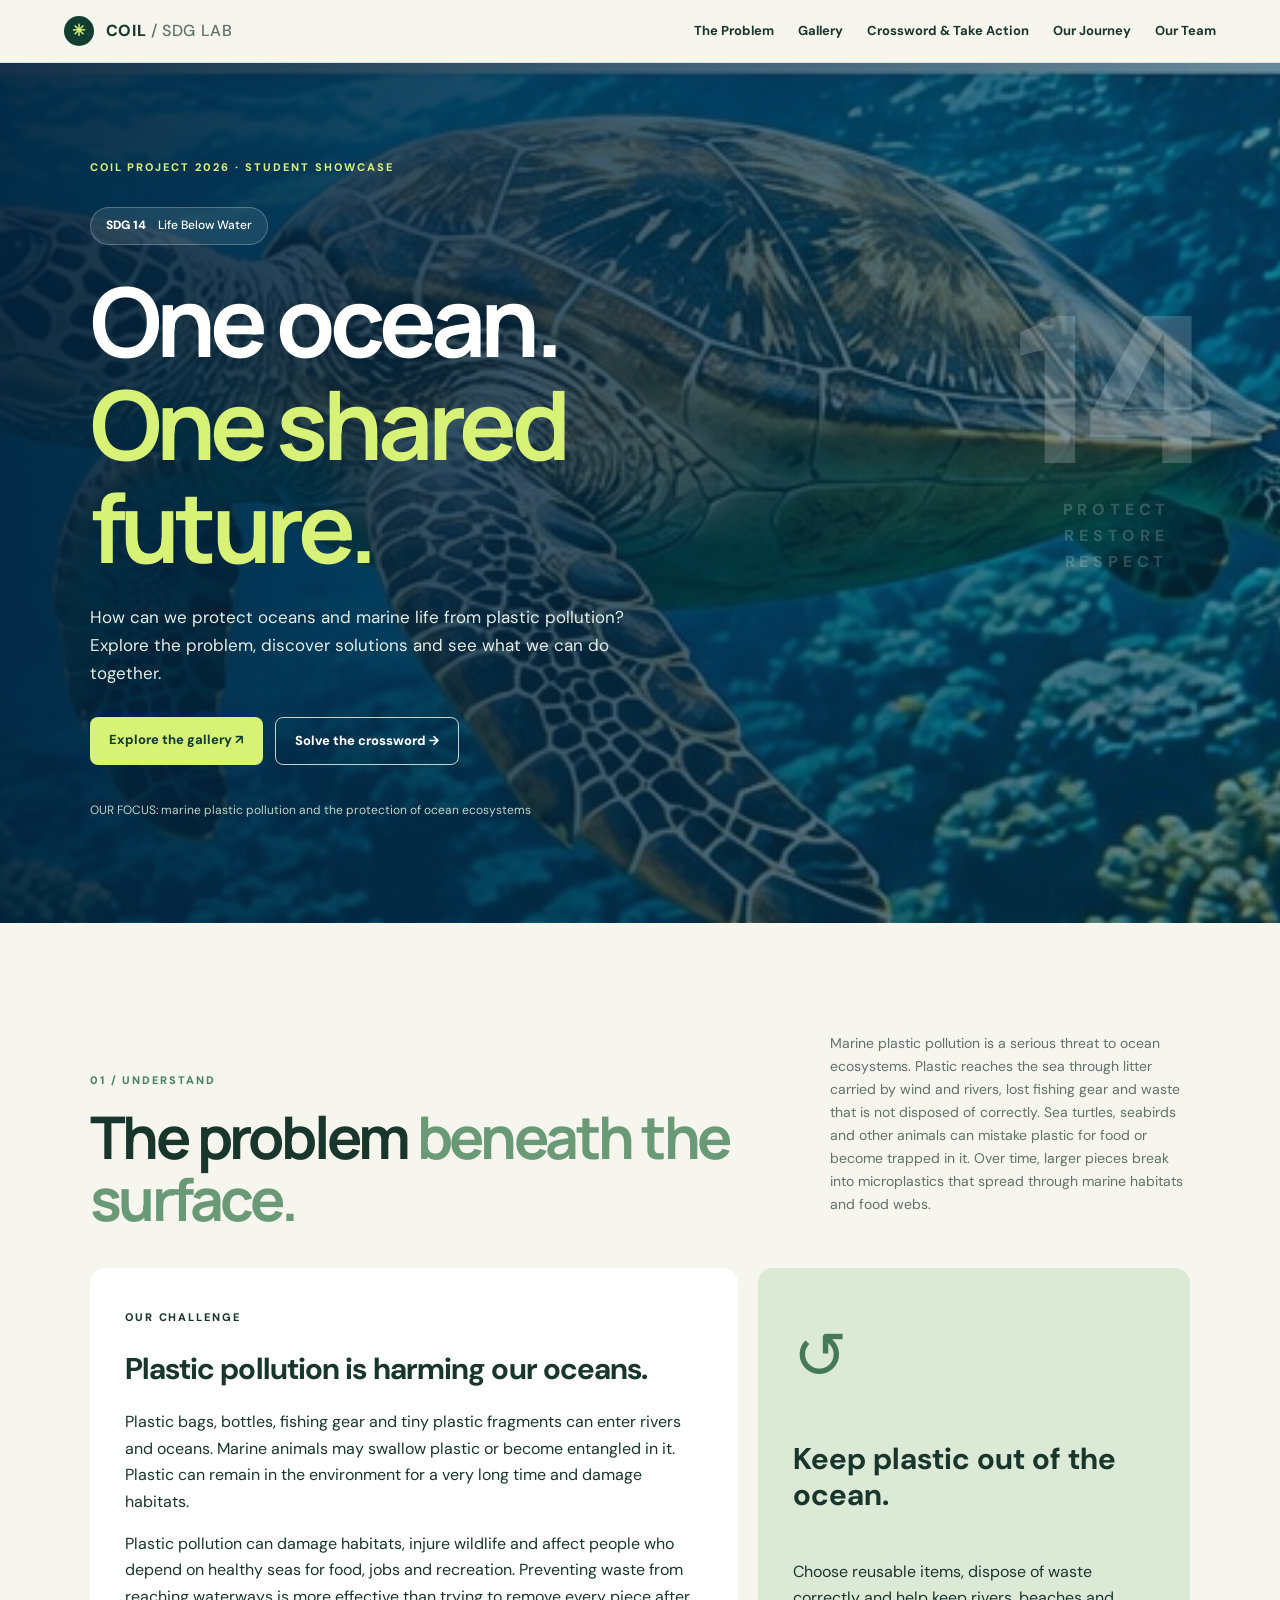
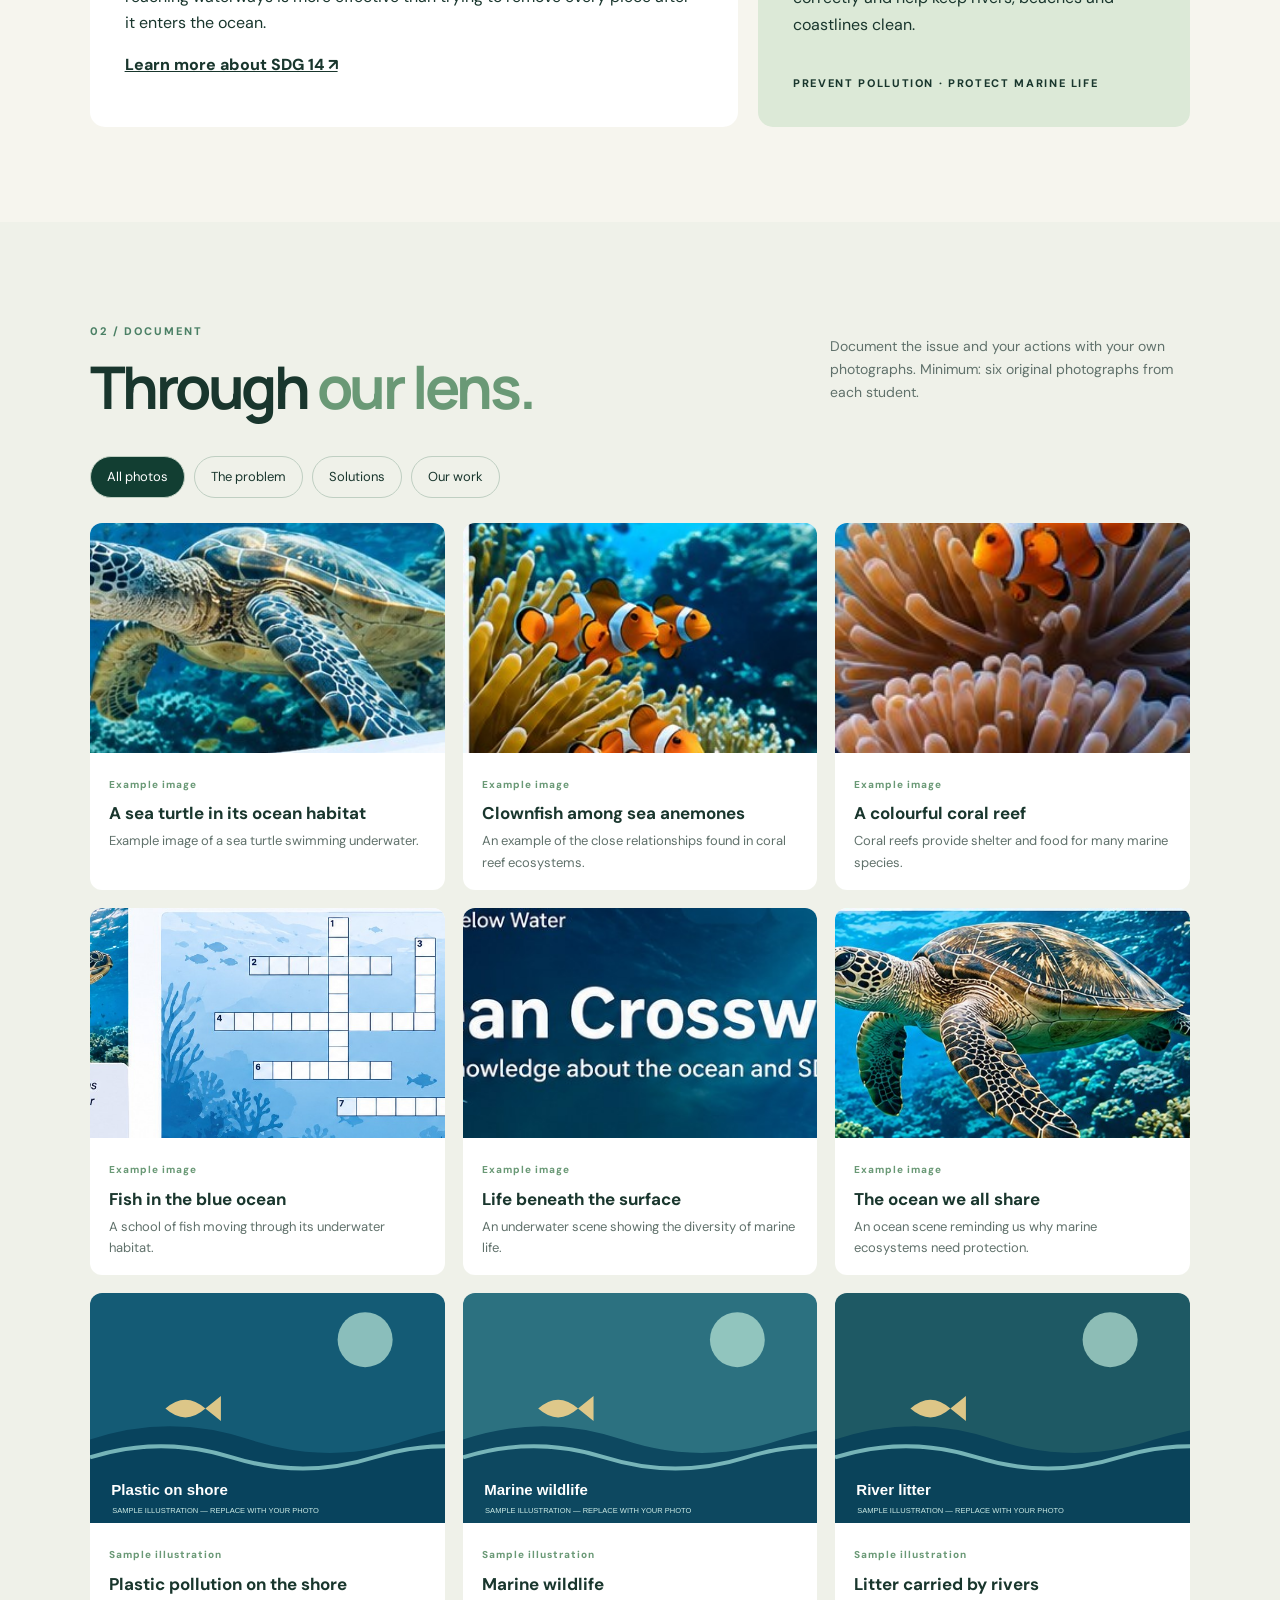
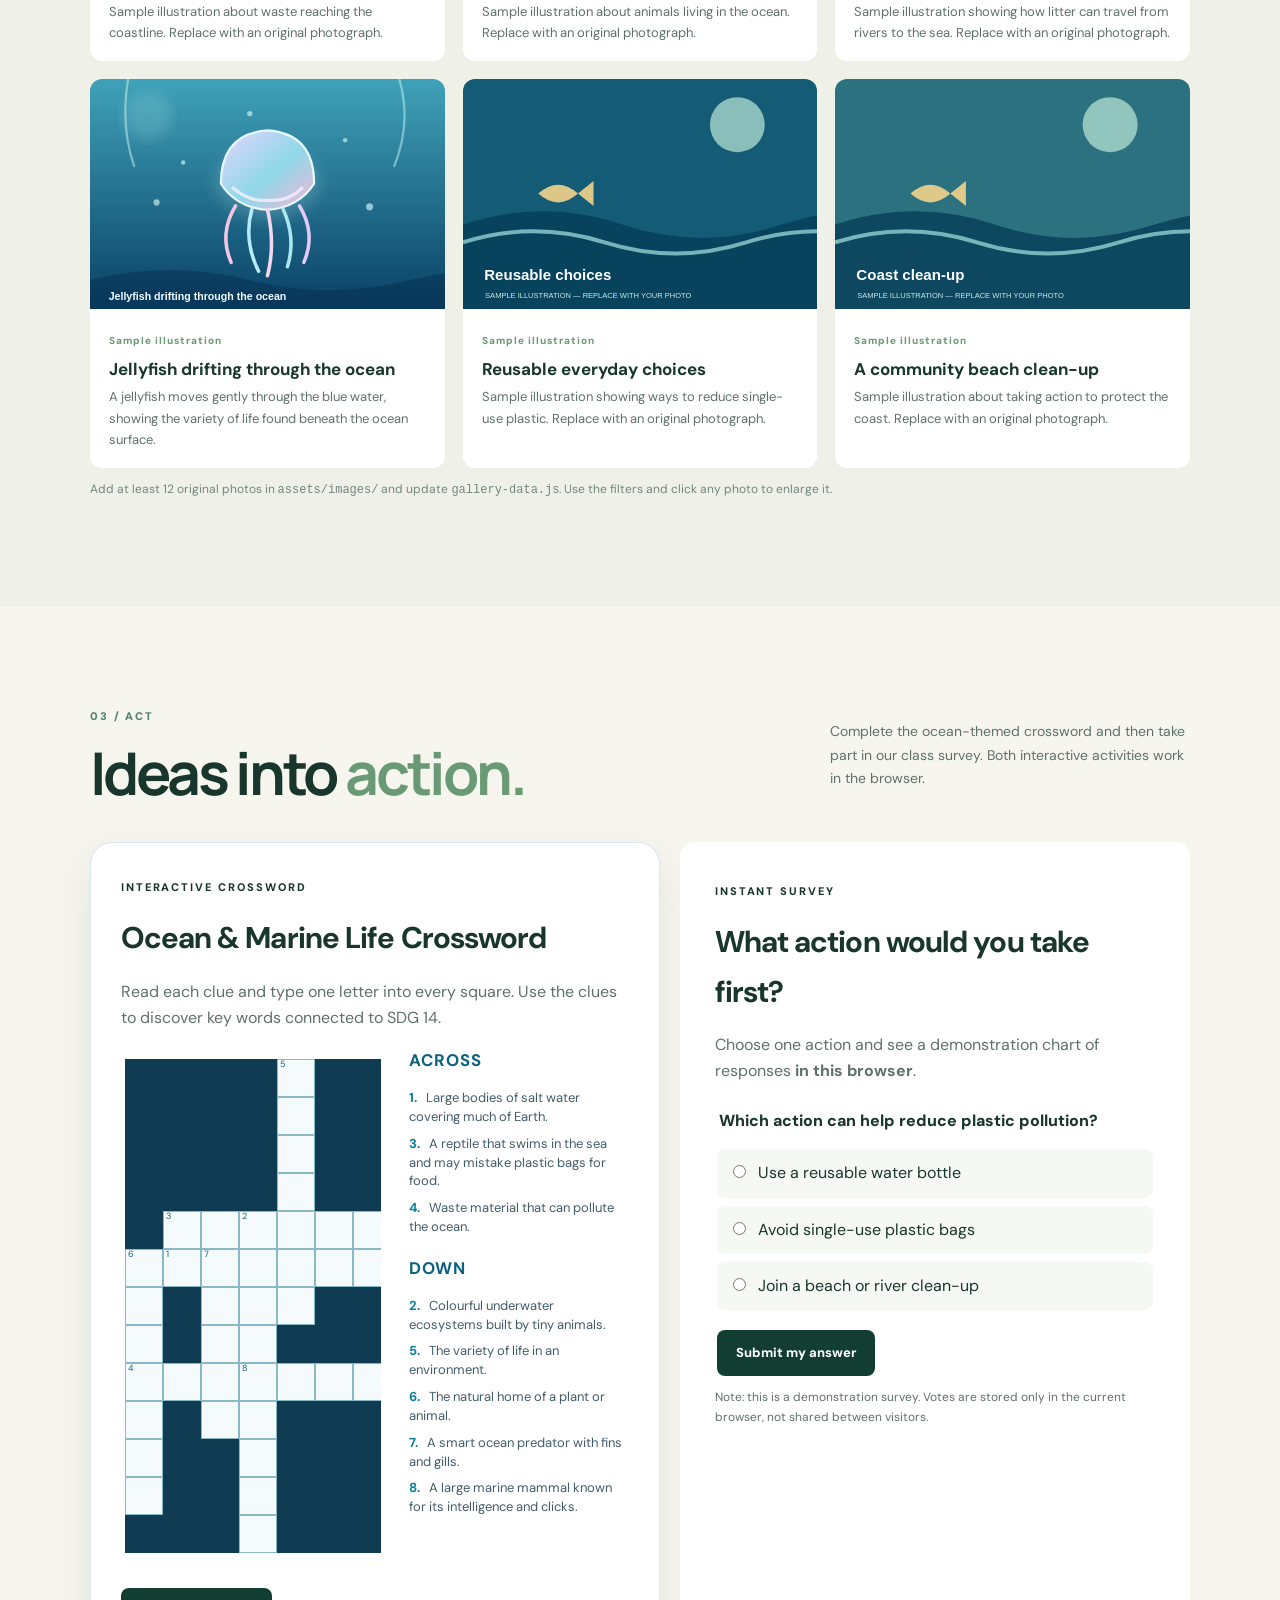
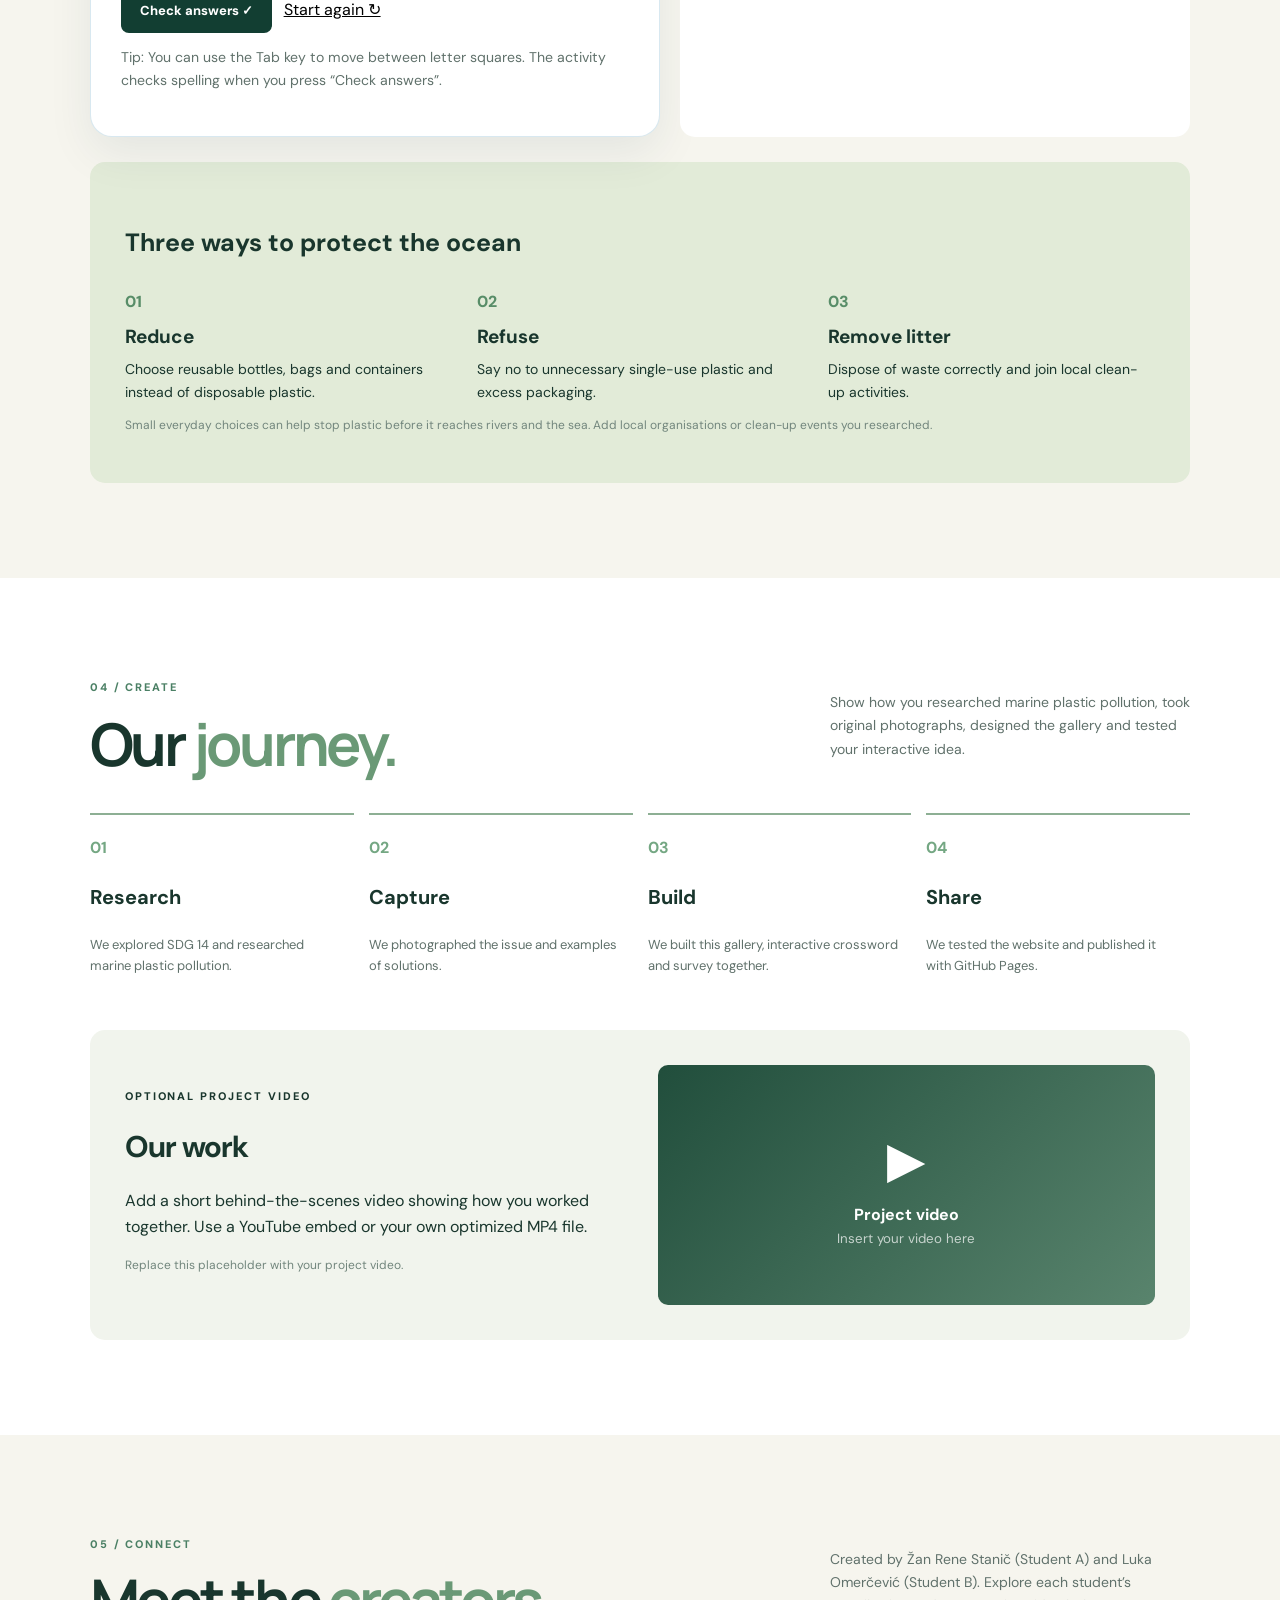
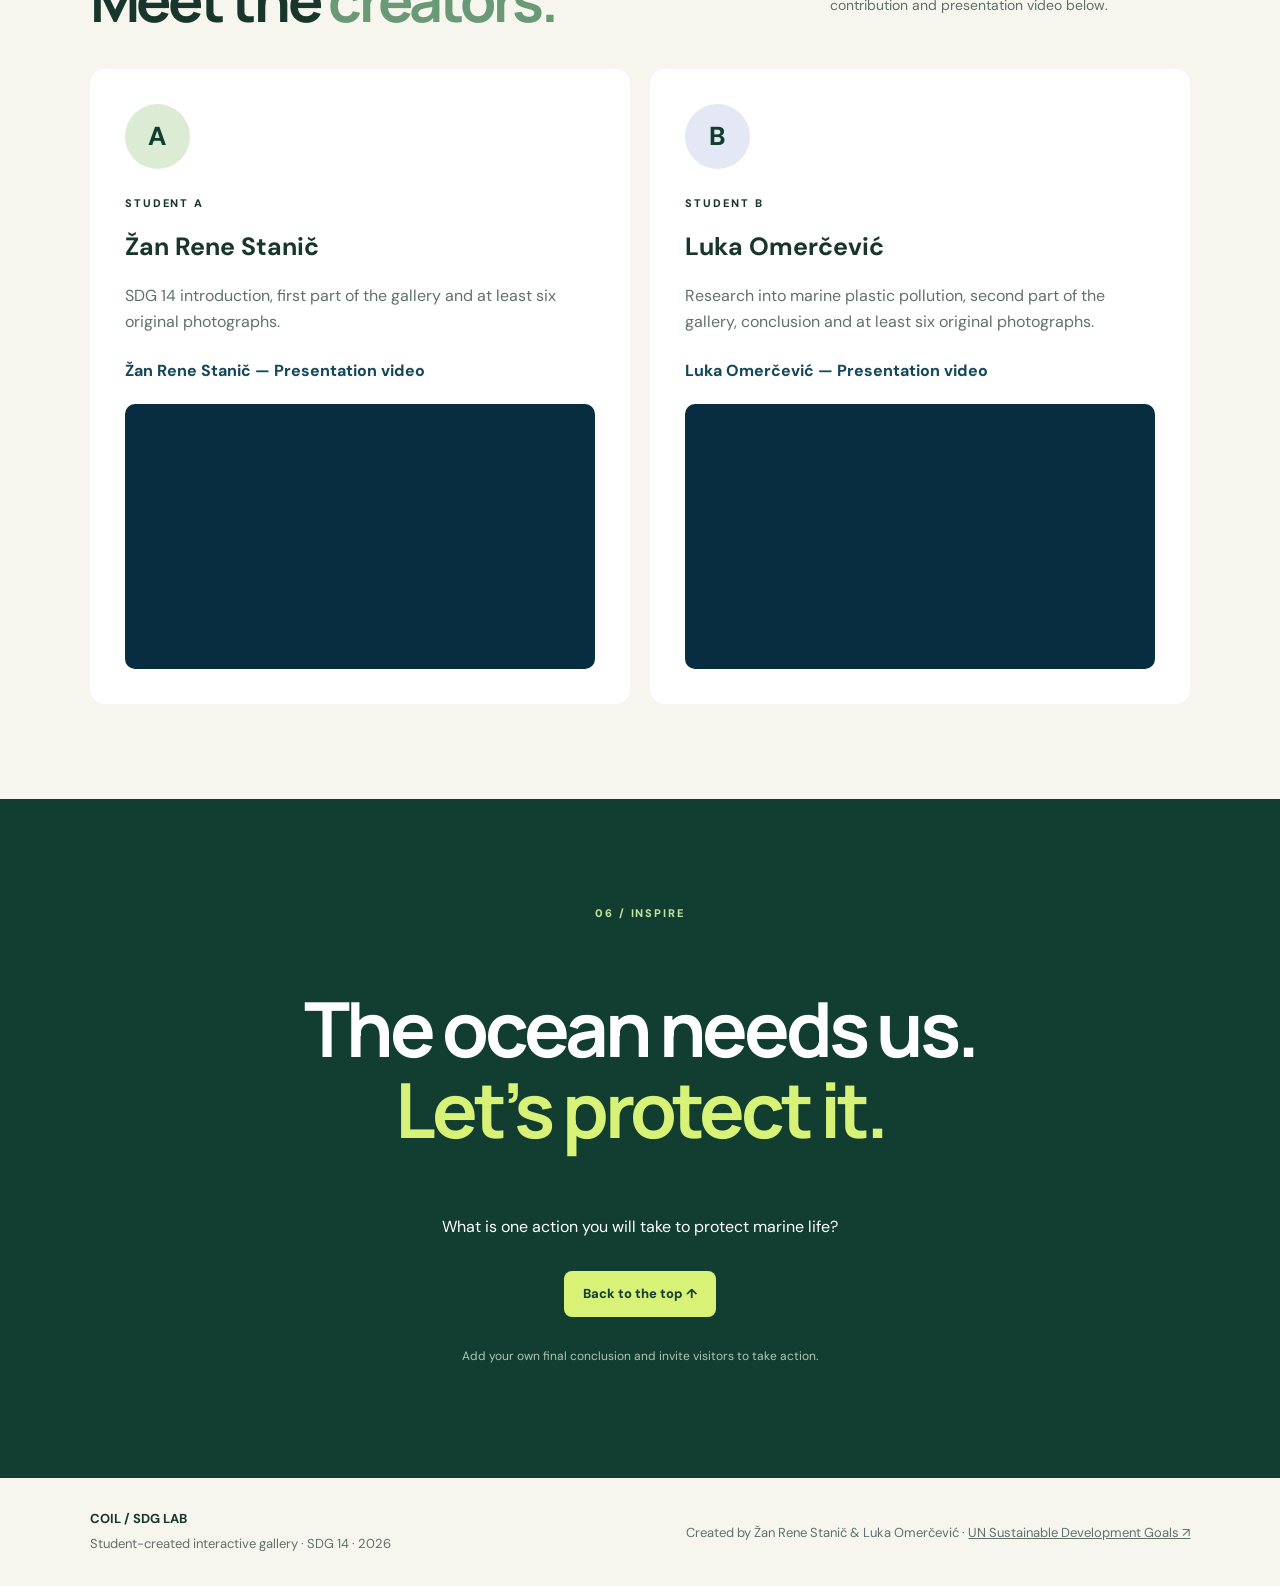
==== commit e371071d: "Ensure creator section displays both students' names clearly" ====
--- a/index.html
+++ b/index.html
@@ -29,6 +29,6 @@
 <p class="crossword-note">Tip: You can use the Tab key to move between letter squares. The activity checks spelling when you press “Check answers”.</p>
 </article><article class="interactive-card survey-card"><span class="small-tag">INSTANT SURVEY</span><h3>What action would you take first?</h3><p>Choose one action and see a demonstration chart of responses <strong>in this browser</strong>.</p><fieldset id="poll"><legend>Which action can help reduce plastic pollution?</legend><label><input type="radio" name="poll" value="Reduce"> Use a reusable water bottle</label><label><input type="radio" name="poll" value="Donate"> Avoid single-use plastic bags</label><label><input type="radio" name="poll" value="Remove litter"> Join a beach or river clean-up</label><button id="poll-vote" class="btn btn-dark" type="button">Submit my answer</button></fieldset><div id="poll-results" hidden aria-live="polite"><p class="results-note">Demo results (saved only in your browser)</p><div id="poll-bars"></div><button id="poll-reset" class="text-button" type="button">Reset demo votes</button></div><p class="hint">Note: this is a demonstration survey. Votes are stored only in the current browser, not shared between visitors.</p></article></div><div class="tips"><h3>Three ways to protect the ocean</h3><div class="tip-grid"><div><span>01</span><h4>Reduce</h4><p>Choose reusable bottles, bags and containers instead of disposable plastic.</p></div><div><span>02</span><h4>Refuse</h4><p>Say no to unnecessary single-use plastic and excess packaging.</p></div><div><span>03</span><h4>Remove litter</h4><p>Dispose of waste correctly and join local clean-up activities.</p></div></div><p class="hint">Small everyday choices can help stop plastic before it reaches rivers and the sea. Add local organisations or clean-up events you researched.</p></div></section>
 <section class="section journey-section" id="journey"><div class="section-heading"><div><span class="kicker">04 / CREATE</span><h2>Our <span class="accent">journey.</span></h2></div><p>Show how you researched marine plastic pollution, took original photographs, designed the gallery and tested your interactive idea.</p></div><div class="timeline"><div><b>01</b><h3>Research</h3><p>We explored SDG 14 and researched marine plastic pollution.</p></div><div><b>02</b><h3>Capture</h3><p>We photographed the issue and examples of solutions.</p></div><div><b>03</b><h3>Build</h3><p>We built this gallery, interactive crossword and survey together.</p></div><div><b>04</b><h3>Share</h3><p>We tested the website and published it with GitHub Pages.</p></div></div><div class="video-panel"><div><span class="small-tag">OPTIONAL PROJECT VIDEO</span><h3>Our work</h3><p>Add a short behind-the-scenes video showing how you worked together. Use a YouTube embed or your own optimized MP4 file.</p><p class="hint">Replace this placeholder with your project video.</p></div><div class="video-placeholder"><span>▶</span><strong>Project video</strong><small>Insert your video here</small></div></div></section>
-<section class="section team-section" id="team"><div class="section-heading"><div><span class="kicker">05 / CONNECT</span><h2>Meet the <span class="accent">creators.</span></h2></div><p>Introduce both students, describe each contribution and embed both presentation videos required by the assignment.</p></div><div class="team-grid"><article class="student"><div class="avatar">A</div><span class="small-tag">STUDENT A</span><h3>Žan Rene Stanič</h3><p>SDG 14 introduction, first part of the gallery and at least six original photographs.</p><h4 class="video-caption">Žan Rene Stanič — Presentation video</h4><div class="video-slot video-embed"><iframe src="https://www.youtube-nocookie.com/embed/dfNMn3xMlMk" title="Student A presentation video" loading="lazy" referrerpolicy="strict-origin-when-cross-origin" allow="accelerometer; autoplay; clipboard-write; encrypted-media; gyroscope; picture-in-picture; web-share" allowfullscreen></iframe></div></article><article class="student"><div class="avatar second">B</div><span class="small-tag">STUDENT B</span><h3>Luka Omerčević</h3><p>Research into marine plastic pollution, second part of the gallery, conclusion and at least six original photographs.</p><h4 class="video-caption">Luka Omerčević — Presentation video</h4><div class="video-slot video-embed"><iframe src="https://www.youtube-nocookie.com/embed/x_X0iiUoClc" title="Student B presentation video" loading="lazy" referrerpolicy="strict-origin-when-cross-origin" allow="accelerometer; autoplay; clipboard-write; encrypted-media; gyroscope; picture-in-picture; web-share" allowfullscreen></iframe></div></article></div></section>
+<section class="section team-section" id="team"><div class="section-heading"><div><span class="kicker">05 / CONNECT</span><h2>Meet the <span class="accent">creators.</span></h2></div><p>Created by Žan Rene Stanič (Student A) and Luka Omerčević (Student B). Explore each student’s contribution and presentation video below.</p></div><div class="team-grid"><article class="student"><div class="avatar">A</div><span class="small-tag">STUDENT A</span><h3>Žan Rene Stanič</h3><p>SDG 14 introduction, first part of the gallery and at least six original photographs.</p><h4 class="video-caption">Žan Rene Stanič — Presentation video</h4><div class="video-slot video-embed"><iframe src="https://www.youtube-nocookie.com/embed/dfNMn3xMlMk" title="Student A presentation video" loading="lazy" referrerpolicy="strict-origin-when-cross-origin" allow="accelerometer; autoplay; clipboard-write; encrypted-media; gyroscope; picture-in-picture; web-share" allowfullscreen></iframe></div></article><article class="student"><div class="avatar second">B</div><span class="small-tag">STUDENT B</span><h3>Luka Omerčević</h3><p>Research into marine plastic pollution, second part of the gallery, conclusion and at least six original photographs.</p><h4 class="video-caption">Luka Omerčević — Presentation video</h4><div class="video-slot video-embed"><iframe src="https://www.youtube-nocookie.com/embed/x_X0iiUoClc" title="Student B presentation video" loading="lazy" referrerpolicy="strict-origin-when-cross-origin" allow="accelerometer; autoplay; clipboard-write; encrypted-media; gyroscope; picture-in-picture; web-share" allowfullscreen></iframe></div></article></div></section>
 <section class="closing"><span class="kicker">06 / INSPIRE</span><h2>The ocean needs us.<br><em>Let’s protect it.</em></h2><p>What is one action you will take to protect marine life?</p><a class="btn btn-light" href="#home">Back to the top ↑</a><p class="hint">Add your own final conclusion and invite visitors to take action.</p></section></main><footer><div><strong>COIL / SDG LAB</strong><p>Student-created interactive gallery · SDG 14 · 2026</p></div><p>Created by Žan Rene Stanič & Luka Omerčević · <a href="https://sdgs.un.org/goals" target="_blank" rel="noopener noreferrer">UN Sustainable Development Goals ↗</a></p></footer>
 <div class="lightbox" id="lightbox" hidden role="dialog" aria-modal="true" aria-label="Photo viewer"><button id="lightbox-close" class="lightbox-close" aria-label="Close photo viewer">×</button><img id="lightbox-image" src="" alt=""><p id="lightbox-caption"></p></div><script src="gallery-data.js"></script><script src="script.js"></script></body></html>
--- a/style.css
+++ b/style.css
@@ -38,3 +38,5 @@
 .video-slot.video-embed{display:block;min-height:0;padding:0;overflow:hidden;background:#082d40;aspect-ratio:16/9}
 .video-slot.video-embed iframe{display:block;width:100%;height:100%;min-height:180px;border:0;aspect-ratio:16/9}
 @media(max-width:640px){.video-slot.video-embed iframe{min-height:190px}}
+
+.video-caption{margin:22px 0 10px;color:#16485b;font-size:16px;font-weight:750}
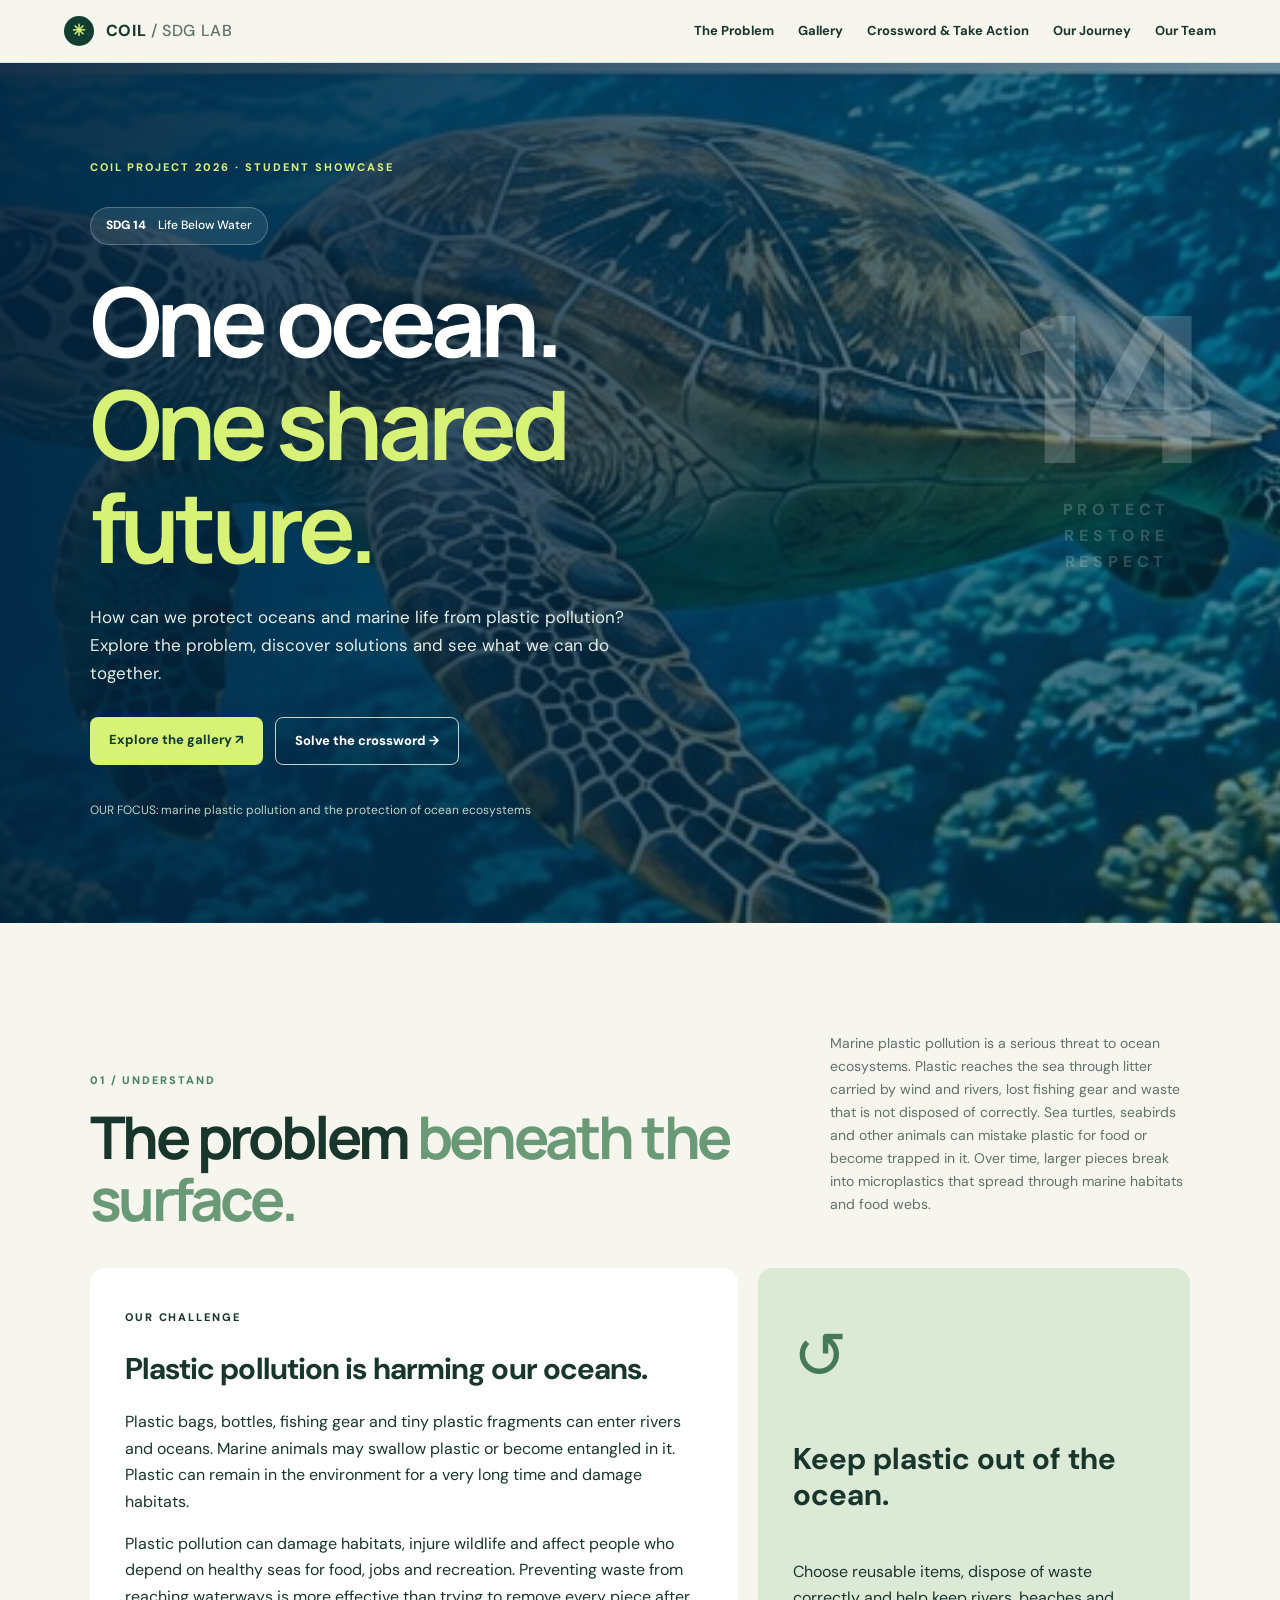
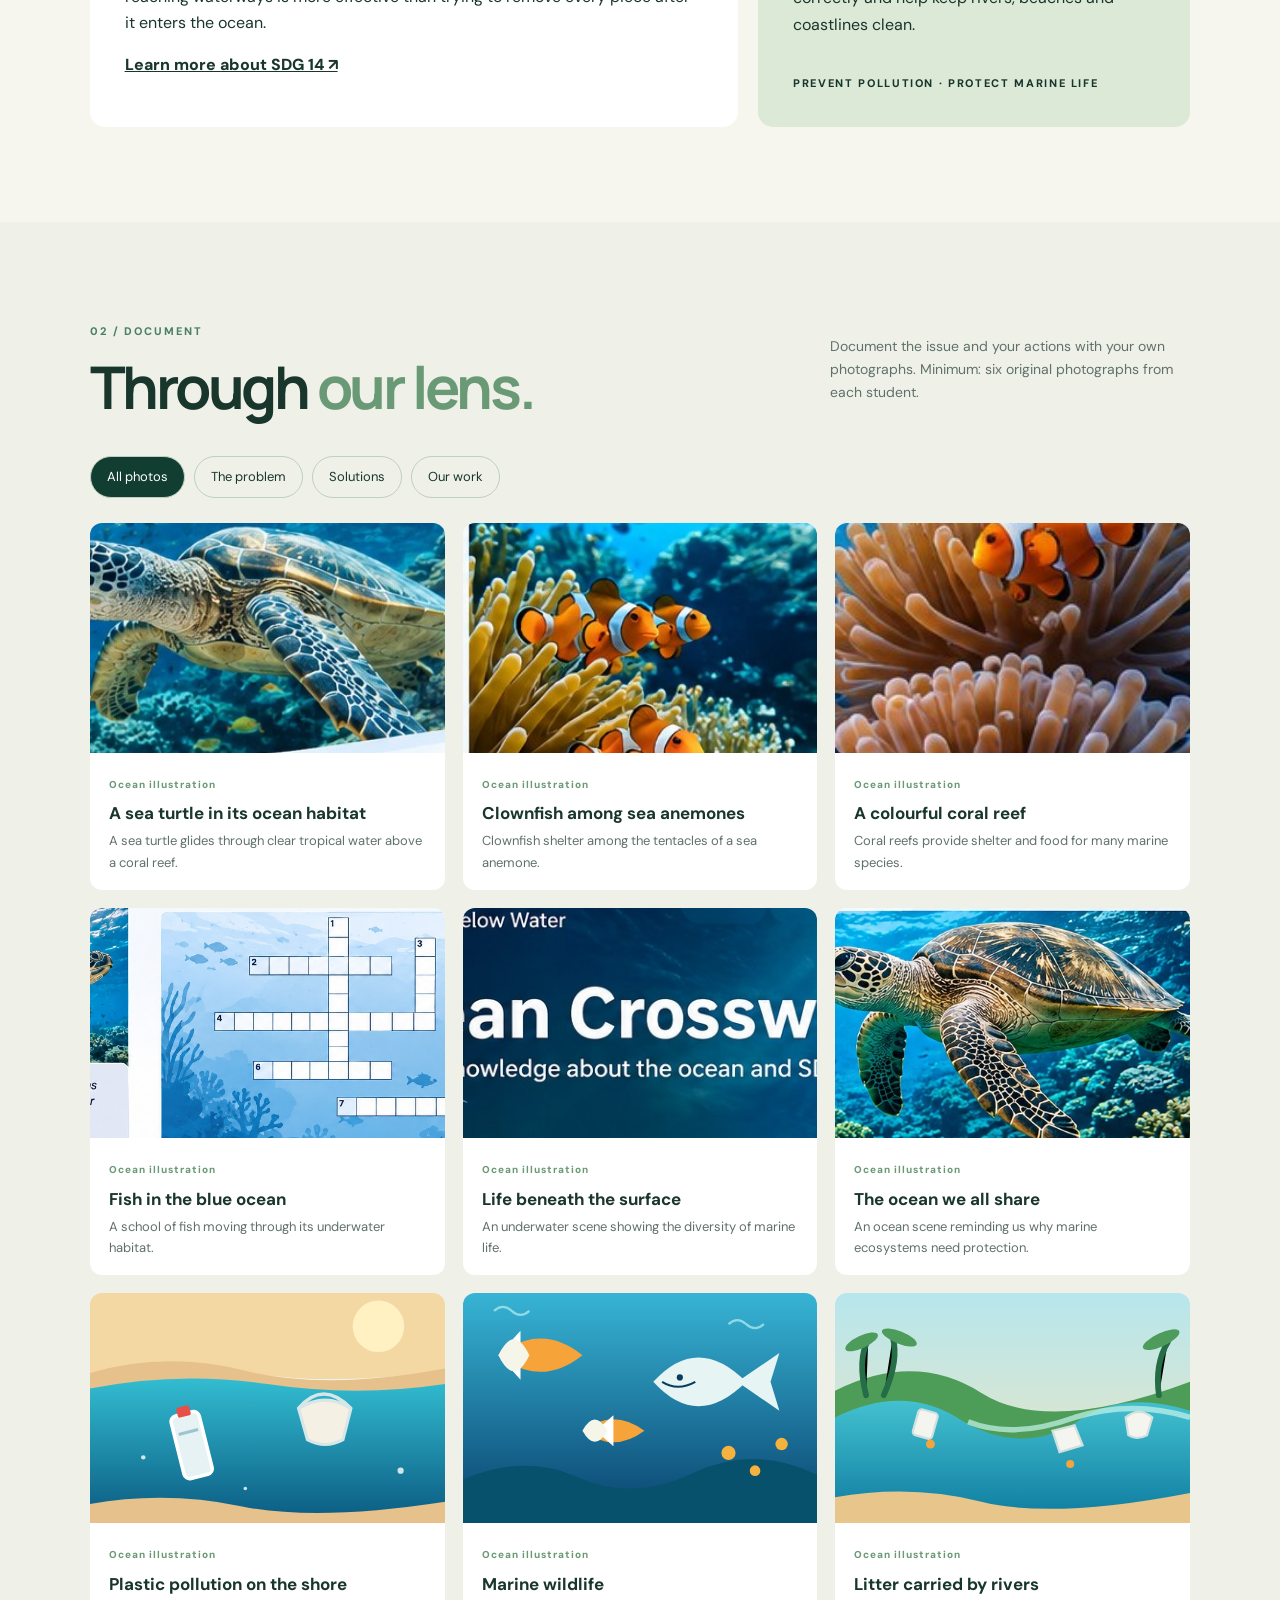
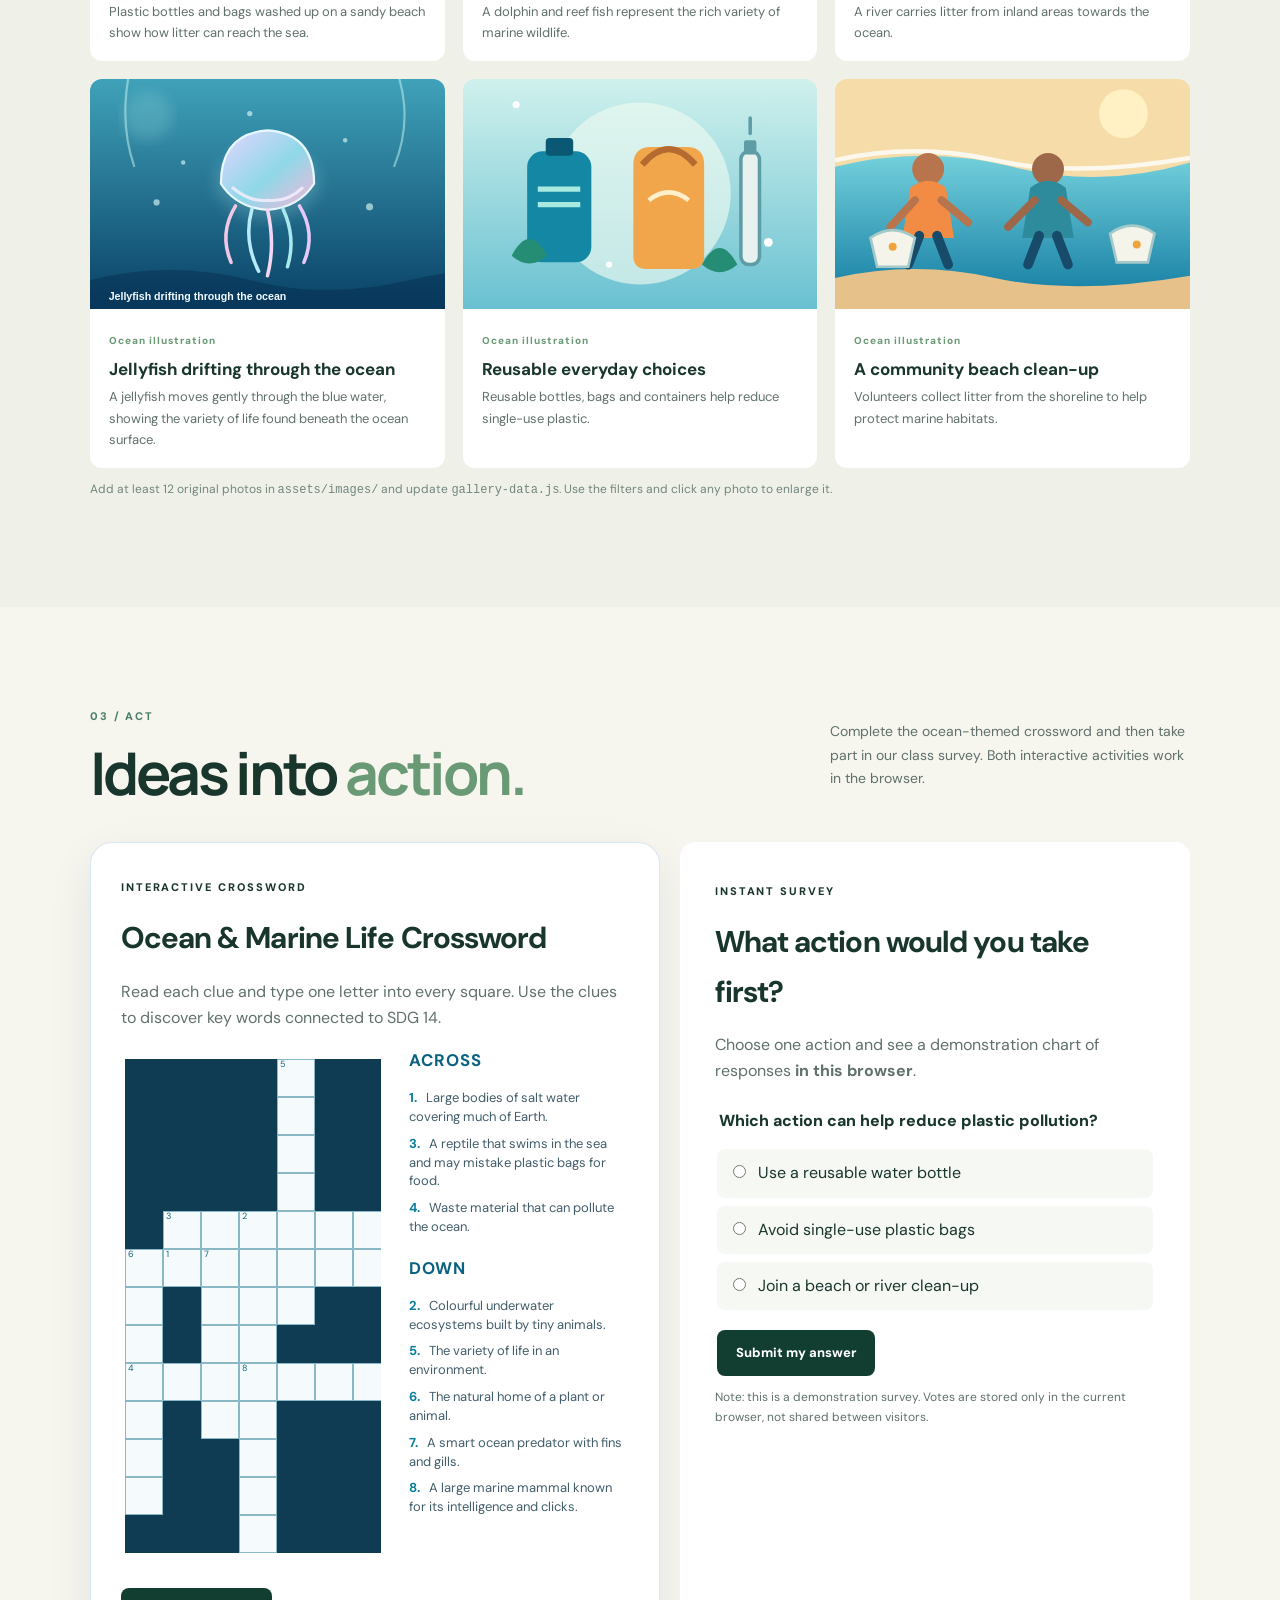
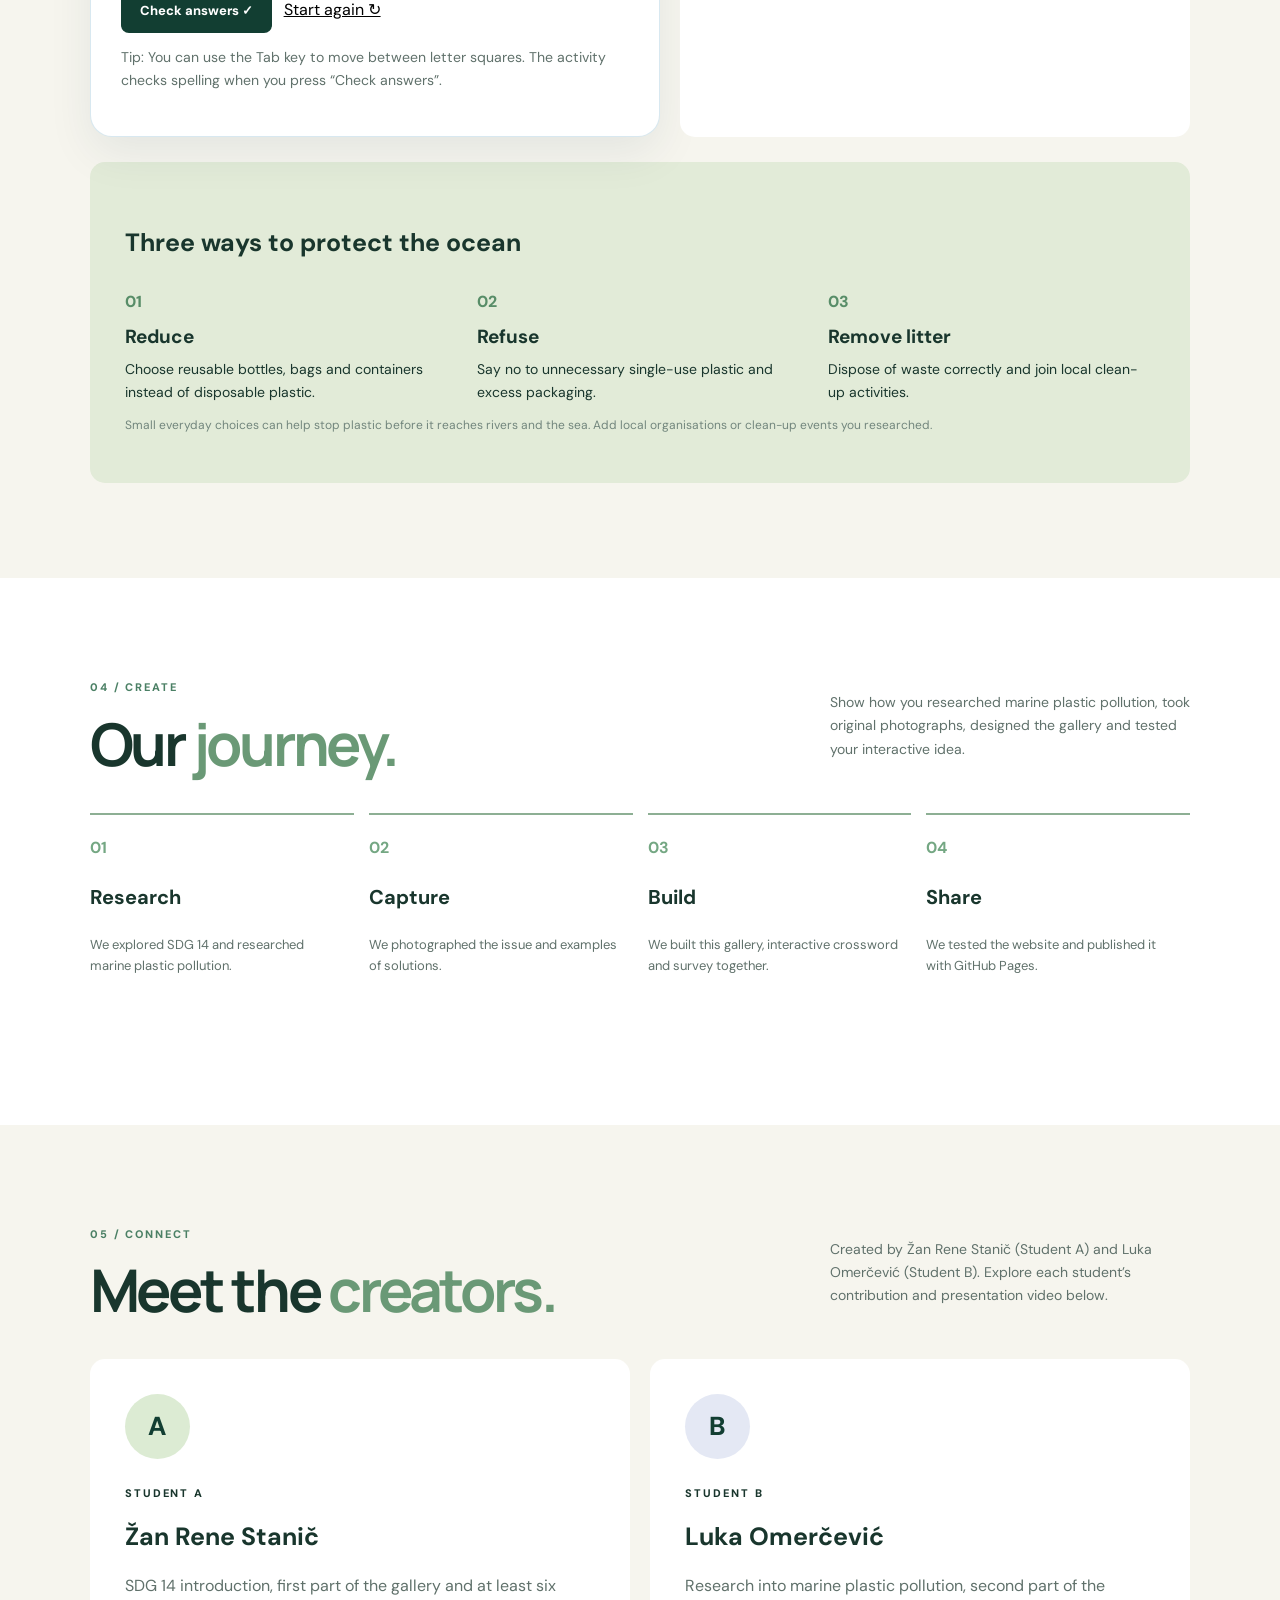
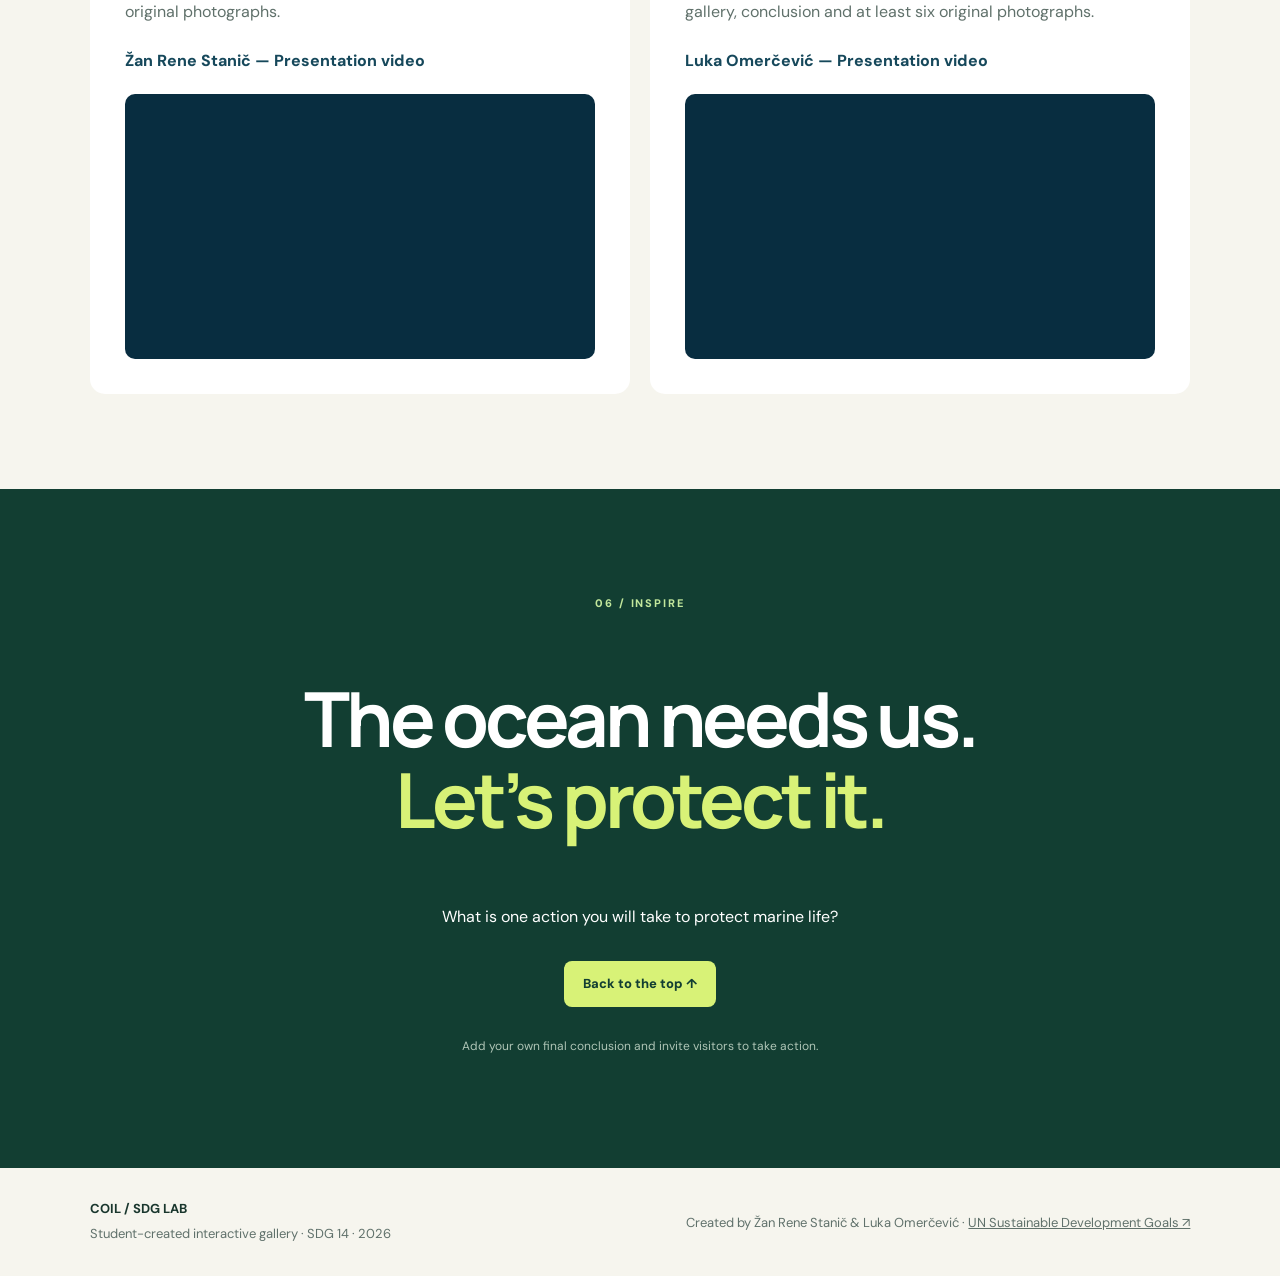
==== commit 8d904811: "Remove unused optional group project video placeholder" ====
--- a/index.html
+++ b/index.html
@@ -28,7 +28,7 @@
 <div class="crossword-actions"><button id="crossword-check" class="btn btn-dark" type="button">Check answers ✓</button><button id="crossword-reset" class="text-button" type="button">Start again ↻</button><span id="crossword-feedback" class="crossword-feedback" aria-live="polite"></span></div>
 <p class="crossword-note">Tip: You can use the Tab key to move between letter squares. The activity checks spelling when you press “Check answers”.</p>
 </article><article class="interactive-card survey-card"><span class="small-tag">INSTANT SURVEY</span><h3>What action would you take first?</h3><p>Choose one action and see a demonstration chart of responses <strong>in this browser</strong>.</p><fieldset id="poll"><legend>Which action can help reduce plastic pollution?</legend><label><input type="radio" name="poll" value="Reduce"> Use a reusable water bottle</label><label><input type="radio" name="poll" value="Donate"> Avoid single-use plastic bags</label><label><input type="radio" name="poll" value="Remove litter"> Join a beach or river clean-up</label><button id="poll-vote" class="btn btn-dark" type="button">Submit my answer</button></fieldset><div id="poll-results" hidden aria-live="polite"><p class="results-note">Demo results (saved only in your browser)</p><div id="poll-bars"></div><button id="poll-reset" class="text-button" type="button">Reset demo votes</button></div><p class="hint">Note: this is a demonstration survey. Votes are stored only in the current browser, not shared between visitors.</p></article></div><div class="tips"><h3>Three ways to protect the ocean</h3><div class="tip-grid"><div><span>01</span><h4>Reduce</h4><p>Choose reusable bottles, bags and containers instead of disposable plastic.</p></div><div><span>02</span><h4>Refuse</h4><p>Say no to unnecessary single-use plastic and excess packaging.</p></div><div><span>03</span><h4>Remove litter</h4><p>Dispose of waste correctly and join local clean-up activities.</p></div></div><p class="hint">Small everyday choices can help stop plastic before it reaches rivers and the sea. Add local organisations or clean-up events you researched.</p></div></section>
-<section class="section journey-section" id="journey"><div class="section-heading"><div><span class="kicker">04 / CREATE</span><h2>Our <span class="accent">journey.</span></h2></div><p>Show how you researched marine plastic pollution, took original photographs, designed the gallery and tested your interactive idea.</p></div><div class="timeline"><div><b>01</b><h3>Research</h3><p>We explored SDG 14 and researched marine plastic pollution.</p></div><div><b>02</b><h3>Capture</h3><p>We photographed the issue and examples of solutions.</p></div><div><b>03</b><h3>Build</h3><p>We built this gallery, interactive crossword and survey together.</p></div><div><b>04</b><h3>Share</h3><p>We tested the website and published it with GitHub Pages.</p></div></div><div class="video-panel"><div><span class="small-tag">OPTIONAL PROJECT VIDEO</span><h3>Our work</h3><p>Add a short behind-the-scenes video showing how you worked together. Use a YouTube embed or your own optimized MP4 file.</p><p class="hint">Replace this placeholder with your project video.</p></div><div class="video-placeholder"><span>▶</span><strong>Project video</strong><small>Insert your video here</small></div></div></section>
+<section class="section journey-section" id="journey"><div class="section-heading"><div><span class="kicker">04 / CREATE</span><h2>Our <span class="accent">journey.</span></h2></div><p>Show how you researched marine plastic pollution, took original photographs, designed the gallery and tested your interactive idea.</p></div><div class="timeline"><div><b>01</b><h3>Research</h3><p>We explored SDG 14 and researched marine plastic pollution.</p></div><div><b>02</b><h3>Capture</h3><p>We photographed the issue and examples of solutions.</p></div><div><b>03</b><h3>Build</h3><p>We built this gallery, interactive crossword and survey together.</p></div><div><b>04</b><h3>Share</h3><p>We tested the website and published it with GitHub Pages.</p></div></div></section>
 <section class="section team-section" id="team"><div class="section-heading"><div><span class="kicker">05 / CONNECT</span><h2>Meet the <span class="accent">creators.</span></h2></div><p>Created by Žan Rene Stanič (Student A) and Luka Omerčević (Student B). Explore each student’s contribution and presentation video below.</p></div><div class="team-grid"><article class="student"><div class="avatar">A</div><span class="small-tag">STUDENT A</span><h3>Žan Rene Stanič</h3><p>SDG 14 introduction, first part of the gallery and at least six original photographs.</p><h4 class="video-caption">Žan Rene Stanič — Presentation video</h4><div class="video-slot video-embed"><iframe src="https://www.youtube-nocookie.com/embed/dfNMn3xMlMk" title="Student A presentation video" loading="lazy" referrerpolicy="strict-origin-when-cross-origin" allow="accelerometer; autoplay; clipboard-write; encrypted-media; gyroscope; picture-in-picture; web-share" allowfullscreen></iframe></div></article><article class="student"><div class="avatar second">B</div><span class="small-tag">STUDENT B</span><h3>Luka Omerčević</h3><p>Research into marine plastic pollution, second part of the gallery, conclusion and at least six original photographs.</p><h4 class="video-caption">Luka Omerčević — Presentation video</h4><div class="video-slot video-embed"><iframe src="https://www.youtube-nocookie.com/embed/x_X0iiUoClc" title="Student B presentation video" loading="lazy" referrerpolicy="strict-origin-when-cross-origin" allow="accelerometer; autoplay; clipboard-write; encrypted-media; gyroscope; picture-in-picture; web-share" allowfullscreen></iframe></div></article></div></section>
 <section class="closing"><span class="kicker">06 / INSPIRE</span><h2>The ocean needs us.<br><em>Let’s protect it.</em></h2><p>What is one action you will take to protect marine life?</p><a class="btn btn-light" href="#home">Back to the top ↑</a><p class="hint">Add your own final conclusion and invite visitors to take action.</p></section></main><footer><div><strong>COIL / SDG LAB</strong><p>Student-created interactive gallery · SDG 14 · 2026</p></div><p>Created by Žan Rene Stanič & Luka Omerčević · <a href="https://sdgs.un.org/goals" target="_blank" rel="noopener noreferrer">UN Sustainable Development Goals ↗</a></p></footer>
 <div class="lightbox" id="lightbox" hidden role="dialog" aria-modal="true" aria-label="Photo viewer"><button id="lightbox-close" class="lightbox-close" aria-label="Close photo viewer">×</button><img id="lightbox-image" src="" alt=""><p id="lightbox-caption"></p></div><script src="gallery-data.js"></script><script src="script.js"></script></body></html>
